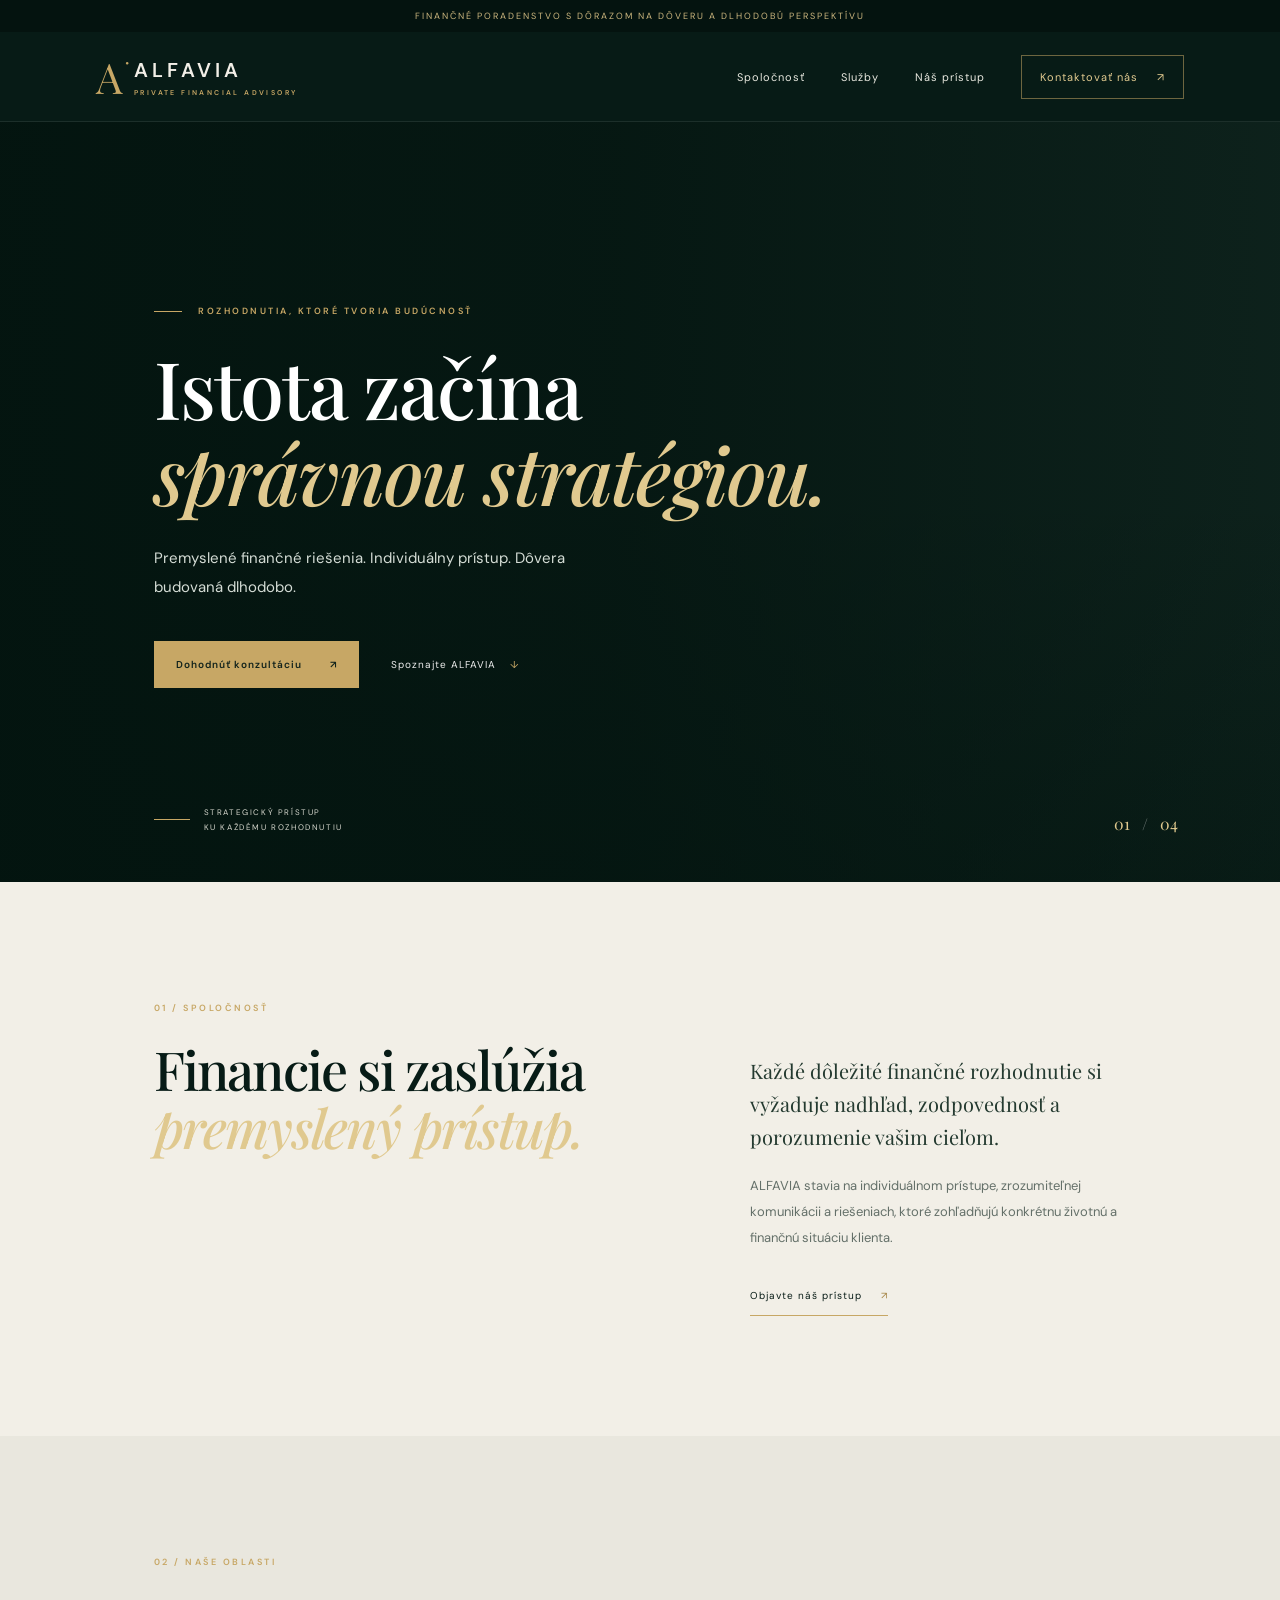
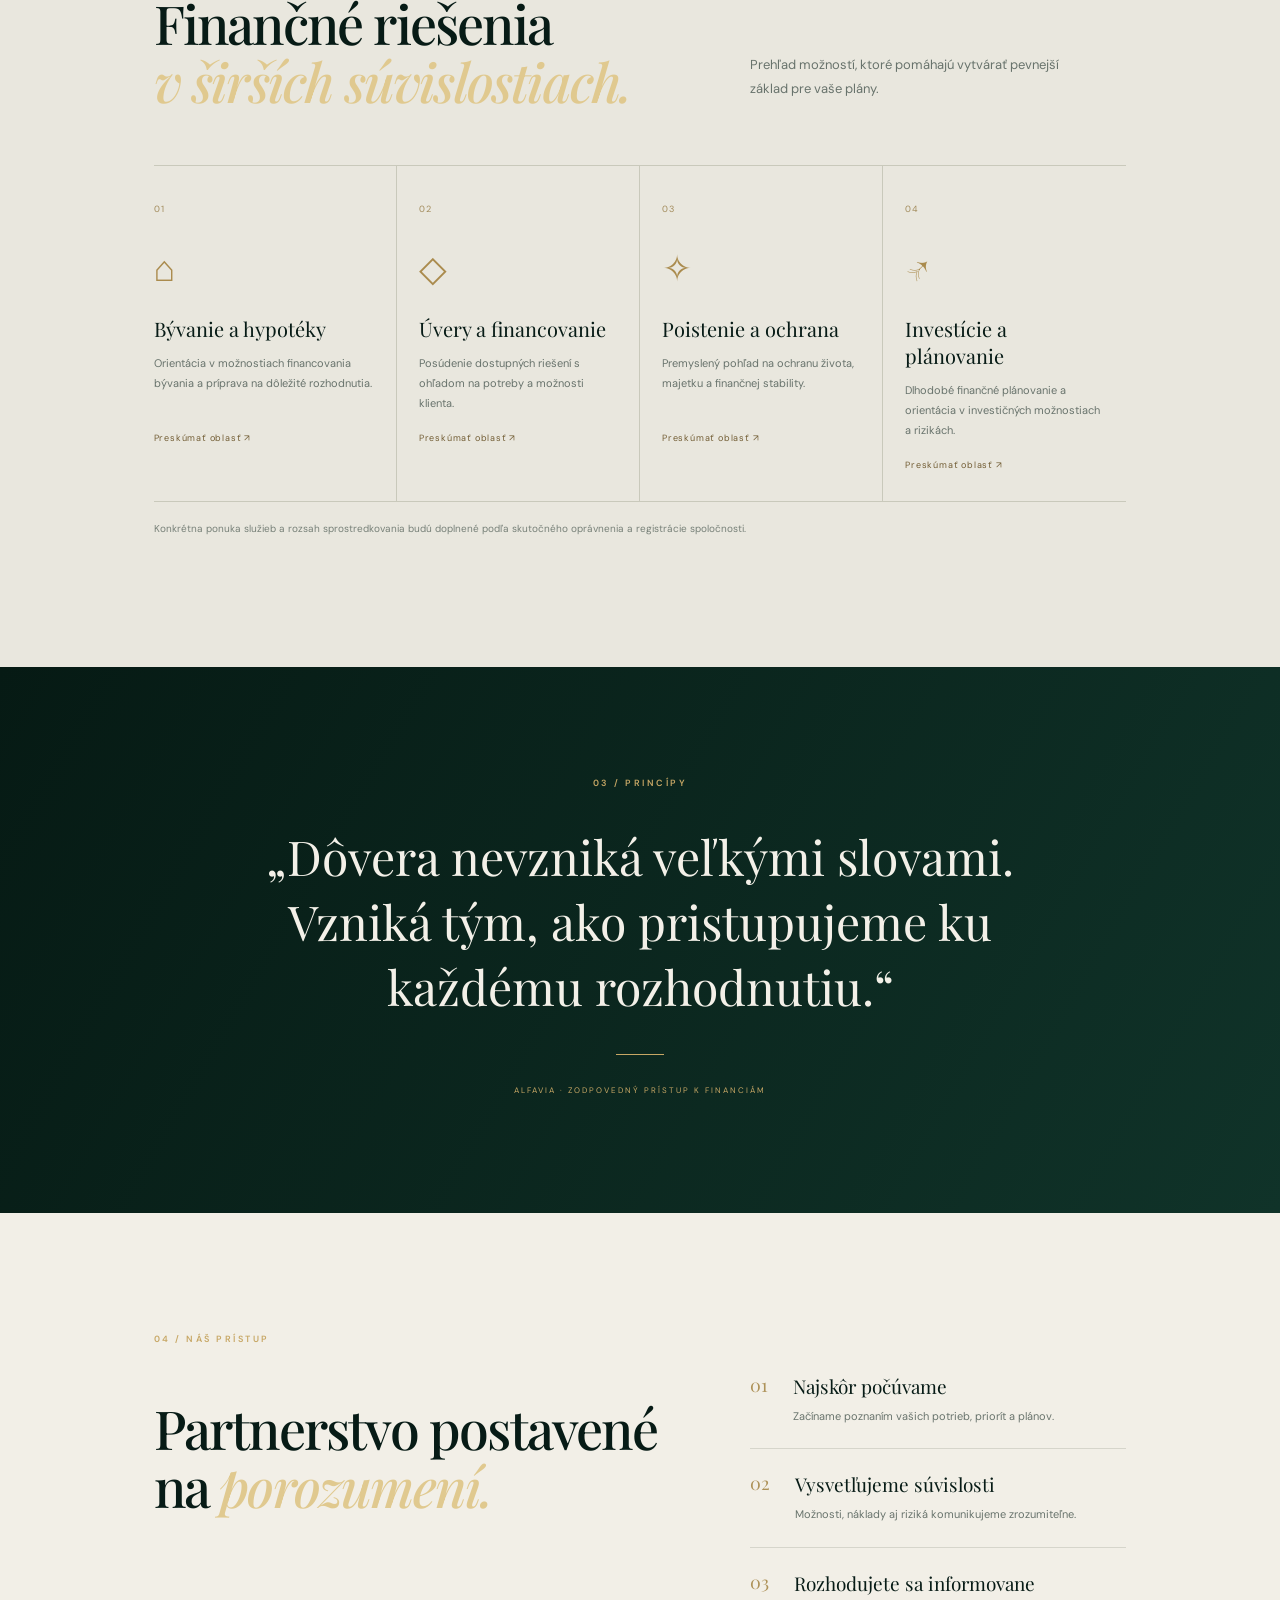
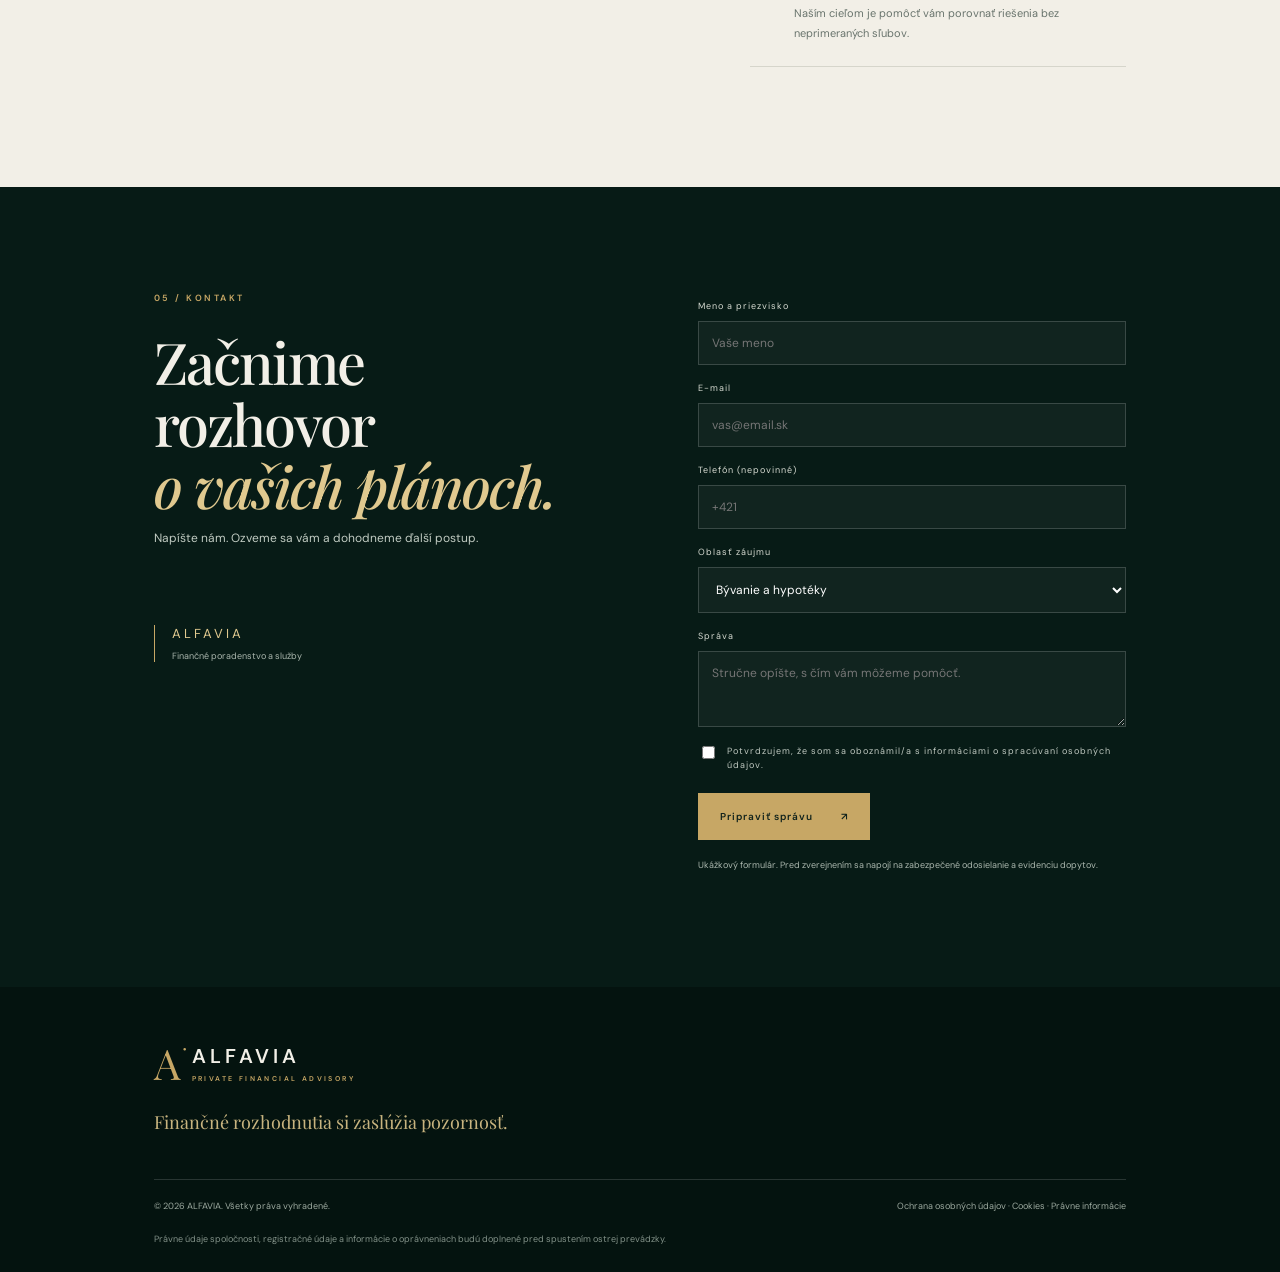
==== index.html @ d0d0050a "Add files via upload" ====
<!doctype html>
<html lang="sk">
<head>
  <meta charset="utf-8">
  <meta name="viewport" content="width=device-width, initial-scale=1">
  <meta name="description" content="ALFAVIA – finančné poradenstvo, plánovanie a riešenia s dôrazom na dôveru a dlhodobú perspektívu.">
  <meta name="theme-color" content="#071b16">
  <title>ALFAVIA | Finančné poradenstvo</title>
  <link rel="preconnect" href="https://fonts.googleapis.com">
  <link rel="preconnect" href="https://fonts.gstatic.com" crossorigin>
  <link href="https://fonts.googleapis.com/css2?family=DM+Sans:wght@400;500;600;700&family=Playfair+Display:wght@500;600;700&display=swap" rel="stylesheet">
  <link rel="stylesheet" href="styles.css">
</head>
<body>
  <div class="announcement">FINANČNÉ PORADENSTVO S DÔRAZOM NA DÔVERU A DLHODOBÚ PERSPEKTÍVU</div>
  <header class="site-header">
    <a class="brand" href="#domov" aria-label="ALFAVIA – domov">
      <span class="brand-mark">A<span>•</span></span>
      <span class="brand-word">ALFAVIA<small>PRIVATE FINANCIAL ADVISORY</small></span>
    </a>
    <button class="menu-toggle" aria-label="Otvoriť navigáciu" aria-expanded="false">☰</button>
    <nav class="nav">
      <a href="#spolocnost">Spoločnosť</a>
      <a href="#sluzby">Služby</a>
      <a href="#pristup">Náš prístup</a>
      <a href="#kontakt" class="nav-cta">Kontaktovať nás <span>↗</span></a>
    </nav>
  </header>

  <main>
    <section class="hero" id="domov">
      <div class="hero-shade"></div>
      <div class="hero-content">
        <p class="eyebrow"><span></span> ROZHODNUTIA, KTORÉ TVORIA BUDÚCNOSŤ</p>
        <h1>Istota začína<br><em>správnou stratégiou.</em></h1>
        <p class="hero-copy">Premyslené finančné riešenia. Individuálny prístup. Dôvera budovaná dlhodobo.</p>
        <div class="hero-actions">
          <a class="button button-gold" href="#kontakt">Dohodnúť konzultáciu <span>↗</span></a>
          <a class="text-link" href="#spolocnost">Spoznajte ALFAVIA <span>↓</span></a>
        </div>
      </div>
      <div class="hero-note"><span class="note-line"></span><span>STRATEGICKÝ PRÍSTUP<br>KU KAŽDÉMU ROZHODNUTIU</span></div>
      <div class="hero-index">01 <span>/</span> 04</div>
    </section>

    <section class="intro section" id="spolocnost">
      <div class="section-kicker">01 / SPOLOČNOSŤ</div>
      <div class="intro-grid">
        <h2>Financie si zaslúžia<br><em>premyslený prístup.</em></h2>
        <div class="intro-text">
          <p class="lead">Každé dôležité finančné rozhodnutie si vyžaduje nadhľad, zodpovednosť a porozumenie vašim cieľom.</p>
          <p>ALFAVIA stavia na individuálnom prístupe, zrozumiteľnej komunikácii a riešeniach, ktoré zohľadňujú konkrétnu životnú a finančnú situáciu klienta.</p>
          <a class="underlined-link" href="#pristup">Objavte náš prístup <span>↗</span></a>
        </div>
      </div>
    </section>

    <section class="services section" id="sluzby">
      <div class="section-heading">
        <div><div class="section-kicker">02 / NAŠE OBLASTI</div><h2>Finančné riešenia<br><em>v širších súvislostiach.</em></h2></div>
        <p>Prehľad možností, ktoré pomáhajú vytvárať pevnejší základ pre vaše plány.</p>
      </div>
      <div class="service-grid">
        <article class="service-card"><span class="service-no">01</span><div class="service-icon">⌂</div><h3>Bývanie a hypotéky</h3><p>Orientácia v možnostiach financovania bývania a príprava na dôležité rozhodnutia.</p><a href="#kontakt" aria-label="Informácie o bývaní a hypotékach">Preskúmať oblasť ↗</a></article>
        <article class="service-card"><span class="service-no">02</span><div class="service-icon">◇</div><h3>Úvery a financovanie</h3><p>Posúdenie dostupných riešení s ohľadom na potreby a možnosti klienta.</p><a href="#kontakt" aria-label="Informácie o úveroch a financovaní">Preskúmať oblasť ↗</a></article>
        <article class="service-card"><span class="service-no">03</span><div class="service-icon">✧</div><h3>Poistenie a ochrana</h3><p>Premyslený pohľad na ochranu života, majetku a finančnej stability.</p><a href="#kontakt" aria-label="Informácie o poistení">Preskúmať oblasť ↗</a></article>
        <article class="service-card"><span class="service-no">04</span><div class="service-icon">↗</div><h3>Investície a plánovanie</h3><p>Dlhodobé finančné plánovanie a orientácia v investičných možnostiach a rizikách.</p><a href="#kontakt" aria-label="Informácie o investovaní">Preskúmať oblasť ↗</a></article>
      </div>
      <p class="disclaimer">Konkrétna ponuka služieb a rozsah sprostredkovania budú doplnené podľa skutočného oprávnenia a registrácie spoločnosti.</p>
    </section>

    <section class="statement">
      <div class="statement-inner">
        <div class="section-kicker">03 / PRINCÍPY</div>
        <blockquote>„Dôvera nevzniká veľkými slovami. Vzniká tým, ako pristupujeme ku každému rozhodnutiu.“</blockquote>
        <div class="gold-rule"></div><p>ALFAVIA · ZODPOVEDNÝ PRÍSTUP K FINANCIÁM</p>
      </div>
    </section>

    <section class="approach section" id="pristup">
      <div class="section-kicker">04 / NÁŠ PRÍSTUP</div>
      <div class="approach-grid">
        <h2>Partnerstvo postavené<br>na <em>porozumení.</em></h2>
        <div class="approach-list">
          <div><span>01</span><section><h3>Najskôr počúvame</h3><p>Začíname poznaním vašich potrieb, priorít a plánov.</p></section></div>
          <div><span>02</span><section><h3>Vysvetľujeme súvislosti</h3><p>Možnosti, náklady aj riziká komunikujeme zrozumiteľne.</p></section></div>
          <div><span>03</span><section><h3>Rozhodujete sa informovane</h3><p>Naším cieľom je pomôcť vám porovnať riešenia bez neprimeraných sľubov.</p></section></div>
        </div>
      </div>
    </section>

    <section class="contact section" id="kontakt">
      <div class="contact-copy"><div class="section-kicker">05 / KONTAKT</div><h2>Začnime rozhovor<br><em>o vašich plánoch.</em></h2><p>Napíšte nám. Ozveme sa vám a dohodneme ďalší postup.</p><div class="contact-detail"><span>ALFAVIA</span><small>Finančné poradenstvo a služby</small></div></div>
      <form class="contact-form" id="contactForm">
        <label for="name">Meno a priezvisko</label><input id="name" name="name" autocomplete="name" required placeholder="Vaše meno">
        <label for="email">E-mail</label><input id="email" name="email" type="email" autocomplete="email" required placeholder="vas@email.sk">
        <label for="phone">Telefón (nepovinné)</label><input id="phone" name="phone" autocomplete="tel" placeholder="+421">
        <label for="interest">Oblasť záujmu</label><select id="interest" name="interest"><option>Bývanie a hypotéky</option><option>Úvery a financovanie</option><option>Poistenie a ochrana</option><option>Investície a plánovanie</option><option>Iné</option></select>
        <label for="message">Správa</label><textarea id="message" name="message" rows="3" placeholder="Stručne opíšte, s čím vám môžeme pomôcť."></textarea>
        <label class="consent"><input type="checkbox" required> <span>Potvrdzujem, že som sa oboznámil/a s informáciami o spracúvaní osobných údajov.</span></label>
        <button class="button button-gold" type="submit">Pripraviť správu <span>↗</span></button>
        <p class="form-note" id="formNote">Ukážkový formulár. Pred zverejnením sa napojí na zabezpečené odosielanie a evidenciu dopytov.</p>
      </form>
    </section>
  </main>

  <footer class="footer">
    <a class="brand footer-brand" href="#domov"><span class="brand-mark">A<span>•</span></span><span class="brand-word">ALFAVIA<small>PRIVATE FINANCIAL ADVISORY</small></span></a>
    <p>Finančné rozhodnutia si zaslúžia pozornosť.</p>
    <div class="footer-bottom"><span>© <span id="year"></span> ALFAVIA. Všetky práva vyhradené.</span><span>Ochrana osobných údajov · Cookies · Právne informácie</span></div>
    <p class="legal-placeholder">Právne údaje spoločnosti, registračné údaje a informácie o oprávneniach budú doplnené pred spustením ostrej prevádzky.</p>
  </footer>
  <script src="script.js"></script>
</body>
</html>
---- styles.css ----
:root{--green:#071b16;--green2:#0d2b22;--green3:#14382d;--gold:#c7a765;--gold2:#e0c98f;--cream:#f2efe7;--muted:#b8c1b9;--ink:#17251f}*{box-sizing:border-box}html{scroll-behavior:smooth}body{margin:0;background:var(--cream);color:var(--ink);font-family:"DM Sans",sans-serif}.announcement{background:#04130f;color:#cdb77f;text-align:center;padding:10px 16px;font-size:9px;letter-spacing:2px}.site-header{height:90px;background:var(--green);display:flex;align-items:center;justify-content:space-between;padding:0 7.5%;position:sticky;top:0;z-index:10;border-bottom:1px solid #ffffff16}.brand{display:flex;align-items:center;gap:12px;color:var(--cream);text-decoration:none}.brand-mark{font-family:"Playfair Display",serif;font-size:42px;line-height:1;color:var(--gold);position:relative}.brand-mark span{font-family:serif;font-size:11px;position:absolute;right:-7px;top:2px}.brand-word{font-size:20px;letter-spacing:4px;font-weight:600}.brand-word small{display:block;font-size:7px;letter-spacing:2.4px;color:var(--gold);margin-top:5px}.nav{display:flex;align-items:center;gap:36px}.nav a{color:#e8e8df;text-decoration:none;font-size:11px;letter-spacing:1px}.nav a:hover,.text-link:hover{color:var(--gold2)}.nav .nav-cta{border:1px solid #c7a76588;padding:14px 18px;color:var(--gold2)}.nav-cta span{margin-left:15px}.menu-toggle{display:none;background:none;border:0;color:var(--gold);font-size:25px}.hero{min-height:650px;height:min(760px,78vw);position:relative;display:flex;align-items:center;padding:0 12%;color:white;background:#10251f url("https://images.unsplash.com/photo-1600607687939-ce8a6c25118c?auto=format&fit=crop&w=2200&q=85") center/cover no-repeat}.hero-shade{position:absolute;inset:0;background:linear-gradient(90deg,rgba(3,20,15,.96) 0%,rgba(3,20,15,.78) 48%,rgba(3,20,15,.22) 100%),linear-gradient(0deg,rgba(3,20,15,.45),transparent 50%)}.hero-content{position:relative;max-width:720px;margin-top:-20px}.eyebrow,.section-kicker{font-size:9px;letter-spacing:2.5px;color:var(--gold);font-weight:600}.eyebrow span{display:inline-block;width:28px;height:1px;background:var(--gold);vertical-align:middle;margin-right:12px}.hero h1,.section h2{font-family:"Playfair Display",serif;font-weight:500;font-size:clamp(48px,6.2vw,84px);line-height:1.08;letter-spacing:-1.8px;margin:28px 0}.hero h1 em,.section h2 em{font-weight:500;color:var(--gold2)}.hero-copy{font-size:15px;line-height:1.9;color:#d5ddd6;max-width:470px}.hero-actions{display:flex;align-items:center;gap:32px;margin-top:40px}.button{display:inline-flex;align-items:center;justify-content:space-between;gap:28px;padding:17px 22px;text-decoration:none;border:0;cursor:pointer;font:600 10px "DM Sans",sans-serif;letter-spacing:1px}.button-gold{background:var(--gold);color:#12231c}.button-gold:hover{background:var(--gold2)}.text-link{color:#eee;text-decoration:none;font-size:10px;letter-spacing:1px}.text-link span{color:var(--gold);margin-left:10px}.hero-note{position:absolute;bottom:48px;left:12%;display:flex;align-items:center;gap:14px;color:#d7d8ce;font-size:8px;letter-spacing:1.6px;line-height:1.8}.note-line{width:36px;height:1px;background:var(--gold)}.hero-index{position:absolute;bottom:48px;right:8%;font:16px "Playfair Display",serif;color:var(--gold2)}.hero-index span{color:#ffffff66;margin:0 8px}.section{padding:120px 12%}.intro{background:var(--cream)}.intro-grid,.section-heading,.approach-grid{display:grid;grid-template-columns:1.15fr .85fr;gap:9%;align-items:start}.section h2{font-size:clamp(39px,4.2vw,59px);color:var(--green);margin:26px 0 0}.intro-text{padding-top:20px;color:#647069;font-size:13px;line-height:2}.intro-text .lead{font:20px/1.65 "Playfair Display",serif;color:#243a30}.underlined-link{display:inline-block;margin-top:22px;color:var(--green);text-decoration:none;border-bottom:1px solid var(--gold);padding-bottom:9px;font-size:10px;letter-spacing:1px}.underlined-link span{color:#a48342;margin-left:15px}.services{background:#e9e7de}.section-heading{align-items:end;margin-bottom:55px}.section-heading>p{font-size:13px;line-height:1.9;color:#68736c;max-width:310px;margin-bottom:8px}.service-grid{display:grid;grid-template-columns:repeat(4,1fr);border-top:1px solid #c9c9bb;border-bottom:1px solid #c9c9bb}.service-card{padding:30px 22px 28px 0;min-height:275px;border-right:1px solid #c9c9bb;position:relative}.service-card:not(:first-child){padding-left:22px}.service-card:last-child{border:0}.service-no{font-size:9px;letter-spacing:1px;color:#a28b5b}.service-icon{font:36px "Playfair Display",serif;color:#aa8b4d;margin:25px 0}.service-card h3{font:20px "Playfair Display",serif;color:var(--green);margin:0 0 12px}.service-card p{font-size:11px;line-height:1.8;color:#68736c;min-height:60px}.service-card a{font-size:9px;letter-spacing:.8px;color:#725d34;text-decoration:none}.disclaimer{font-size:10px;color:#778078;margin-top:18px;line-height:1.7}.statement{background:linear-gradient(120deg,#061a14,#103329);color:#f1eee5;padding:110px 15%;text-align:center}.statement-inner{max-width:850px;margin:auto}.statement blockquote{font:clamp(30px,4vw,48px)/1.35 "Playfair Display",serif;margin:35px auto;color:#f3f0e8}.gold-rule{width:48px;height:1px;background:var(--gold);margin:30px auto}.statement-inner>p{font-size:8px;letter-spacing:2px;color:var(--gold)}.approach{background:var(--cream)}.approach-grid{margin-top:28px}.approach-list>div{display:flex;gap:25px;padding:22px 0;border-bottom:1px solid #d6d5cb}.approach-list>div:first-child{padding-top:0}.approach-list>div>span{font:18px "Playfair Display",serif;color:#ae9259}.approach-list h3{font:19px "Playfair Display",serif;margin:0 0 8px;color:var(--green)}.approach-list p{font-size:11px;line-height:1.8;color:#69746d;margin:0}.contact{background:var(--green);color:var(--cream);display:grid;grid-template-columns:1fr 1fr;gap:12%;padding-top:105px;padding-bottom:105px}.contact h2{color:var(--cream);font-size:clamp(39px,4.5vw,60px)}.contact-copy>p{font-size:12px;color:#c1cbc2;line-height:1.8;max-width:330px}.contact-detail{margin-top:75px;border-left:1px solid var(--gold);padding-left:17px}.contact-detail span{display:block;color:var(--gold2);letter-spacing:3px;font-size:13px}.contact-detail small{display:block;color:#aab6ad;font-size:9px;margin-top:8px}.contact-form{display:flex;flex-direction:column;gap:9px}.contact-form label{font-size:9px;letter-spacing:1px;color:#d5d9d0;margin-top:8px}.contact-form input,.contact-form select,.contact-form textarea{width:100%;background:#ffffff0a;border:1px solid #ffffff2b;padding:13px;color:white;font:12px "DM Sans",sans-serif;outline:none;border-radius:0}.contact-form input:focus,.contact-form select:focus,.contact-form textarea:focus{border-color:var(--gold)}.contact-form select option{color:#17251f}.contact-form .consent{display:flex;align-items:flex-start;gap:9px;line-height:1.6;color:#bfc8c0}.consent input{width:auto;margin-top:2px;accent-color:var(--gold)}.contact-form .button{margin-top:12px;align-self:flex-start}.form-note{font-size:9px;line-height:1.6;color:#aab6ad}.footer{background:#04130f;color:#d8ded7;padding:55px 12% 25px}.footer-brand{display:inline-flex}.footer>p{font:18px "Playfair Display",serif;color:#c8b47f;margin:25px 0 45px}.footer-bottom{border-top:1px solid #ffffff25;padding-top:20px;display:flex;justify-content:space-between;gap:20px;color:#9ca99f;font-size:9px}.footer .legal-placeholder{font:9px/1.7 "DM Sans",sans-serif;color:#829188;margin:20px 0 0}.menu-toggle{cursor:pointer}
@media(max-width:900px){.site-header{padding:0 5%;height:78px}.nav{gap:18px}.nav a{font-size:9px}.hero{padding:0 8%;height:680px}.hero-note{left:8%}.section{padding:90px 8%}.service-grid{grid-template-columns:repeat(2,1fr)}.service-card:nth-child(2){border-right:0}.service-card:nth-child(3){padding-left:0;border-top:1px solid #c9c9bb}.service-card:nth-child(4){border-top:1px solid #c9c9bb}.contact{gap:7%}}
@media(max-width:650px){.announcement{font-size:7px;letter-spacing:1.2px}.site-header{height:72px}.brand-word{font-size:17px}.menu-toggle{display:block}.nav{display:none;position:absolute;top:72px;left:0;right:0;background:#071b16;padding:22px 7%;flex-direction:column;align-items:stretch;gap:22px;border-top:1px solid #ffffff20}.nav.open{display:flex}.nav .nav-cta{text-align:center}.hero{min-height:640px;height:calc(100svh - 100px);padding:0 7%;background-position:60% center}.hero h1{font-size:51px}.hero-copy{font-size:13px}.hero-actions{align-items:flex-start;flex-direction:column;gap:23px}.hero-note{left:7%;bottom:30px}.hero-index{right:7%;bottom:32px}.section{padding:75px 7%}.intro-grid,.section-heading,.approach-grid,.contact{grid-template-columns:1fr;gap:28px}.section h2{font-size:43px}.intro-text{padding-top:0}.section-heading{margin-bottom:35px}.section-heading>p{margin:0}.service-grid{grid-template-columns:1fr}.service-card,.service-card:not(:first-child){padding:25px 0;border-right:0;border-bottom:1px solid #c9c9bb;min-height:auto}.service-card:nth-child(3){border-top:0}.service-card:last-child{border-bottom:0}.service-card p{min-height:0}.statement{padding:80px 8%}.statement blockquote{font-size:31px}.contact{padding-top:75px;padding-bottom:75px}.contact-detail{margin-top:35px}.footer{padding:45px 7% 22px}.footer-bottom{flex-direction:column;line-height:1.8}}
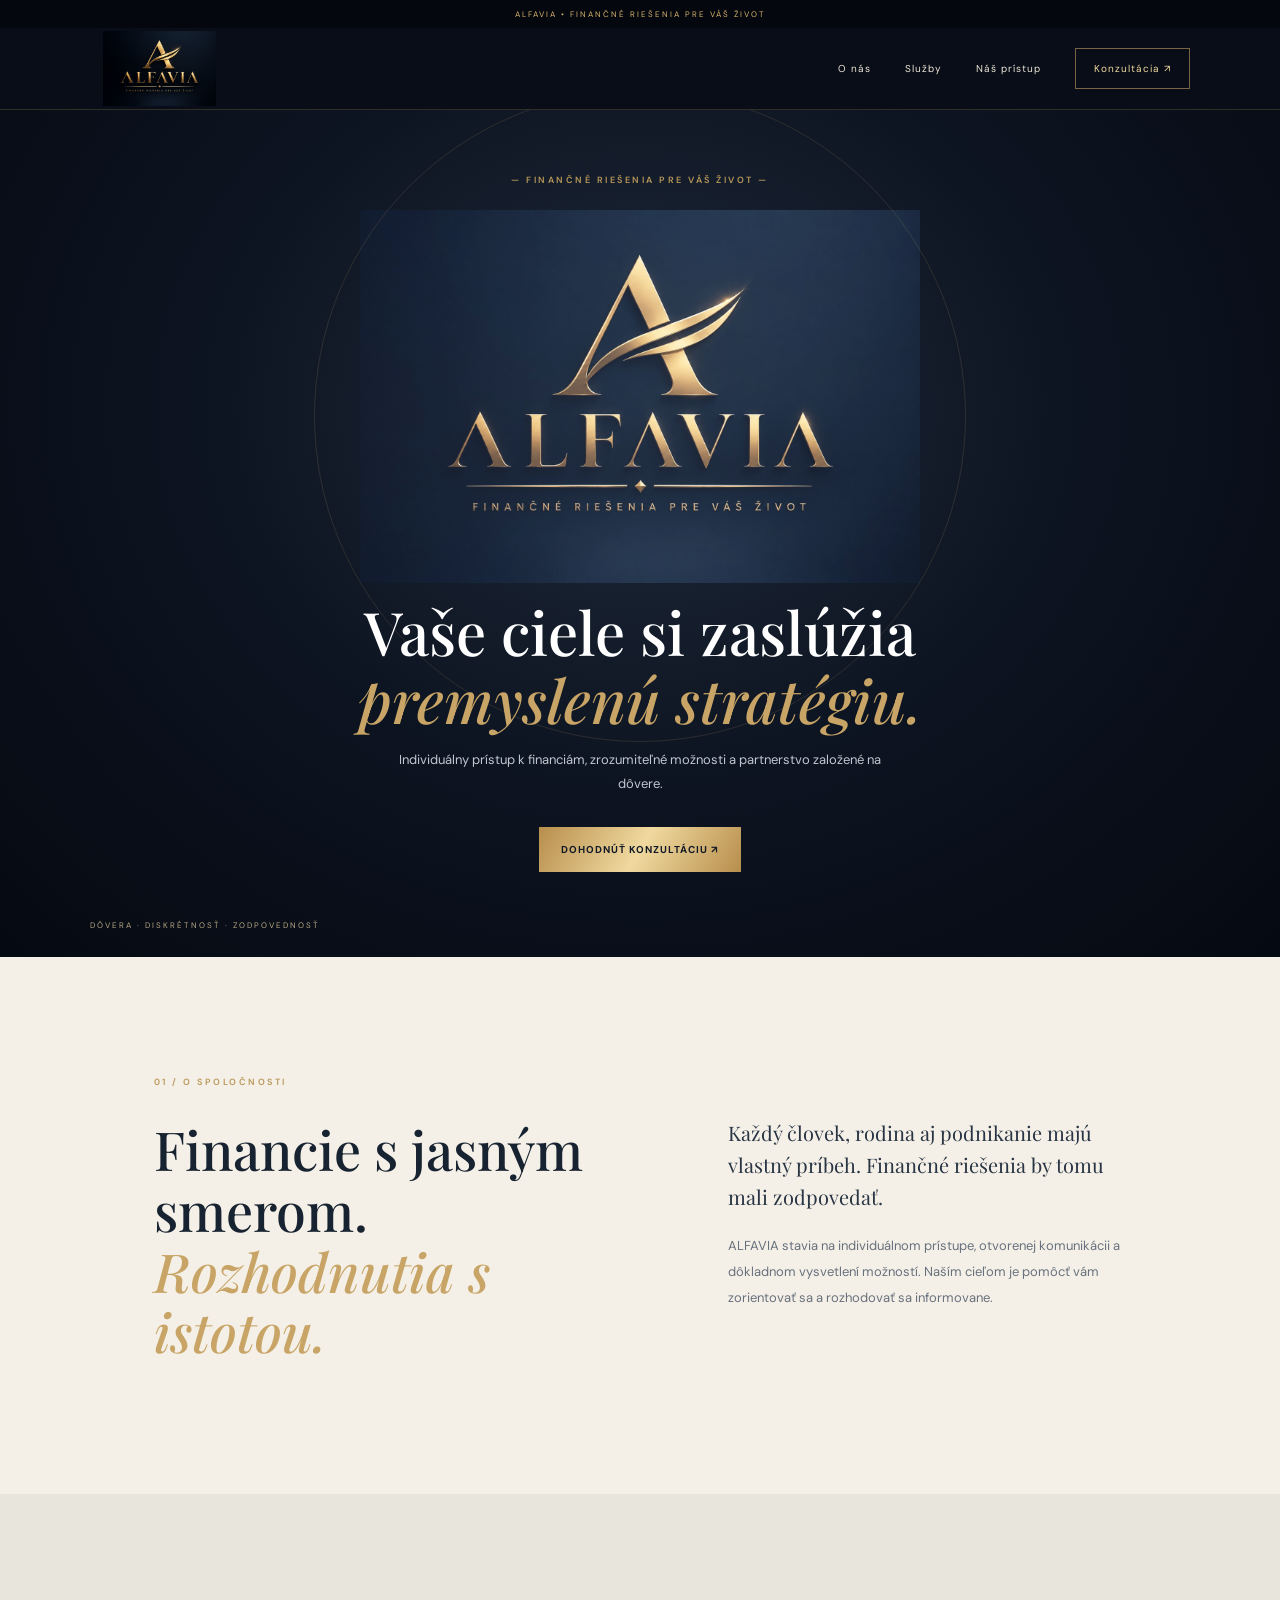
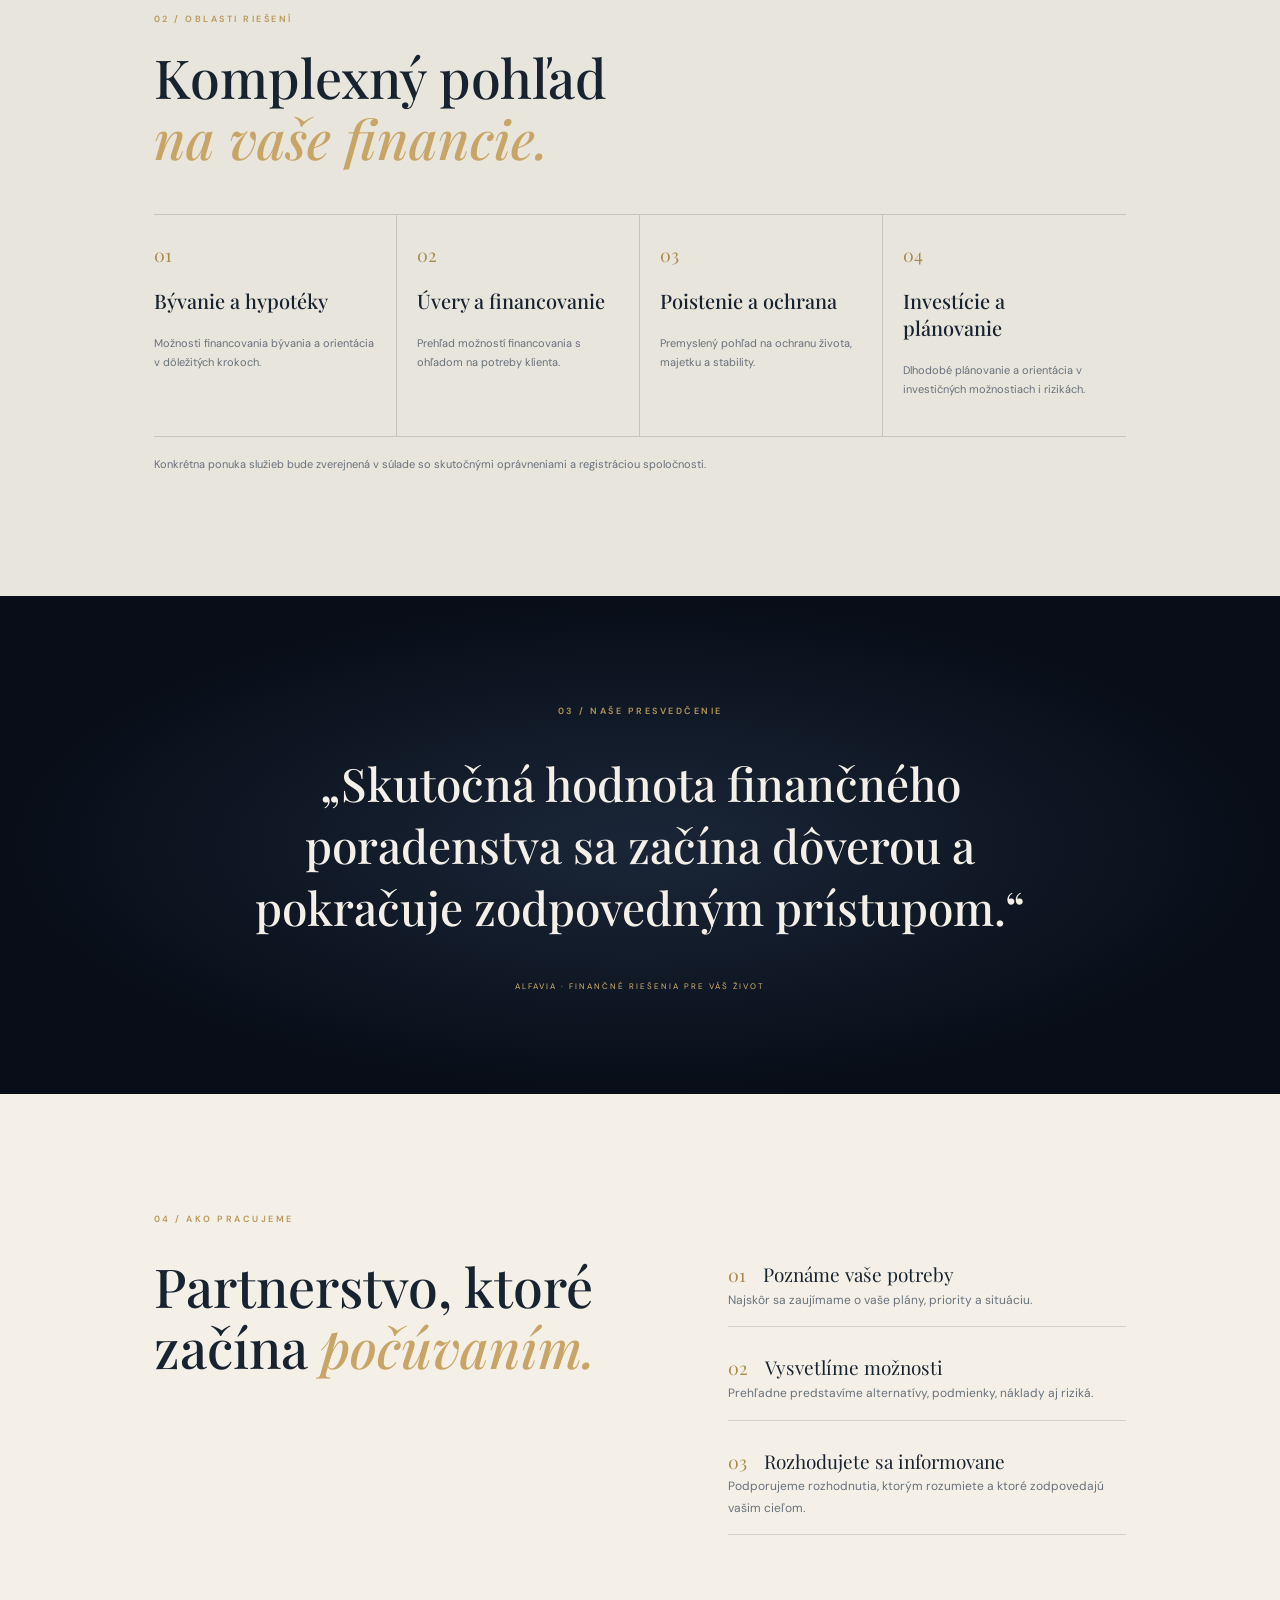
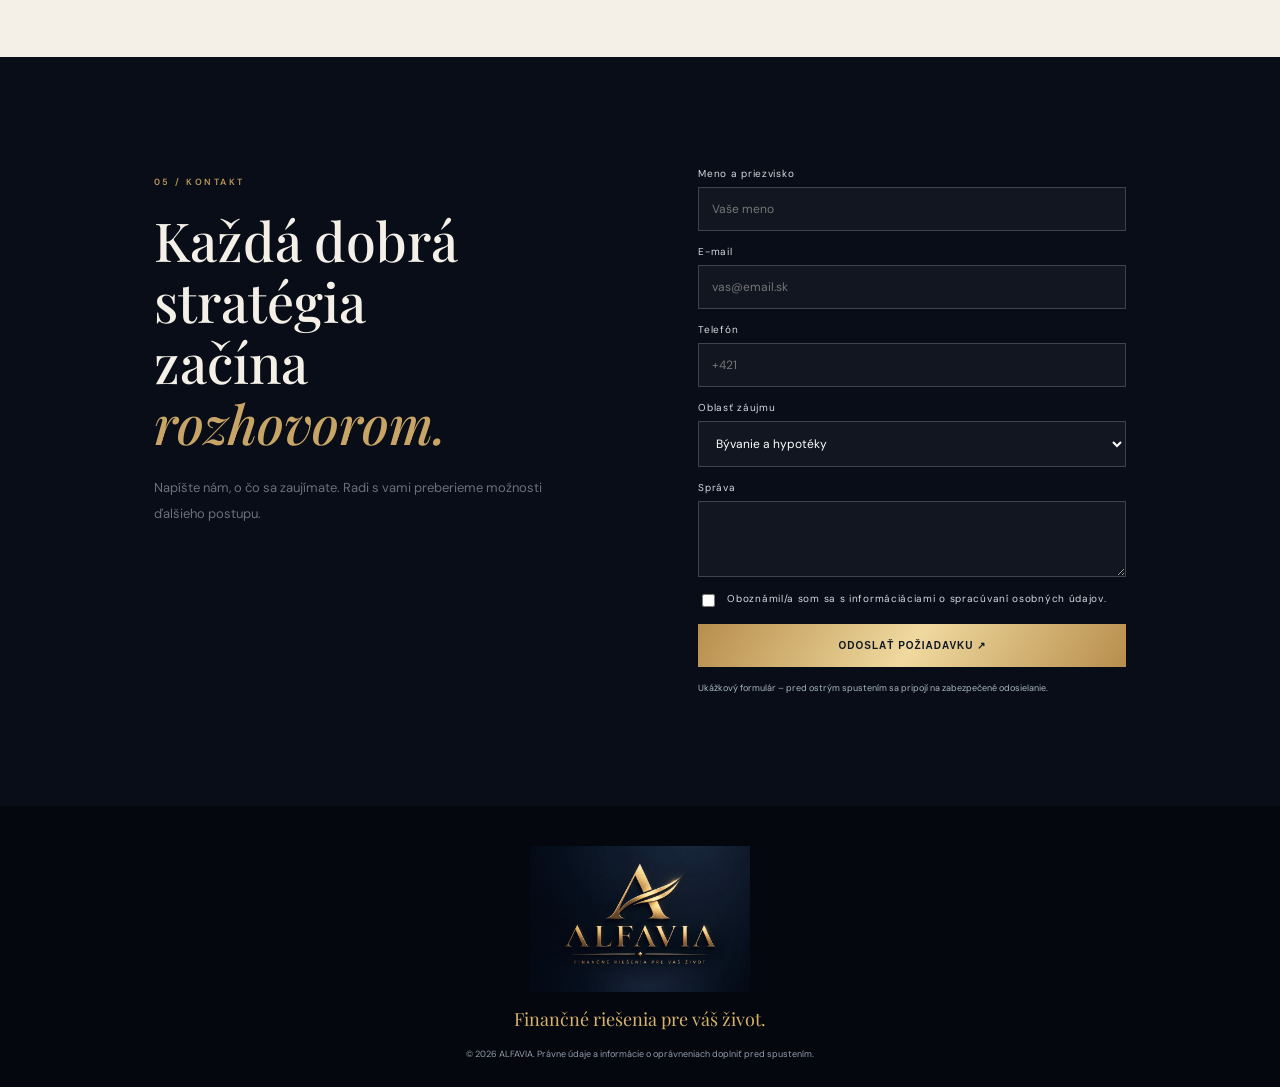
==== commit 6e1cd1ee: "Add files via upload" ====
--- a/index.html
+++ b/index.html
@@ -1,115 +1,32 @@
 <!doctype html>
-<html lang="sk">
-<head>
-  <meta charset="utf-8">
-  <meta name="viewport" content="width=device-width, initial-scale=1">
-  <meta name="description" content="ALFAVIA – finančné poradenstvo, plánovanie a riešenia s dôrazom na dôveru a dlhodobú perspektívu.">
-  <meta name="theme-color" content="#071b16">
-  <title>ALFAVIA | Finančné poradenstvo</title>
-  <link rel="preconnect" href="https://fonts.googleapis.com">
-  <link rel="preconnect" href="https://fonts.gstatic.com" crossorigin>
-  <link href="https://fonts.googleapis.com/css2?family=DM+Sans:wght@400;500;600;700&family=Playfair+Display:wght@500;600;700&display=swap" rel="stylesheet">
-  <link rel="stylesheet" href="styles.css">
-</head>
-<body>
-  <div class="announcement">FINANČNÉ PORADENSTVO S DÔRAZOM NA DÔVERU A DLHODOBÚ PERSPEKTÍVU</div>
-  <header class="site-header">
-    <a class="brand" href="#domov" aria-label="ALFAVIA – domov">
-      <span class="brand-mark">A<span>•</span></span>
-      <span class="brand-word">ALFAVIA<small>PRIVATE FINANCIAL ADVISORY</small></span>
-    </a>
-    <button class="menu-toggle" aria-label="Otvoriť navigáciu" aria-expanded="false">☰</button>
-    <nav class="nav">
-      <a href="#spolocnost">Spoločnosť</a>
-      <a href="#sluzby">Služby</a>
-      <a href="#pristup">Náš prístup</a>
-      <a href="#kontakt" class="nav-cta">Kontaktovať nás <span>↗</span></a>
-    </nav>
-  </header>
-
-  <main>
-    <section class="hero" id="domov">
-      <div class="hero-shade"></div>
-      <div class="hero-content">
-        <p class="eyebrow"><span></span> ROZHODNUTIA, KTORÉ TVORIA BUDÚCNOSŤ</p>
-        <h1>Istota začína<br><em>správnou stratégiou.</em></h1>
-        <p class="hero-copy">Premyslené finančné riešenia. Individuálny prístup. Dôvera budovaná dlhodobo.</p>
-        <div class="hero-actions">
-          <a class="button button-gold" href="#kontakt">Dohodnúť konzultáciu <span>↗</span></a>
-          <a class="text-link" href="#spolocnost">Spoznajte ALFAVIA <span>↓</span></a>
-        </div>
-      </div>
-      <div class="hero-note"><span class="note-line"></span><span>STRATEGICKÝ PRÍSTUP<br>KU KAŽDÉMU ROZHODNUTIU</span></div>
-      <div class="hero-index">01 <span>/</span> 04</div>
-    </section>
-
-    <section class="intro section" id="spolocnost">
-      <div class="section-kicker">01 / SPOLOČNOSŤ</div>
-      <div class="intro-grid">
-        <h2>Financie si zaslúžia<br><em>premyslený prístup.</em></h2>
-        <div class="intro-text">
-          <p class="lead">Každé dôležité finančné rozhodnutie si vyžaduje nadhľad, zodpovednosť a porozumenie vašim cieľom.</p>
-          <p>ALFAVIA stavia na individuálnom prístupe, zrozumiteľnej komunikácii a riešeniach, ktoré zohľadňujú konkrétnu životnú a finančnú situáciu klienta.</p>
-          <a class="underlined-link" href="#pristup">Objavte náš prístup <span>↗</span></a>
-        </div>
-      </div>
-    </section>
-
-    <section class="services section" id="sluzby">
-      <div class="section-heading">
-        <div><div class="section-kicker">02 / NAŠE OBLASTI</div><h2>Finančné riešenia<br><em>v širších súvislostiach.</em></h2></div>
-        <p>Prehľad možností, ktoré pomáhajú vytvárať pevnejší základ pre vaše plány.</p>
-      </div>
-      <div class="service-grid">
-        <article class="service-card"><span class="service-no">01</span><div class="service-icon">⌂</div><h3>Bývanie a hypotéky</h3><p>Orientácia v možnostiach financovania bývania a príprava na dôležité rozhodnutia.</p><a href="#kontakt" aria-label="Informácie o bývaní a hypotékach">Preskúmať oblasť ↗</a></article>
-        <article class="service-card"><span class="service-no">02</span><div class="service-icon">◇</div><h3>Úvery a financovanie</h3><p>Posúdenie dostupných riešení s ohľadom na potreby a možnosti klienta.</p><a href="#kontakt" aria-label="Informácie o úveroch a financovaní">Preskúmať oblasť ↗</a></article>
-        <article class="service-card"><span class="service-no">03</span><div class="service-icon">✧</div><h3>Poistenie a ochrana</h3><p>Premyslený pohľad na ochranu života, majetku a finančnej stability.</p><a href="#kontakt" aria-label="Informácie o poistení">Preskúmať oblasť ↗</a></article>
-        <article class="service-card"><span class="service-no">04</span><div class="service-icon">↗</div><h3>Investície a plánovanie</h3><p>Dlhodobé finančné plánovanie a orientácia v investičných možnostiach a rizikách.</p><a href="#kontakt" aria-label="Informácie o investovaní">Preskúmať oblasť ↗</a></article>
-      </div>
-      <p class="disclaimer">Konkrétna ponuka služieb a rozsah sprostredkovania budú doplnené podľa skutočného oprávnenia a registrácie spoločnosti.</p>
-    </section>
-
-    <section class="statement">
-      <div class="statement-inner">
-        <div class="section-kicker">03 / PRINCÍPY</div>
-        <blockquote>„Dôvera nevzniká veľkými slovami. Vzniká tým, ako pristupujeme ku každému rozhodnutiu.“</blockquote>
-        <div class="gold-rule"></div><p>ALFAVIA · ZODPOVEDNÝ PRÍSTUP K FINANCIÁM</p>
-      </div>
-    </section>
-
-    <section class="approach section" id="pristup">
-      <div class="section-kicker">04 / NÁŠ PRÍSTUP</div>
-      <div class="approach-grid">
-        <h2>Partnerstvo postavené<br>na <em>porozumení.</em></h2>
-        <div class="approach-list">
-          <div><span>01</span><section><h3>Najskôr počúvame</h3><p>Začíname poznaním vašich potrieb, priorít a plánov.</p></section></div>
-          <div><span>02</span><section><h3>Vysvetľujeme súvislosti</h3><p>Možnosti, náklady aj riziká komunikujeme zrozumiteľne.</p></section></div>
-          <div><span>03</span><section><h3>Rozhodujete sa informovane</h3><p>Naším cieľom je pomôcť vám porovnať riešenia bez neprimeraných sľubov.</p></section></div>
-        </div>
-      </div>
-    </section>
-
-    <section class="contact section" id="kontakt">
-      <div class="contact-copy"><div class="section-kicker">05 / KONTAKT</div><h2>Začnime rozhovor<br><em>o vašich plánoch.</em></h2><p>Napíšte nám. Ozveme sa vám a dohodneme ďalší postup.</p><div class="contact-detail"><span>ALFAVIA</span><small>Finančné poradenstvo a služby</small></div></div>
-      <form class="contact-form" id="contactForm">
-        <label for="name">Meno a priezvisko</label><input id="name" name="name" autocomplete="name" required placeholder="Vaše meno">
-        <label for="email">E-mail</label><input id="email" name="email" type="email" autocomplete="email" required placeholder="vas@email.sk">
-        <label for="phone">Telefón (nepovinné)</label><input id="phone" name="phone" autocomplete="tel" placeholder="+421">
-        <label for="interest">Oblasť záujmu</label><select id="interest" name="interest"><option>Bývanie a hypotéky</option><option>Úvery a financovanie</option><option>Poistenie a ochrana</option><option>Investície a plánovanie</option><option>Iné</option></select>
-        <label for="message">Správa</label><textarea id="message" name="message" rows="3" placeholder="Stručne opíšte, s čím vám môžeme pomôcť."></textarea>
-        <label class="consent"><input type="checkbox" required> <span>Potvrdzujem, že som sa oboznámil/a s informáciami o spracúvaní osobných údajov.</span></label>
-        <button class="button button-gold" type="submit">Pripraviť správu <span>↗</span></button>
-        <p class="form-note" id="formNote">Ukážkový formulár. Pred zverejnením sa napojí na zabezpečené odosielanie a evidenciu dopytov.</p>
-      </form>
-    </section>
-  </main>
-
-  <footer class="footer">
-    <a class="brand footer-brand" href="#domov"><span class="brand-mark">A<span>•</span></span><span class="brand-word">ALFAVIA<small>PRIVATE FINANCIAL ADVISORY</small></span></a>
-    <p>Finančné rozhodnutia si zaslúžia pozornosť.</p>
-    <div class="footer-bottom"><span>© <span id="year"></span> ALFAVIA. Všetky práva vyhradené.</span><span>Ochrana osobných údajov · Cookies · Právne informácie</span></div>
-    <p class="legal-placeholder">Právne údaje spoločnosti, registračné údaje a informácie o oprávneniach budú doplnené pred spustením ostrej prevádzky.</p>
-  </footer>
-  <script src="script.js"></script>
-</body>
-</html>+<html lang="sk"><head>
+<meta charset="utf-8"><meta name="viewport" content="width=device-width,initial-scale=1">
+<meta name="theme-color" content="#080d17"><meta name="description" content="ALFAVIA – Finančné riešenia pre váš život.">
+<title>ALFAVIA | Finančné riešenia pre váš život</title>
+<link rel="preconnect" href="https://fonts.googleapis.com"><link rel="preconnect" href="https://fonts.gstatic.com" crossorigin>
+<link href="https://fonts.googleapis.com/css2?family=DM+Sans:wght@400;500;600;700&family=Playfair+Display:wght@500;600;700&display=swap" rel="stylesheet">
+<link rel="stylesheet" href="styles.css"></head><body>
+<div class="topline">ALFAVIA <span>•</span> FINANČNÉ RIEŠENIA PRE VÁŠ ŽIVOT</div>
+<header><a class="brand" href="#domov"><img src="alfavia-logo.png" alt="ALFAVIA – Finančné riešenia pre váš život"></a>
+<button class="menu-toggle" aria-label="Otvoriť navigáciu">☰</button>
+<nav><a href="#spolocnost">O nás</a><a href="#sluzby">Služby</a><a href="#pristup">Náš prístup</a><a class="nav-cta" href="#kontakt">Konzultácia ↗</a></nav></header>
+<main>
+<section class="hero" id="domov"><div class="hero-inner"><p class="eyebrow">— FINANČNÉ RIEŠENIA PRE VÁŠ ŽIVOT —</p>
+<img class="hero-logo" src="alfavia-logo.png" alt="Zlaté logo ALFAVIA na tmavom pozadí">
+<h1>Vaše ciele si zaslúžia<br><em>premyslenú stratégiu.</em></h1>
+<p class="hero-copy">Individuálny prístup k financiám, zrozumiteľné možnosti a partnerstvo založené na dôvere.</p>
+<a class="button" href="#kontakt">DOHODNÚŤ KONZULTÁCIU <span>↗</span></a></div>
+<div class="hero-caption">DÔVERA · DISKRÉTNOSŤ · ZODPOVEDNOSŤ</div></section>
+<section class="section intro" id="spolocnost"><p class="kicker">01 / O SPOLOČNOSTI</p><div class="two"><h2>Financie s jasným smerom.<br><em>Rozhodnutia s istotou.</em></h2><div><p class="lead">Každý človek, rodina aj podnikanie majú vlastný príbeh. Finančné riešenia by tomu mali zodpovedať.</p><p>ALFAVIA stavia na individuálnom prístupe, otvorenej komunikácii a dôkladnom vysvetlení možností. Naším cieľom je pomôcť vám zorientovať sa a rozhodovať sa informovane.</p></div></div></section>
+<section class="section services" id="sluzby"><p class="kicker">02 / OBLASTI RIEŠENÍ</p><h2>Komplexný pohľad<br><em>na vaše financie.</em></h2><div class="cards">
+<article><b>01</b><h3>Bývanie a hypotéky</h3><p>Možnosti financovania bývania a orientácia v dôležitých krokoch.</p></article>
+<article><b>02</b><h3>Úvery a financovanie</h3><p>Prehľad možností financovania s ohľadom na potreby klienta.</p></article>
+<article><b>03</b><h3>Poistenie a ochrana</h3><p>Premyslený pohľad na ochranu života, majetku a stability.</p></article>
+<article><b>04</b><h3>Investície a plánovanie</h3><p>Dlhodobé plánovanie a orientácia v investičných možnostiach i rizikách.</p></article></div>
+<p class="note">Konkrétna ponuka služieb bude zverejnená v súlade so skutočnými oprávneniami a registráciou spoločnosti.</p></section>
+<section class="quote"><p class="kicker">03 / NAŠE PRESVEDČENIE</p><blockquote>„Skutočná hodnota finančného poradenstva sa začína dôverou a pokračuje zodpovedným prístupom.“</blockquote><span>ALFAVIA · FINANČNÉ RIEŠENIA PRE VÁŠ ŽIVOT</span></section>
+<section class="section" id="pristup"><p class="kicker">04 / AKO PRACUJEME</p><div class="two"><h2>Partnerstvo, ktoré<br>začína <em>počúvaním.</em></h2><div class="steps"><p><b>01</b><strong>Poznáme vaše potreby</strong><br>Najskôr sa zaujímame o vaše plány, priority a situáciu.</p><p><b>02</b><strong>Vysvetlíme možnosti</strong><br>Prehľadne predstavíme alternatívy, podmienky, náklady aj riziká.</p><p><b>03</b><strong>Rozhodujete sa informovane</strong><br>Podporujeme rozhodnutia, ktorým rozumiete a ktoré zodpovedajú vašim cieľom.</p></div></div></section>
+<section class="section contact" id="kontakt"><div><p class="kicker">05 / KONTAKT</p><h2>Každá dobrá stratégia<br>začína <em>rozhovorom.</em></h2><p>Napíšte nám, o čo sa zaujímate. Radi s vami preberieme možnosti ďalšieho postupu.</p></div>
+<form id="contactForm"><label>Meno a priezvisko<input required name="name" placeholder="Vaše meno"></label><label>E-mail<input required type="email" name="email" placeholder="vas@email.sk"></label><label>Telefón<input name="phone" placeholder="+421"></label><label>Oblasť záujmu<select name="interest"><option>Bývanie a hypotéky</option><option>Úvery a financovanie</option><option>Poistenie a ochrana</option><option>Investície a plánovanie</option><option>Iné</option></select></label><label>Správa<textarea name="message" rows="3"></textarea></label><label class="consent"><input type="checkbox" required> Oboznámil/a som sa s informáciáciami o spracúvaní osobných údajov.</label><button class="button" type="submit">ODOSLAŤ POŽIADAVKU ↗</button><small id="formNote">Ukážkový formulár – pred ostrým spustením sa pripojí na zabezpečené odosielanie.</small></form></section>
+</main><footer><img src="alfavia-logo.png" alt="ALFAVIA"><p>Finančné riešenia pre váš život.</p><small>© <span id="year"></span> ALFAVIA. Právne údaje a informácie o oprávneniach doplniť pred spustením.</small></footer>
+<script src="script.js"></script></body></html>
--- a/styles.css
+++ b/styles.css
@@ -1,3 +1,3 @@
-:root{--green:#071b16;--green2:#0d2b22;--green3:#14382d;--gold:#c7a765;--gold2:#e0c98f;--cream:#f2efe7;--muted:#b8c1b9;--ink:#17251f}*{box-sizing:border-box}html{scroll-behavior:smooth}body{margin:0;background:var(--cream);color:var(--ink);font-family:"DM Sans",sans-serif}.announcement{background:#04130f;color:#cdb77f;text-align:center;padding:10px 16px;font-size:9px;letter-spacing:2px}.site-header{height:90px;background:var(--green);display:flex;align-items:center;justify-content:space-between;padding:0 7.5%;position:sticky;top:0;z-index:10;border-bottom:1px solid #ffffff16}.brand{display:flex;align-items:center;gap:12px;color:var(--cream);text-decoration:none}.brand-mark{font-family:"Playfair Display",serif;font-size:42px;line-height:1;color:var(--gold);position:relative}.brand-mark span{font-family:serif;font-size:11px;position:absolute;right:-7px;top:2px}.brand-word{font-size:20px;letter-spacing:4px;font-weight:600}.brand-word small{display:block;font-size:7px;letter-spacing:2.4px;color:var(--gold);margin-top:5px}.nav{display:flex;align-items:center;gap:36px}.nav a{color:#e8e8df;text-decoration:none;font-size:11px;letter-spacing:1px}.nav a:hover,.text-link:hover{color:var(--gold2)}.nav .nav-cta{border:1px solid #c7a76588;padding:14px 18px;color:var(--gold2)}.nav-cta span{margin-left:15px}.menu-toggle{display:none;background:none;border:0;color:var(--gold);font-size:25px}.hero{min-height:650px;height:min(760px,78vw);position:relative;display:flex;align-items:center;padding:0 12%;color:white;background:#10251f url("https://images.unsplash.com/photo-1600607687939-ce8a6c25118c?auto=format&fit=crop&w=2200&q=85") center/cover no-repeat}.hero-shade{position:absolute;inset:0;background:linear-gradient(90deg,rgba(3,20,15,.96) 0%,rgba(3,20,15,.78) 48%,rgba(3,20,15,.22) 100%),linear-gradient(0deg,rgba(3,20,15,.45),transparent 50%)}.hero-content{position:relative;max-width:720px;margin-top:-20px}.eyebrow,.section-kicker{font-size:9px;letter-spacing:2.5px;color:var(--gold);font-weight:600}.eyebrow span{display:inline-block;width:28px;height:1px;background:var(--gold);vertical-align:middle;margin-right:12px}.hero h1,.section h2{font-family:"Playfair Display",serif;font-weight:500;font-size:clamp(48px,6.2vw,84px);line-height:1.08;letter-spacing:-1.8px;margin:28px 0}.hero h1 em,.section h2 em{font-weight:500;color:var(--gold2)}.hero-copy{font-size:15px;line-height:1.9;color:#d5ddd6;max-width:470px}.hero-actions{display:flex;align-items:center;gap:32px;margin-top:40px}.button{display:inline-flex;align-items:center;justify-content:space-between;gap:28px;padding:17px 22px;text-decoration:none;border:0;cursor:pointer;font:600 10px "DM Sans",sans-serif;letter-spacing:1px}.button-gold{background:var(--gold);color:#12231c}.button-gold:hover{background:var(--gold2)}.text-link{color:#eee;text-decoration:none;font-size:10px;letter-spacing:1px}.text-link span{color:var(--gold);margin-left:10px}.hero-note{position:absolute;bottom:48px;left:12%;display:flex;align-items:center;gap:14px;color:#d7d8ce;font-size:8px;letter-spacing:1.6px;line-height:1.8}.note-line{width:36px;height:1px;background:var(--gold)}.hero-index{position:absolute;bottom:48px;right:8%;font:16px "Playfair Display",serif;color:var(--gold2)}.hero-index span{color:#ffffff66;margin:0 8px}.section{padding:120px 12%}.intro{background:var(--cream)}.intro-grid,.section-heading,.approach-grid{display:grid;grid-template-columns:1.15fr .85fr;gap:9%;align-items:start}.section h2{font-size:clamp(39px,4.2vw,59px);color:var(--green);margin:26px 0 0}.intro-text{padding-top:20px;color:#647069;font-size:13px;line-height:2}.intro-text .lead{font:20px/1.65 "Playfair Display",serif;color:#243a30}.underlined-link{display:inline-block;margin-top:22px;color:var(--green);text-decoration:none;border-bottom:1px solid var(--gold);padding-bottom:9px;font-size:10px;letter-spacing:1px}.underlined-link span{color:#a48342;margin-left:15px}.services{background:#e9e7de}.section-heading{align-items:end;margin-bottom:55px}.section-heading>p{font-size:13px;line-height:1.9;color:#68736c;max-width:310px;margin-bottom:8px}.service-grid{display:grid;grid-template-columns:repeat(4,1fr);border-top:1px solid #c9c9bb;border-bottom:1px solid #c9c9bb}.service-card{padding:30px 22px 28px 0;min-height:275px;border-right:1px solid #c9c9bb;position:relative}.service-card:not(:first-child){padding-left:22px}.service-card:last-child{border:0}.service-no{font-size:9px;letter-spacing:1px;color:#a28b5b}.service-icon{font:36px "Playfair Display",serif;color:#aa8b4d;margin:25px 0}.service-card h3{font:20px "Playfair Display",serif;color:var(--green);margin:0 0 12px}.service-card p{font-size:11px;line-height:1.8;color:#68736c;min-height:60px}.service-card a{font-size:9px;letter-spacing:.8px;color:#725d34;text-decoration:none}.disclaimer{font-size:10px;color:#778078;margin-top:18px;line-height:1.7}.statement{background:linear-gradient(120deg,#061a14,#103329);color:#f1eee5;padding:110px 15%;text-align:center}.statement-inner{max-width:850px;margin:auto}.statement blockquote{font:clamp(30px,4vw,48px)/1.35 "Playfair Display",serif;margin:35px auto;color:#f3f0e8}.gold-rule{width:48px;height:1px;background:var(--gold);margin:30px auto}.statement-inner>p{font-size:8px;letter-spacing:2px;color:var(--gold)}.approach{background:var(--cream)}.approach-grid{margin-top:28px}.approach-list>div{display:flex;gap:25px;padding:22px 0;border-bottom:1px solid #d6d5cb}.approach-list>div:first-child{padding-top:0}.approach-list>div>span{font:18px "Playfair Display",serif;color:#ae9259}.approach-list h3{font:19px "Playfair Display",serif;margin:0 0 8px;color:var(--green)}.approach-list p{font-size:11px;line-height:1.8;color:#69746d;margin:0}.contact{background:var(--green);color:var(--cream);display:grid;grid-template-columns:1fr 1fr;gap:12%;padding-top:105px;padding-bottom:105px}.contact h2{color:var(--cream);font-size:clamp(39px,4.5vw,60px)}.contact-copy>p{font-size:12px;color:#c1cbc2;line-height:1.8;max-width:330px}.contact-detail{margin-top:75px;border-left:1px solid var(--gold);padding-left:17px}.contact-detail span{display:block;color:var(--gold2);letter-spacing:3px;font-size:13px}.contact-detail small{display:block;color:#aab6ad;font-size:9px;margin-top:8px}.contact-form{display:flex;flex-direction:column;gap:9px}.contact-form label{font-size:9px;letter-spacing:1px;color:#d5d9d0;margin-top:8px}.contact-form input,.contact-form select,.contact-form textarea{width:100%;background:#ffffff0a;border:1px solid #ffffff2b;padding:13px;color:white;font:12px "DM Sans",sans-serif;outline:none;border-radius:0}.contact-form input:focus,.contact-form select:focus,.contact-form textarea:focus{border-color:var(--gold)}.contact-form select option{color:#17251f}.contact-form .consent{display:flex;align-items:flex-start;gap:9px;line-height:1.6;color:#bfc8c0}.consent input{width:auto;margin-top:2px;accent-color:var(--gold)}.contact-form .button{margin-top:12px;align-self:flex-start}.form-note{font-size:9px;line-height:1.6;color:#aab6ad}.footer{background:#04130f;color:#d8ded7;padding:55px 12% 25px}.footer-brand{display:inline-flex}.footer>p{font:18px "Playfair Display",serif;color:#c8b47f;margin:25px 0 45px}.footer-bottom{border-top:1px solid #ffffff25;padding-top:20px;display:flex;justify-content:space-between;gap:20px;color:#9ca99f;font-size:9px}.footer .legal-placeholder{font:9px/1.7 "DM Sans",sans-serif;color:#829188;margin:20px 0 0}.menu-toggle{cursor:pointer}
-@media(max-width:900px){.site-header{padding:0 5%;height:78px}.nav{gap:18px}.nav a{font-size:9px}.hero{padding:0 8%;height:680px}.hero-note{left:8%}.section{padding:90px 8%}.service-grid{grid-template-columns:repeat(2,1fr)}.service-card:nth-child(2){border-right:0}.service-card:nth-child(3){padding-left:0;border-top:1px solid #c9c9bb}.service-card:nth-child(4){border-top:1px solid #c9c9bb}.contact{gap:7%}}
-@media(max-width:650px){.announcement{font-size:7px;letter-spacing:1.2px}.site-header{height:72px}.brand-word{font-size:17px}.menu-toggle{display:block}.nav{display:none;position:absolute;top:72px;left:0;right:0;background:#071b16;padding:22px 7%;flex-direction:column;align-items:stretch;gap:22px;border-top:1px solid #ffffff20}.nav.open{display:flex}.nav .nav-cta{text-align:center}.hero{min-height:640px;height:calc(100svh - 100px);padding:0 7%;background-position:60% center}.hero h1{font-size:51px}.hero-copy{font-size:13px}.hero-actions{align-items:flex-start;flex-direction:column;gap:23px}.hero-note{left:7%;bottom:30px}.hero-index{right:7%;bottom:32px}.section{padding:75px 7%}.intro-grid,.section-heading,.approach-grid,.contact{grid-template-columns:1fr;gap:28px}.section h2{font-size:43px}.intro-text{padding-top:0}.section-heading{margin-bottom:35px}.section-heading>p{margin:0}.service-grid{grid-template-columns:1fr}.service-card,.service-card:not(:first-child){padding:25px 0;border-right:0;border-bottom:1px solid #c9c9bb;min-height:auto}.service-card:nth-child(3){border-top:0}.service-card:last-child{border-bottom:0}.service-card p{min-height:0}.statement{padding:80px 8%}.statement blockquote{font-size:31px}.contact{padding-top:75px;padding-bottom:75px}.contact-detail{margin-top:35px}.footer{padding:45px 7% 22px}.footer-bottom{flex-direction:column;line-height:1.8}}
+:root{--navy:#080d17;--navy2:#111b2a;--gold:#d7b36d;--gold2:#f0d99f;--cream:#f4f0e7;--ink:#182331;--muted:#68717d}*{box-sizing:border-box}html{scroll-behavior:smooth}body{margin:0;font-family:'DM Sans',sans-serif;background:var(--cream);color:var(--ink)}.topline{background:#04070d;color:var(--gold);text-align:center;padding:9px;font-size:8px;letter-spacing:2px}header{height:82px;background:var(--navy);display:flex;align-items:center;justify-content:space-between;padding:0 7%;position:sticky;top:0;z-index:5;border-bottom:1px solid #d7b36d33}.brand{width:140px;height:75px;overflow:hidden}.brand img{width:100%;height:100%;object-fit:contain}nav{display:flex;gap:34px;align-items:center}nav a{color:#eee7d9;text-decoration:none;font-size:10px;letter-spacing:1px}nav a:hover{color:var(--gold2)}nav .nav-cta{border:1px solid #d7b36d88;padding:13px 18px;color:var(--gold2)}.menu-toggle{display:none}.hero{min-height:720px;position:relative;display:grid;place-items:center;text-align:center;padding:55px 7% 85px;color:white;background:radial-gradient(ellipse at 50% 35%,#202b3b,#0d1421 48%,#050911 100%);overflow:hidden}.hero:before{content:'';position:absolute;width:650px;height:650px;border:1px solid #d7b36d24;border-radius:50%;top:-20px;left:50%;transform:translateX(-50%)}.hero-inner{position:relative;max-width:850px}.eyebrow,.kicker{font-size:9px;letter-spacing:2.5px;color:#b99759;font-weight:600}.hero-logo{display:block;width:min(560px,88vw);height:auto;margin:24px auto 15px;mix-blend-mode:screen;filter:drop-shadow(0 15px 35px #0009)}h1,h2,blockquote,h3{font-family:'Playfair Display',serif;font-weight:500}h1{font-size:clamp(36px,4.8vw,60px);line-height:1.12;margin:0 0 15px}h1 em,h2 em{color:#c8a566} .hero-copy{font-size:13px;color:#c0c7d0;line-height:1.9;max-width:510px;margin:0 auto 30px}.button{display:inline-block;background:linear-gradient(120deg,#b78e4c,#f0d99f,#b78e4c);color:#111927;text-decoration:none;border:0;padding:16px 22px;font-size:10px;letter-spacing:1px;font-weight:700;cursor:pointer}.hero-caption{position:absolute;bottom:27px;left:7%;font-size:8px;letter-spacing:2px;color:#b8a783}.section{padding:110px 12%}.two{display:grid;grid-template-columns:1.1fr .9fr;gap:9%;align-items:start}h2{font-size:clamp(38px,4.2vw,58px);line-height:1.13;margin:22px 0;color:var(--ink)}.intro{background:var(--cream)}.intro p:not(.kicker),.contact>div>p:not(.kicker){font-size:13px;line-height:2;color:var(--muted)}.intro .lead{font:20px/1.6 'Playfair Display',serif!important;color:#293444!important}.services{background:#e8e5dc}.services>h2{margin-bottom:45px}.cards{display:grid;grid-template-columns:repeat(4,1fr);border-top:1px solid #c8c4b8;border-bottom:1px solid #c8c4b8}.cards article{padding:28px 20px 25px 0;border-right:1px solid #c8c4b8}.cards article+article{padding-left:20px}.cards article:last-child{border:0}.cards b,.steps b{color:#a98a4e;font:18px 'Playfair Display',serif}.cards h3{font-size:20px;color:var(--ink)}.cards p,.note{font-size:11px;line-height:1.8;color:var(--muted)}.note{margin-top:18px}.quote{background:radial-gradient(ellipse,#1a2638,#080d17 72%);padding:100px 15%;text-align:center;color:#f4f0e7}.quote blockquote{font-size:clamp(28px,4vw,46px);line-height:1.35;max-width:850px;margin:35px auto}.quote span{font-size:8px;letter-spacing:2px;color:var(--gold)}.steps p{padding:15px 0;border-bottom:1px solid #d4d0c6;font-size:12px;line-height:1.8;color:var(--muted)}.steps b{margin-right:17px}.steps strong{font:19px 'Playfair Display',serif;color:var(--ink)}.contact{background:var(--navy);color:#f4f0e7;display:grid;grid-template-columns:1fr 1fr;gap:12%}.contact h2{color:#f4f0e7}.contact form{display:flex;flex-direction:column;gap:14px}.contact form label{font-size:10px;letter-spacing:.7px;color:#d5d9e0}.contact input:not([type=checkbox]),.contact select,.contact textarea{display:block;width:100%;margin-top:7px;padding:13px;background:#ffffff0a;border:1px solid #ffffff30;color:white;font:12px 'DM Sans',sans-serif}.contact select option{color:#172331}.contact .consent{display:flex;gap:9px;line-height:1.6}.contact small{font-size:9px;line-height:1.6;color:#aab6c2}footer{background:#04070d;color:#d8ded7;text-align:center;padding:40px 10% 25px}footer img{width:min(220px,65vw);mix-blend-mode:screen}footer p{font:18px 'Playfair Display',serif;color:var(--gold);margin:10px}footer small{font-size:9px;color:#929eac}.menu-toggle{cursor:pointer}
+@media(max-width:850px){.section{padding:85px 8%}.cards{grid-template-columns:repeat(2,1fr)}.cards article:nth-child(2){border-right:0}.cards article:nth-child(3){padding-left:0;border-top:1px solid #c8c4b8}.cards article:nth-child(4){border-top:1px solid #c8c4b8}}
+@media(max-width:620px){header{height:70px;padding:0 6%}.brand{width:115px;height:64px}.menu-toggle{display:block;background:none;border:0;color:var(--gold);font-size:24px}nav{display:none;position:absolute;top:70px;left:0;right:0;background:var(--navy);padding:22px 7%;flex-direction:column;align-items:stretch;gap:22px}nav.open{display:flex}nav .nav-cta{text-align:center}.hero{min-height:690px;padding:50px 7% 75px}.hero-logo{width:100%;margin:30px auto 15px}h1{font-size:38px}.hero-copy{font-size:12px}.hero-caption{font-size:7px}.section{padding:72px 7%}.two,.contact{grid-template-columns:1fr;gap:24px}h2{font-size:41px}.cards{grid-template-columns:1fr}.cards article,.cards article+article{padding:22px 0;border-right:0;border-bottom:1px solid #c8c4b8}.cards article:nth-child(3){border-top:0}.cards article:last-child{border-bottom:0}.quote{padding:75px 8%}.quote blockquote{font-size:29px}}
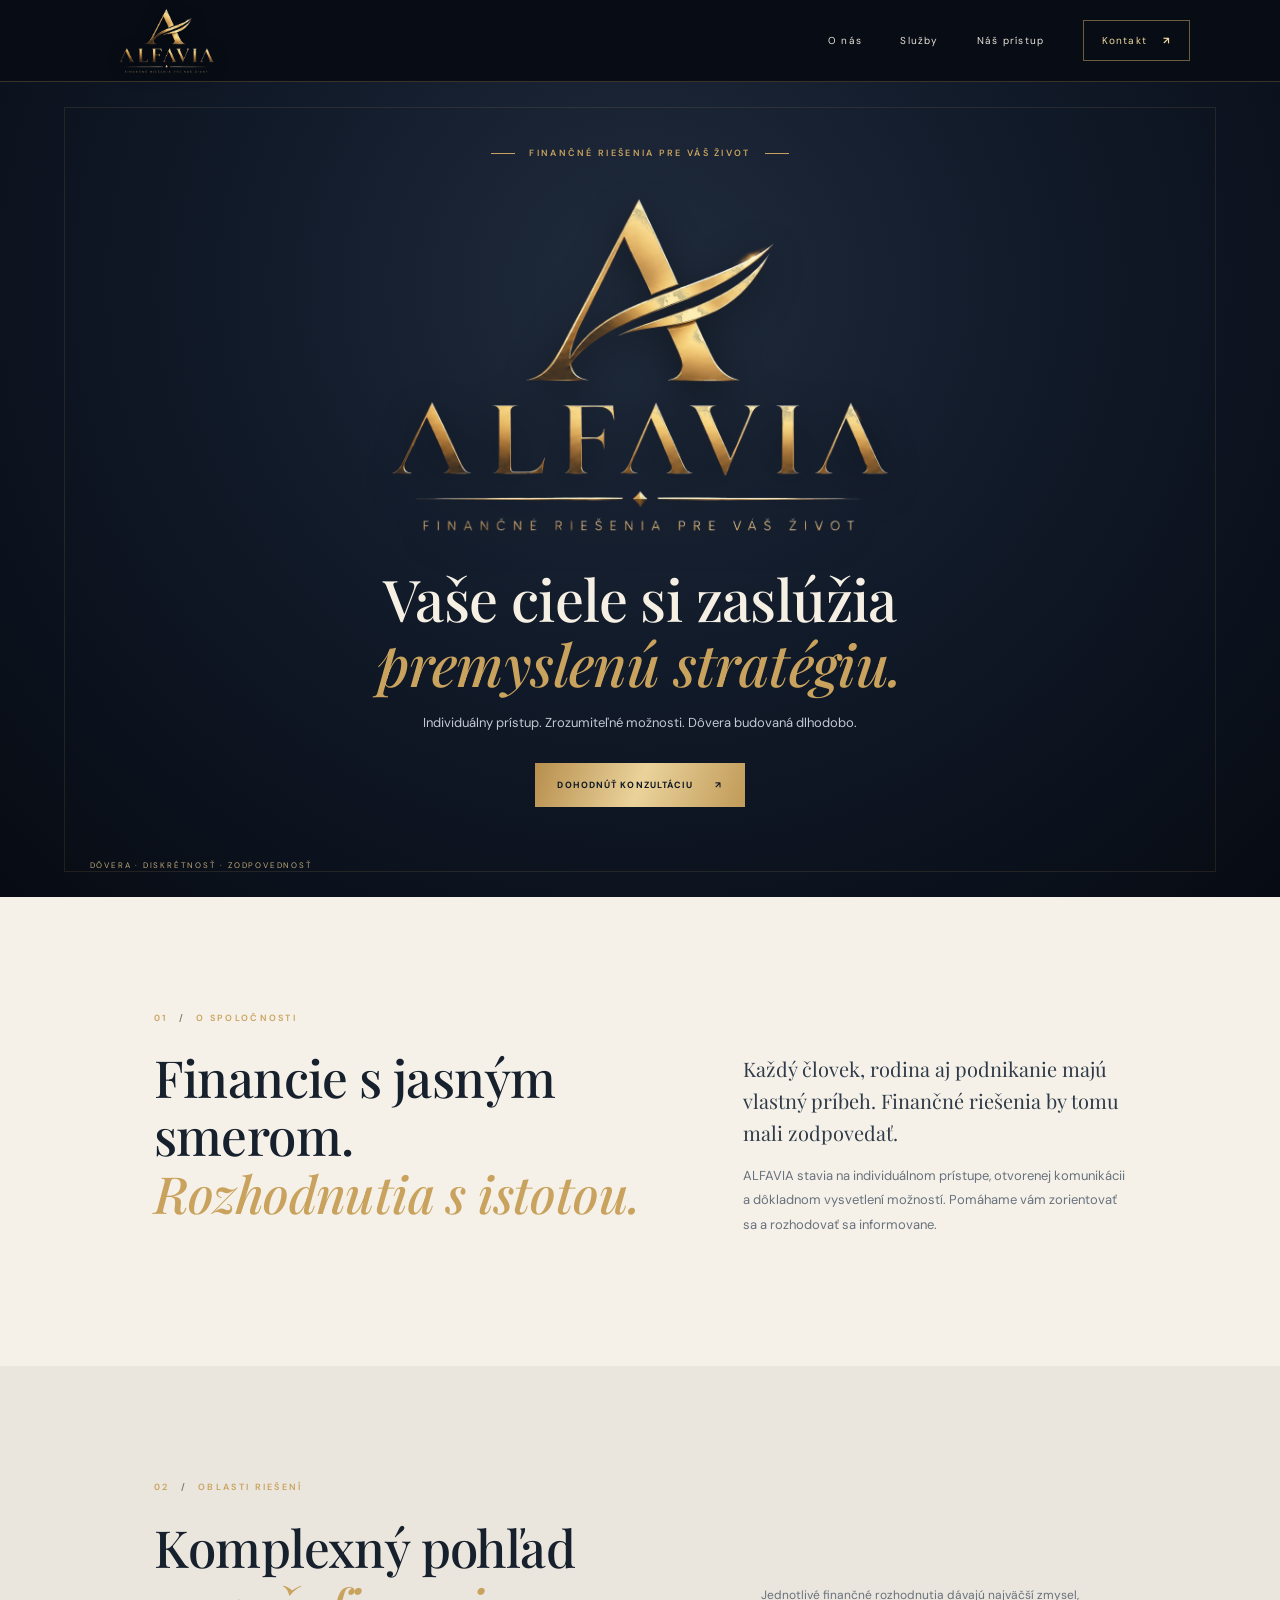
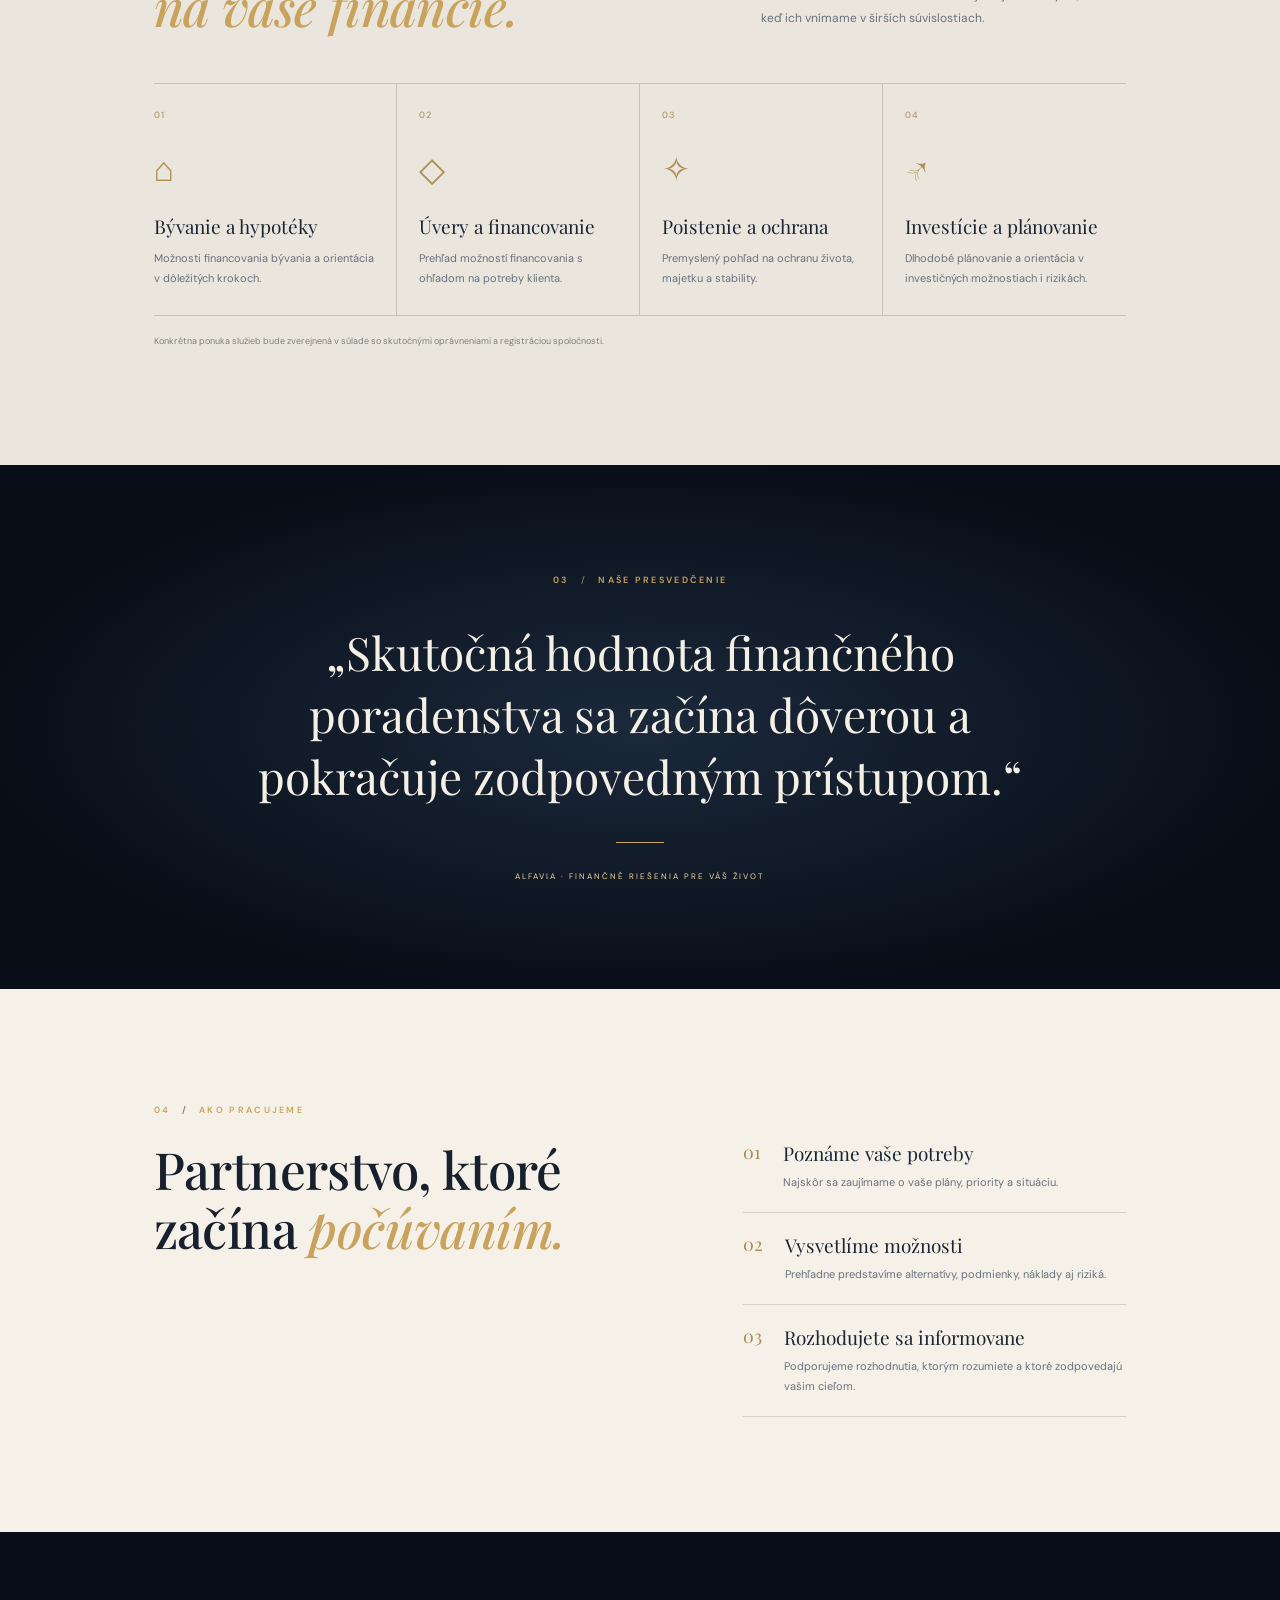
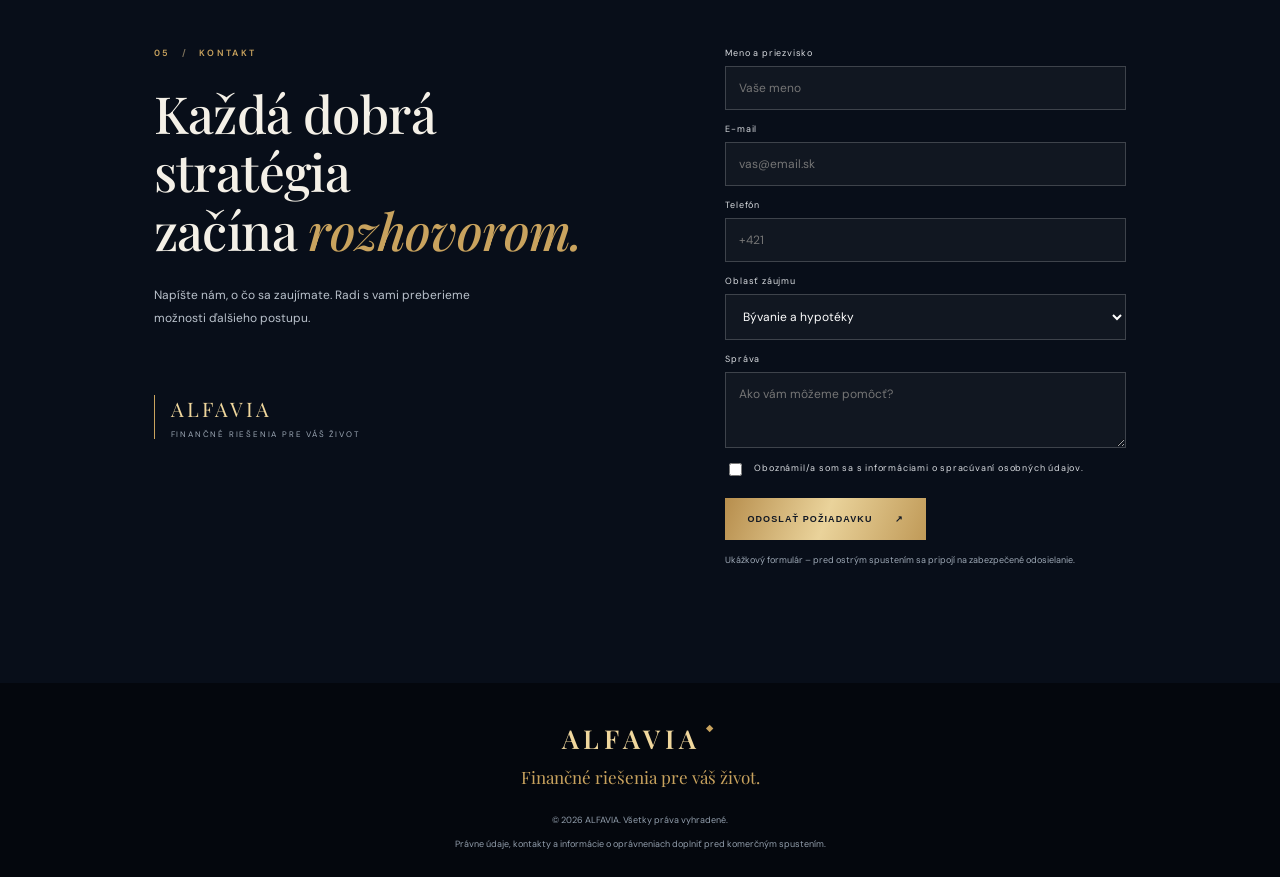
==== commit a98a20b5: "Add files via upload" ====
--- a/index.html
+++ b/index.html
@@ -1,32 +1,92 @@
 <!doctype html>
-<html lang="sk"><head>
-<meta charset="utf-8"><meta name="viewport" content="width=device-width,initial-scale=1">
-<meta name="theme-color" content="#080d17"><meta name="description" content="ALFAVIA – Finančné riešenia pre váš život.">
+<html lang="sk">
+<head>
+<meta charset="utf-8">
+<meta name="viewport" content="width=device-width, initial-scale=1">
+<meta name="theme-color" content="#080d17">
+<meta name="description" content="ALFAVIA – finančné riešenia pre váš život.">
 <title>ALFAVIA | Finančné riešenia pre váš život</title>
-<link rel="preconnect" href="https://fonts.googleapis.com"><link rel="preconnect" href="https://fonts.gstatic.com" crossorigin>
-<link href="https://fonts.googleapis.com/css2?family=DM+Sans:wght@400;500;600;700&family=Playfair+Display:wght@500;600;700&display=swap" rel="stylesheet">
-<link rel="stylesheet" href="styles.css"></head><body>
-<div class="topline">ALFAVIA <span>•</span> FINANČNÉ RIEŠENIA PRE VÁŠ ŽIVOT</div>
-<header><a class="brand" href="#domov"><img src="alfavia-logo.png" alt="ALFAVIA – Finančné riešenia pre váš život"></a>
-<button class="menu-toggle" aria-label="Otvoriť navigáciu">☰</button>
-<nav><a href="#spolocnost">O nás</a><a href="#sluzby">Služby</a><a href="#pristup">Náš prístup</a><a class="nav-cta" href="#kontakt">Konzultácia ↗</a></nav></header>
+<link rel="preconnect" href="https://fonts.googleapis.com">
+<link rel="preconnect" href="https://fonts.gstatic.com" crossorigin>
+<link href="https://fonts.googleapis.com/css2?family=DM+Sans:wght@400;500;600;700&family=Playfair+Display:wght@400;500;600;700&display=swap" rel="stylesheet">
+<link rel="stylesheet" href="./styles.css?v=3">
+</head>
+<body>
+<header class="header">
+  <a class="brand-logo" href="#home" aria-label="ALFAVIA domov"><img src="./alfavia-logo-transparent.png?v=3" alt="ALFAVIA – finančné riešenia pre váš život"></a>
+  <button class="menu-button" aria-label="Otvoriť menu" aria-expanded="false">☰</button>
+  <nav class="nav">
+    <a href="#about">O nás</a><a href="#services">Služby</a><a href="#approach">Náš prístup</a><a class="nav-contact" href="#contact">Kontakt <b>↗</b></a>
+  </nav>
+</header>
 <main>
-<section class="hero" id="domov"><div class="hero-inner"><p class="eyebrow">— FINANČNÉ RIEŠENIA PRE VÁŠ ŽIVOT —</p>
-<img class="hero-logo" src="alfavia-logo.png" alt="Zlaté logo ALFAVIA na tmavom pozadí">
-<h1>Vaše ciele si zaslúžia<br><em>premyslenú stratégiu.</em></h1>
-<p class="hero-copy">Individuálny prístup k financiám, zrozumiteľné možnosti a partnerstvo založené na dôvere.</p>
-<a class="button" href="#kontakt">DOHODNÚŤ KONZULTÁCIU <span>↗</span></a></div>
-<div class="hero-caption">DÔVERA · DISKRÉTNOSŤ · ZODPOVEDNOSŤ</div></section>
-<section class="section intro" id="spolocnost"><p class="kicker">01 / O SPOLOČNOSTI</p><div class="two"><h2>Financie s jasným smerom.<br><em>Rozhodnutia s istotou.</em></h2><div><p class="lead">Každý človek, rodina aj podnikanie majú vlastný príbeh. Finančné riešenia by tomu mali zodpovedať.</p><p>ALFAVIA stavia na individuálnom prístupe, otvorenej komunikácii a dôkladnom vysvetlení možností. Naším cieľom je pomôcť vám zorientovať sa a rozhodovať sa informovane.</p></div></div></section>
-<section class="section services" id="sluzby"><p class="kicker">02 / OBLASTI RIEŠENÍ</p><h2>Komplexný pohľad<br><em>na vaše financie.</em></h2><div class="cards">
-<article><b>01</b><h3>Bývanie a hypotéky</h3><p>Možnosti financovania bývania a orientácia v dôležitých krokoch.</p></article>
-<article><b>02</b><h3>Úvery a financovanie</h3><p>Prehľad možností financovania s ohľadom na potreby klienta.</p></article>
-<article><b>03</b><h3>Poistenie a ochrana</h3><p>Premyslený pohľad na ochranu života, majetku a stability.</p></article>
-<article><b>04</b><h3>Investície a plánovanie</h3><p>Dlhodobé plánovanie a orientácia v investičných možnostiach i rizikách.</p></article></div>
-<p class="note">Konkrétna ponuka služieb bude zverejnená v súlade so skutočnými oprávneniami a registráciou spoločnosti.</p></section>
-<section class="quote"><p class="kicker">03 / NAŠE PRESVEDČENIE</p><blockquote>„Skutočná hodnota finančného poradenstva sa začína dôverou a pokračuje zodpovedným prístupom.“</blockquote><span>ALFAVIA · FINANČNÉ RIEŠENIA PRE VÁŠ ŽIVOT</span></section>
-<section class="section" id="pristup"><p class="kicker">04 / AKO PRACUJEME</p><div class="two"><h2>Partnerstvo, ktoré<br>začína <em>počúvaním.</em></h2><div class="steps"><p><b>01</b><strong>Poznáme vaše potreby</strong><br>Najskôr sa zaujímame o vaše plány, priority a situáciu.</p><p><b>02</b><strong>Vysvetlíme možnosti</strong><br>Prehľadne predstavíme alternatívy, podmienky, náklady aj riziká.</p><p><b>03</b><strong>Rozhodujete sa informovane</strong><br>Podporujeme rozhodnutia, ktorým rozumiete a ktoré zodpovedajú vašim cieľom.</p></div></div></section>
-<section class="section contact" id="kontakt"><div><p class="kicker">05 / KONTAKT</p><h2>Každá dobrá stratégia<br>začína <em>rozhovorom.</em></h2><p>Napíšte nám, o čo sa zaujímate. Radi s vami preberieme možnosti ďalšieho postupu.</p></div>
-<form id="contactForm"><label>Meno a priezvisko<input required name="name" placeholder="Vaše meno"></label><label>E-mail<input required type="email" name="email" placeholder="vas@email.sk"></label><label>Telefón<input name="phone" placeholder="+421"></label><label>Oblasť záujmu<select name="interest"><option>Bývanie a hypotéky</option><option>Úvery a financovanie</option><option>Poistenie a ochrana</option><option>Investície a plánovanie</option><option>Iné</option></select></label><label>Správa<textarea name="message" rows="3"></textarea></label><label class="consent"><input type="checkbox" required> Oboznámil/a som sa s informáciáciami o spracúvaní osobných údajov.</label><button class="button" type="submit">ODOSLAŤ POŽIADAVKU ↗</button><small id="formNote">Ukážkový formulár – pred ostrým spustením sa pripojí na zabezpečené odosielanie.</small></form></section>
-</main><footer><img src="alfavia-logo.png" alt="ALFAVIA"><p>Finančné riešenia pre váš život.</p><small>© <span id="year"></span> ALFAVIA. Právne údaje a informácie o oprávneniach doplniť pred spustením.</small></footer>
-<script src="script.js"></script></body></html>+<section class="hero" id="home">
+  <div class="hero-bg"></div>
+  <div class="hero-content">
+    <p class="eyebrow"><i></i> FINANČNÉ RIEŠENIA PRE VÁŠ ŽIVOT <i></i></p>
+    <div class="logo-frame"><img src="./alfavia-logo-transparent.png?v=3" alt="ALFAVIA – zlaté logo"></div>
+    <h1>Vaše ciele si zaslúžia<br><em>premyslenú stratégiu.</em></h1>
+    <p class="hero-lead">Individuálny prístup. Zrozumiteľné možnosti. Dôvera budovaná dlhodobo.</p>
+    <a class="gold-button" href="#contact">DOHODNÚŤ KONZULTÁCIU <span>↗</span></a>
+  </div>
+  <div class="hero-foot"><span></span> DÔVERA · DISKRÉTNOSŤ · ZODPOVEDNOSŤ</div>
+</section>
+
+<section class="section about" id="about">
+  <div class="section-label">01 <span>/</span> O SPOLOČNOSTI</div>
+  <div class="split">
+    <h2>Financie s jasným smerom.<br><em>Rozhodnutia s istotou.</em></h2>
+    <div class="copy">
+      <p class="large-copy">Každý človek, rodina aj podnikanie majú vlastný príbeh. Finančné riešenia by tomu mali zodpovedať.</p>
+      <p>ALFAVIA stavia na individuálnom prístupe, otvorenej komunikácii a dôkladnom vysvetlení možností. Pomáhame vám zorientovať sa a rozhodovať sa informovane.</p>
+    </div>
+  </div>
+</section>
+
+<section class="section services" id="services">
+  <div class="section-label">02 <span>/</span> OBLASTI RIEŠENÍ</div>
+  <div class="service-heading"><h2>Komplexný pohľad<br><em>na vaše financie.</em></h2><p>Jednotlivé finančné rozhodnutia dávajú najväčší zmysel, keď ich vnímame v širších súvislostiach.</p></div>
+  <div class="service-grid">
+    <article><span class="number">01</span><span class="symbol">⌂</span><h3>Bývanie a hypotéky</h3><p>Možnosti financovania bývania a orientácia v dôležitých krokoch.</p></article>
+    <article><span class="number">02</span><span class="symbol">◇</span><h3>Úvery a financovanie</h3><p>Prehľad možností financovania s ohľadom na potreby klienta.</p></article>
+    <article><span class="number">03</span><span class="symbol">✧</span><h3>Poistenie a ochrana</h3><p>Premyslený pohľad na ochranu života, majetku a stability.</p></article>
+    <article><span class="number">04</span><span class="symbol">↗</span><h3>Investície a plánovanie</h3><p>Dlhodobé plánovanie a orientácia v investičných možnostiach i rizikách.</p></article>
+  </div>
+  <p class="disclaimer">Konkrétna ponuka služieb bude zverejnená v súlade so skutočnými oprávneniami a registráciou spoločnosti.</p>
+</section>
+
+<section class="manifesto">
+  <p class="section-label">03 <span>/</span> NAŠE PRESVEDČENIE</p>
+  <blockquote>„Skutočná hodnota finančného poradenstva sa začína dôverou a pokračuje zodpovedným prístupom.“</blockquote>
+  <div class="gold-rule"></div><p class="manifesto-caption">ALFAVIA · FINANČNÉ RIEŠENIA PRE VÁŠ ŽIVOT</p>
+</section>
+
+<section class="section approach" id="approach">
+  <div class="section-label">04 <span>/</span> AKO PRACUJEME</div>
+  <div class="split">
+    <h2>Partnerstvo, ktoré<br>začína <em>počúvaním.</em></h2>
+    <div class="steps">
+      <article><span>01</span><div><h3>Poznáme vaše potreby</h3><p>Najskôr sa zaujímame o vaše plány, priority a situáciu.</p></div></article>
+      <article><span>02</span><div><h3>Vysvetlíme možnosti</h3><p>Prehľadne predstavíme alternatívy, podmienky, náklady aj riziká.</p></div></article>
+      <article><span>03</span><div><h3>Rozhodujete sa informovane</h3><p>Podporujeme rozhodnutia, ktorým rozumiete a ktoré zodpovedajú vašim cieľom.</p></div></article>
+    </div>
+  </div>
+</section>
+
+<section class="section contact" id="contact">
+  <div class="contact-intro"><div class="section-label">05 <span>/</span> KONTAKT</div><h2>Každá dobrá stratégia<br>začína <em>rozhovorom.</em></h2><p>Napíšte nám, o čo sa zaujímate. Radi s vami preberieme možnosti ďalšieho postupu.</p><div class="contact-brand">ALFAVIA<small>FINANČNÉ RIEŠENIA PRE VÁŠ ŽIVOT</small></div></div>
+  <form id="contactForm">
+    <label>Meno a priezvisko<input name="name" required placeholder="Vaše meno"></label>
+    <label>E-mail<input name="email" type="email" required placeholder="vas@email.sk"></label>
+    <label>Telefón<input name="phone" placeholder="+421"></label>
+    <label>Oblasť záujmu<select name="interest"><option>Bývanie a hypotéky</option><option>Úvery a financovanie</option><option>Poistenie a ochrana</option><option>Investície a plánovanie</option><option>Iné</option></select></label>
+    <label>Správa<textarea name="message" rows="3" placeholder="Ako vám môžeme pomôcť?"></textarea></label>
+    <label class="consent"><input type="checkbox" required><span>Oboznámil/a som sa s informáciami o spracúvaní osobných údajov.</span></label>
+    <button class="gold-button" type="submit">ODOSLAŤ POŽIADAVKU <span>↗</span></button>
+    <small id="formNote">Ukážkový formulár – pred ostrým spustením sa pripojí na zabezpečené odosielanie.</small>
+  </form>
+</section>
+</main>
+<footer><div class="footer-wordmark">ALFAVIA<span>◆</span></div><p>Finančné riešenia pre váš život.</p><small>© <span id="year"></span> ALFAVIA. Všetky práva vyhradené.</small><small class="legal">Právne údaje, kontakty a informácie o oprávneniach doplniť pred komerčným spustením.</small></footer>
+<script src="./script.js?v=3"></script>
+</body></html>
--- a/styles.css
+++ b/styles.css
@@ -1,3 +1,10 @@
-:root{--navy:#080d17;--navy2:#111b2a;--gold:#d7b36d;--gold2:#f0d99f;--cream:#f4f0e7;--ink:#182331;--muted:#68717d}*{box-sizing:border-box}html{scroll-behavior:smooth}body{margin:0;font-family:'DM Sans',sans-serif;background:var(--cream);color:var(--ink)}.topline{background:#04070d;color:var(--gold);text-align:center;padding:9px;font-size:8px;letter-spacing:2px}header{height:82px;background:var(--navy);display:flex;align-items:center;justify-content:space-between;padding:0 7%;position:sticky;top:0;z-index:5;border-bottom:1px solid #d7b36d33}.brand{width:140px;height:75px;overflow:hidden}.brand img{width:100%;height:100%;object-fit:contain}nav{display:flex;gap:34px;align-items:center}nav a{color:#eee7d9;text-decoration:none;font-size:10px;letter-spacing:1px}nav a:hover{color:var(--gold2)}nav .nav-cta{border:1px solid #d7b36d88;padding:13px 18px;color:var(--gold2)}.menu-toggle{display:none}.hero{min-height:720px;position:relative;display:grid;place-items:center;text-align:center;padding:55px 7% 85px;color:white;background:radial-gradient(ellipse at 50% 35%,#202b3b,#0d1421 48%,#050911 100%);overflow:hidden}.hero:before{content:'';position:absolute;width:650px;height:650px;border:1px solid #d7b36d24;border-radius:50%;top:-20px;left:50%;transform:translateX(-50%)}.hero-inner{position:relative;max-width:850px}.eyebrow,.kicker{font-size:9px;letter-spacing:2.5px;color:#b99759;font-weight:600}.hero-logo{display:block;width:min(560px,88vw);height:auto;margin:24px auto 15px;mix-blend-mode:screen;filter:drop-shadow(0 15px 35px #0009)}h1,h2,blockquote,h3{font-family:'Playfair Display',serif;font-weight:500}h1{font-size:clamp(36px,4.8vw,60px);line-height:1.12;margin:0 0 15px}h1 em,h2 em{color:#c8a566} .hero-copy{font-size:13px;color:#c0c7d0;line-height:1.9;max-width:510px;margin:0 auto 30px}.button{display:inline-block;background:linear-gradient(120deg,#b78e4c,#f0d99f,#b78e4c);color:#111927;text-decoration:none;border:0;padding:16px 22px;font-size:10px;letter-spacing:1px;font-weight:700;cursor:pointer}.hero-caption{position:absolute;bottom:27px;left:7%;font-size:8px;letter-spacing:2px;color:#b8a783}.section{padding:110px 12%}.two{display:grid;grid-template-columns:1.1fr .9fr;gap:9%;align-items:start}h2{font-size:clamp(38px,4.2vw,58px);line-height:1.13;margin:22px 0;color:var(--ink)}.intro{background:var(--cream)}.intro p:not(.kicker),.contact>div>p:not(.kicker){font-size:13px;line-height:2;color:var(--muted)}.intro .lead{font:20px/1.6 'Playfair Display',serif!important;color:#293444!important}.services{background:#e8e5dc}.services>h2{margin-bottom:45px}.cards{display:grid;grid-template-columns:repeat(4,1fr);border-top:1px solid #c8c4b8;border-bottom:1px solid #c8c4b8}.cards article{padding:28px 20px 25px 0;border-right:1px solid #c8c4b8}.cards article+article{padding-left:20px}.cards article:last-child{border:0}.cards b,.steps b{color:#a98a4e;font:18px 'Playfair Display',serif}.cards h3{font-size:20px;color:var(--ink)}.cards p,.note{font-size:11px;line-height:1.8;color:var(--muted)}.note{margin-top:18px}.quote{background:radial-gradient(ellipse,#1a2638,#080d17 72%);padding:100px 15%;text-align:center;color:#f4f0e7}.quote blockquote{font-size:clamp(28px,4vw,46px);line-height:1.35;max-width:850px;margin:35px auto}.quote span{font-size:8px;letter-spacing:2px;color:var(--gold)}.steps p{padding:15px 0;border-bottom:1px solid #d4d0c6;font-size:12px;line-height:1.8;color:var(--muted)}.steps b{margin-right:17px}.steps strong{font:19px 'Playfair Display',serif;color:var(--ink)}.contact{background:var(--navy);color:#f4f0e7;display:grid;grid-template-columns:1fr 1fr;gap:12%}.contact h2{color:#f4f0e7}.contact form{display:flex;flex-direction:column;gap:14px}.contact form label{font-size:10px;letter-spacing:.7px;color:#d5d9e0}.contact input:not([type=checkbox]),.contact select,.contact textarea{display:block;width:100%;margin-top:7px;padding:13px;background:#ffffff0a;border:1px solid #ffffff30;color:white;font:12px 'DM Sans',sans-serif}.contact select option{color:#172331}.contact .consent{display:flex;gap:9px;line-height:1.6}.contact small{font-size:9px;line-height:1.6;color:#aab6c2}footer{background:#04070d;color:#d8ded7;text-align:center;padding:40px 10% 25px}footer img{width:min(220px,65vw);mix-blend-mode:screen}footer p{font:18px 'Playfair Display',serif;color:var(--gold);margin:10px}footer small{font-size:9px;color:#929eac}.menu-toggle{cursor:pointer}
-@media(max-width:850px){.section{padding:85px 8%}.cards{grid-template-columns:repeat(2,1fr)}.cards article:nth-child(2){border-right:0}.cards article:nth-child(3){padding-left:0;border-top:1px solid #c8c4b8}.cards article:nth-child(4){border-top:1px solid #c8c4b8}}
-@media(max-width:620px){header{height:70px;padding:0 6%}.brand{width:115px;height:64px}.menu-toggle{display:block;background:none;border:0;color:var(--gold);font-size:24px}nav{display:none;position:absolute;top:70px;left:0;right:0;background:var(--navy);padding:22px 7%;flex-direction:column;align-items:stretch;gap:22px}nav.open{display:flex}nav .nav-cta{text-align:center}.hero{min-height:690px;padding:50px 7% 75px}.hero-logo{width:100%;margin:30px auto 15px}h1{font-size:38px}.hero-copy{font-size:12px}.hero-caption{font-size:7px}.section{padding:72px 7%}.two,.contact{grid-template-columns:1fr;gap:24px}h2{font-size:41px}.cards{grid-template-columns:1fr}.cards article,.cards article+article{padding:22px 0;border-right:0;border-bottom:1px solid #c8c4b8}.cards article:nth-child(3){border-top:0}.cards article:last-child{border-bottom:0}.quote{padding:75px 8%}.quote blockquote{font-size:29px}}
+:root{--navy:#080d17;--navy2:#111a29;--gold:#c9a35e;--gold-light:#f0d79d;--cream:#f5f1e8;--paper:#eae6dd;--ink:#17202d;--muted:#68717d}*{box-sizing:border-box}html{scroll-behavior:smooth;scroll-padding-top:85px}body{margin:0;max-width:100%;overflow-x:hidden;background:var(--cream);color:var(--ink);font-family:"DM Sans",Arial,sans-serif}.header{height:82px;background:#070c15;display:flex;align-items:center;justify-content:space-between;padding:0 clamp(22px,7vw,110px);position:sticky;top:0;z-index:50;border-bottom:1px solid #c9a35e40}.wordmark,.footer-wordmark{font:600 25px "Playfair Display",serif;letter-spacing:5px;color:var(--gold-light);text-decoration:none}.wordmark span,.footer-wordmark span{font-size:9px;vertical-align:top;margin-left:5px;color:var(--gold)}nav{display:flex;align-items:center;gap:clamp(18px,3vw,42px)}nav a{font-size:10px;letter-spacing:1.2px;text-decoration:none;color:#e8e3d9}nav a:hover{color:var(--gold-light)}nav .nav-contact{border:1px solid #c9a35e88;padding:13px 18px;color:var(--gold-light)}nav b{margin-left:12px}.menu-button{display:none}.hero{min-height:700px;position:relative;display:grid;place-items:center;text-align:center;padding:65px 22px 90px;color:#f6f0e4;background:radial-gradient(ellipse at 50% 25%,#202b3c 0%,#111a29 45%,#070b13 100%);isolation:isolate}.hero:before{content:"";position:absolute;inset:25px 5%;border:1px solid #c9a35e20;pointer-events:none;z-index:-1}.hero-content{width:min(760px,100%)}.eyebrow,.section-label{font-size:9px;letter-spacing:2.3px;color:var(--gold);font-weight:600}.eyebrow{margin:0 0 23px}.eyebrow i{display:inline-block;width:24px;height:1px;background:var(--gold);vertical-align:middle;margin:0 10px}.logo-frame{width:min(540px,90vw);margin:0 auto 18px;overflow:visible;background:transparent}.logo-frame img{display:block;width:100%;height:auto;max-width:100%;object-fit:contain;background:transparent;mix-blend-mode:normal;filter:drop-shadow(0 12px 22px #0005)}.hero h1{font:500 clamp(34px,4.5vw,58px)/1.13 "Playfair Display",serif;margin:10px 0 15px;letter-spacing:-.6px}.hero h1 em,h2 em{color:var(--gold);font-weight:500}.hero-lead{font-size:13px;line-height:1.8;color:#c2c9d2;margin:0 auto 28px;max-width:500px}.gold-button{display:inline-flex;align-items:center;justify-content:center;gap:22px;padding:16px 22px;background:linear-gradient(110deg,#b78e4d,#ead39b,#c09a58);color:#111824;border:0;text-decoration:none;font-size:9px;font-weight:700;letter-spacing:1.1px;cursor:pointer}.gold-button:hover{filter:brightness(1.08)}.hero-foot{position:absolute;bottom:27px;left:7%;font-size:8px;letter-spacing:1.8px;color:#bca878}.section{padding:clamp(72px,9vw,118px) clamp(24px,12vw,180px)}.section-label span{color:#82765f;margin:0 7px}.split{display:grid;grid-template-columns:minmax(0,1.12fr) minmax(0,.88fr);gap:clamp(30px,8vw,110px);align-items:start;margin-top:24px}h2{font:500 clamp(35px,4vw,56px)/1.14 "Playfair Display",serif;letter-spacing:-.6px;margin:0;color:var(--ink)}.copy{padding-top:5px;color:var(--muted);font-size:13px;line-height:1.9}.large-copy{font:20px/1.6 "Playfair Display",serif;color:#303b49;margin:0 0 15px}.services{background:var(--paper)}.service-heading{display:grid;grid-template-columns:1fr .65fr;gap:45px;align-items:end;margin:25px 0 48px}.service-heading p{max-width:330px;margin:0 0 5px;font-size:12px;line-height:1.9;color:var(--muted)}.service-grid{display:grid;grid-template-columns:repeat(4,minmax(0,1fr));border-top:1px solid #c8c0b1;border-bottom:1px solid #c8c0b1}.service-grid article{padding:25px 22px 27px 0;min-width:0;border-right:1px solid #c8c0b1}.service-grid article+article{padding-left:22px}.service-grid article:last-child{border:0}.number{display:block;font-size:9px;letter-spacing:1px;color:#a88b55}.symbol{display:block;font:34px "Playfair Display",serif;color:#ae8e51;margin:23px 0}.service-grid h3,.steps h3{font:19px "Playfair Display",serif;color:#1a2635;margin:0 0 10px}.service-grid p,.steps p{font-size:11px;line-height:1.8;color:var(--muted);margin:0}.disclaimer{font-size:9px;color:#7b817f;line-height:1.7;margin:18px 0 0}.manifesto{background:radial-gradient(ellipse at center,#1b293b,#080d17 75%);padding:100px 10%;text-align:center;color:#f5f0e6}.manifesto blockquote{max-width:850px;margin:35px auto;font:clamp(28px,4vw,46px)/1.35 "Playfair Display",serif}.gold-rule{width:48px;height:1px;background:var(--gold);margin:28px auto}.manifesto-caption{font-size:8px;letter-spacing:2px;color:var(--gold-light)}.steps article{display:flex;gap:22px;padding:19px 0;border-bottom:1px solid #d6d0c5}.steps article:first-child{padding-top:0}.steps article>span{font:18px "Playfair Display",serif;color:#a98a50}.steps h3{margin-bottom:7px}.contact{background:#080e19;color:#f4f0e7;display:grid;grid-template-columns:minmax(0,1fr) minmax(0,.85fr);gap:clamp(35px,8vw,100px)}.contact h2{color:#f4f0e7;margin:25px 0}.contact-intro>p{max-width:360px;color:#bac2cc;font-size:12px;line-height:1.9}.contact-brand{margin-top:65px;padding-left:16px;border-left:1px solid var(--gold);font:20px "Playfair Display",serif;letter-spacing:3px;color:var(--gold-light)}.contact-brand small{display:block;font:8px "DM Sans",sans-serif;letter-spacing:1.8px;color:#9da8b5;margin-top:7px}.contact form{display:flex;flex-direction:column;gap:13px}.contact form>label{font-size:9px;letter-spacing:.8px;color:#d9dce0}.contact input:not([type=checkbox]),.contact select,.contact textarea{display:block;width:100%;max-width:100%;margin-top:7px;padding:13px;background:#ffffff09;border:1px solid #ffffff30;color:#fff;border-radius:0;font:12px "DM Sans",sans-serif}.contact select option{color:#17202d}.contact .consent{display:flex;align-items:flex-start;gap:9px;line-height:1.6}.contact .consent input{margin-top:2px;accent-color:var(--gold)}.contact form .gold-button{align-self:flex-start;margin-top:6px}.contact form small{font-size:9px;line-height:1.6;color:#9da8b5}footer{background:#04070d;text-align:center;padding:38px 20px 25px;color:#d9dce0}.footer-wordmark{font-size:26px}footer>p{font:17px "Playfair Display",serif;color:var(--gold);margin:10px 0 24px}footer>small{display:block;color:#929eac;font-size:9px;line-height:1.8}.legal{margin-top:8px}
+@media(max-width:850px){.section{padding-left:7%;padding-right:7%}.service-grid{grid-template-columns:repeat(2,minmax(0,1fr))}.service-grid article:nth-child(2){border-right:0}.service-grid article:nth-child(3){padding-left:0;border-top:1px solid #c8c0b1}.service-grid article:nth-child(4){border-top:1px solid #c8c0b1}.service-heading{grid-template-columns:1fr .8fr}}
+@media(max-width:620px){.header{height:68px;padding:0 6%}.wordmark{font-size:22px}.menu-button{display:block;background:none;border:0;color:var(--gold-light);font-size:24px;padding:8px}nav{display:none;position:absolute;top:68px;left:0;right:0;background:#080d17;padding:22px 7%;flex-direction:column;align-items:stretch;gap:20px;border-bottom:1px solid #c9a35e55}nav.open{display:flex}nav .nav-contact{text-align:center}.hero{min-height:650px;padding:48px 6% 78px}.hero:before{inset:14px 3%}.eyebrow{font-size:7px;letter-spacing:1.2px}.eyebrow i{width:13px;margin:0 5px}.logo-frame{width:100%;margin:8px auto 20px}.hero h1{font-size:36px}.hero-lead{font-size:12px}.hero-foot{left:6%;font-size:7px}.split,.service-heading,.contact{grid-template-columns:1fr;gap:25px}.section{padding:70px 7%}h2{font-size:39px}.copy{padding:0}.service-heading{margin-bottom:30px}.service-heading p{max-width:100%}.service-grid{grid-template-columns:1fr}.service-grid article,.service-grid article+article{padding:22px 0;border-right:0;border-bottom:1px solid #c8c0b1}.service-grid article:nth-child(3){border-top:0}.service-grid article:last-child{border-bottom:0}.symbol{margin:14px 0}.manifesto{padding:75px 8%}.manifesto blockquote{font-size:29px}.contact{padding-top:70px;padding-bottom:70px}.contact-brand{margin-top:30px}.contact form .gold-button{width:100%}}
+
+/* Transparent brand artwork: no rectangular image background */
+.brand-logo{display:flex;align-items:center;width:154px;height:70px;overflow:visible}
+.brand-logo img{display:block;width:100%;height:100%;object-fit:contain;background:transparent;mix-blend-mode:normal;filter:drop-shadow(0 3px 8px #0008)}
+.logo-frame{background:transparent!important;overflow:visible!important}
+.logo-frame img{background:transparent!important;mix-blend-mode:normal!important;filter:drop-shadow(0 10px 20px #0007)}
+@media(max-width:620px){.brand-logo{width:125px;height:62px}}
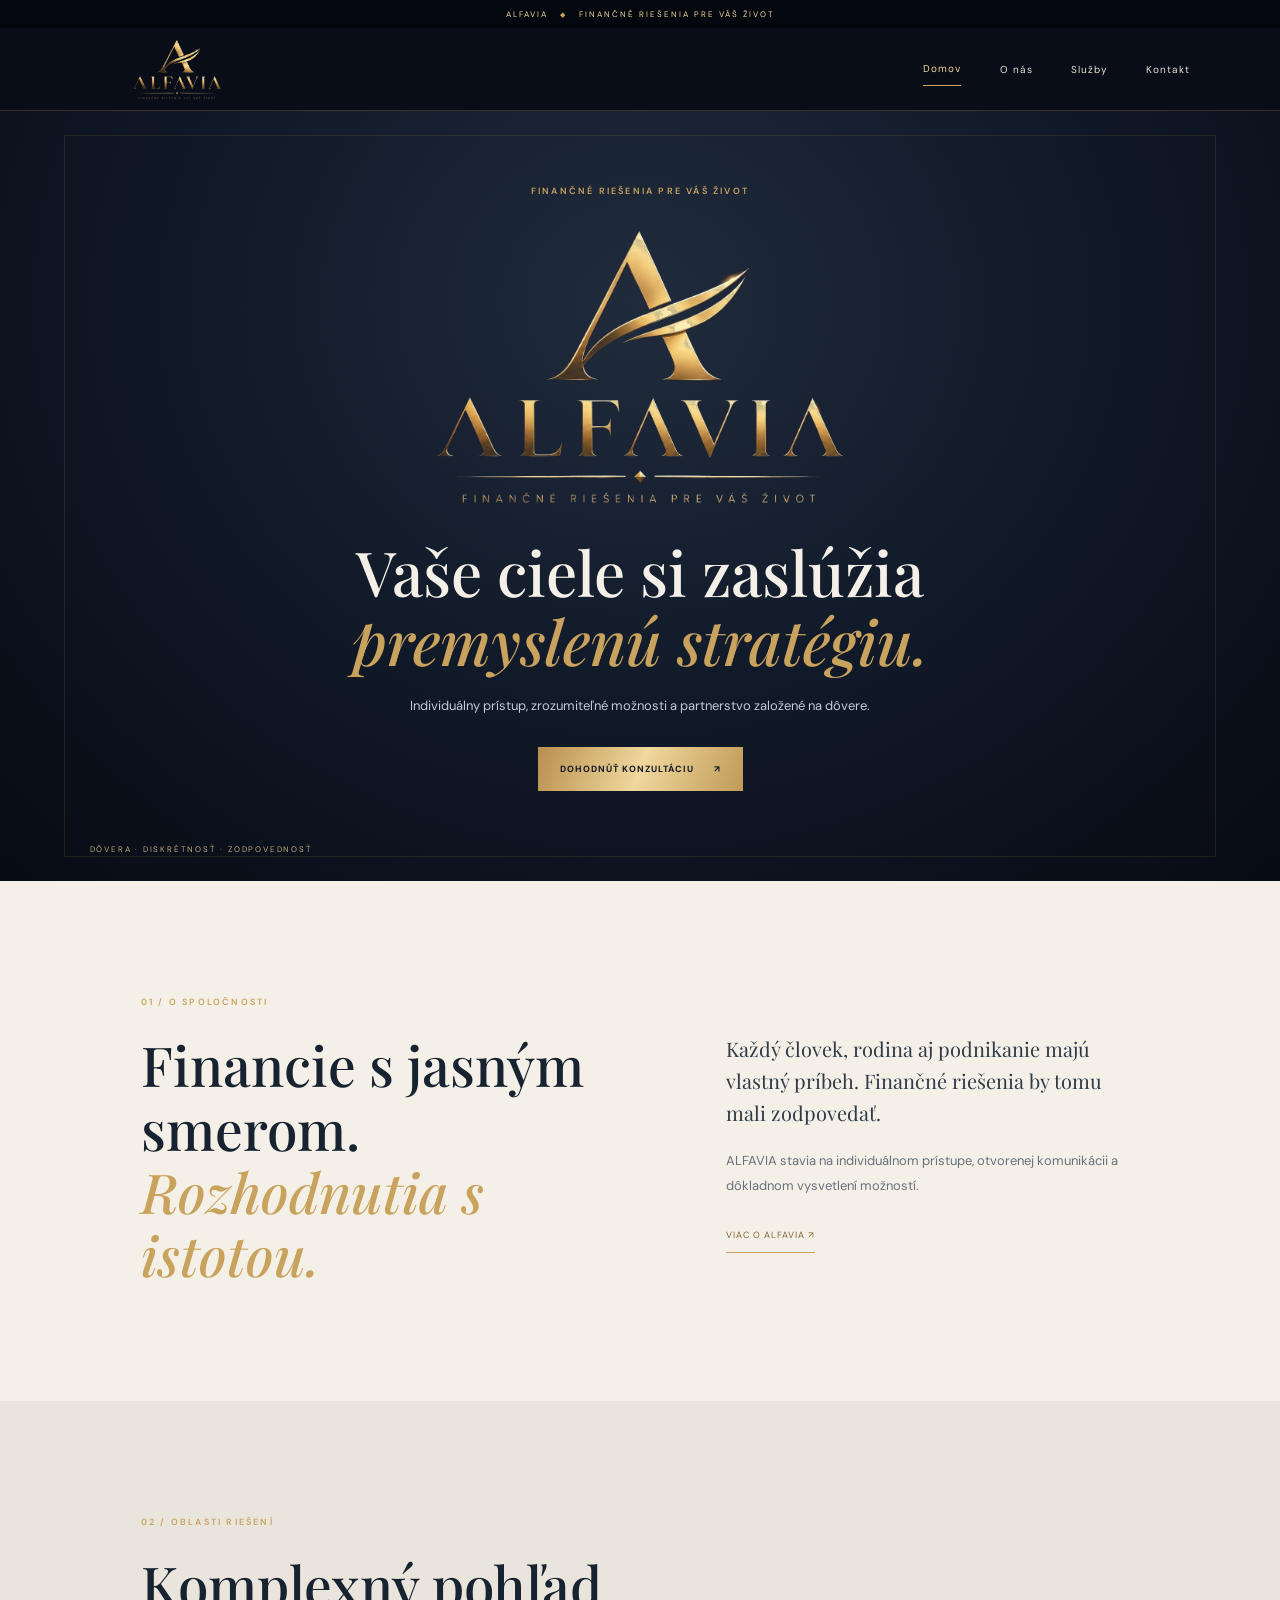
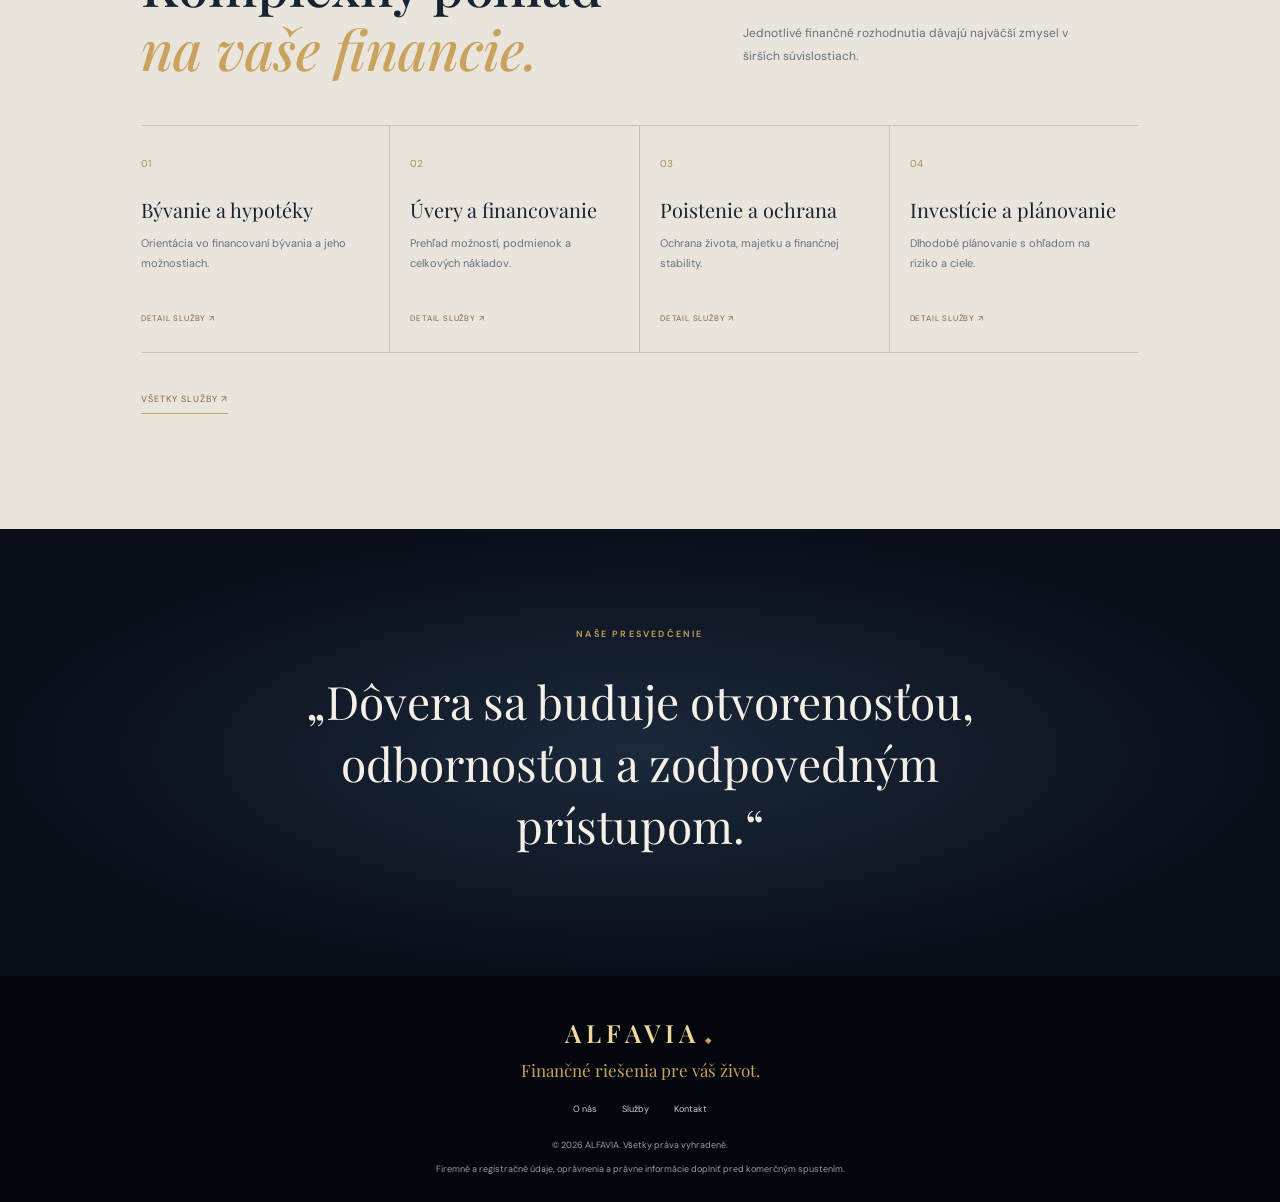
==== commit 093deb3f: "Add files via upload" ====
--- a/index.html
+++ b/index.html
@@ -1,92 +1,36 @@
 <!doctype html>
-<html lang="sk">
-<head>
-<meta charset="utf-8">
-<meta name="viewport" content="width=device-width, initial-scale=1">
-<meta name="theme-color" content="#080d17">
-<meta name="description" content="ALFAVIA – finančné riešenia pre váš život.">
-<title>ALFAVIA | Finančné riešenia pre váš život</title>
-<link rel="preconnect" href="https://fonts.googleapis.com">
-<link rel="preconnect" href="https://fonts.gstatic.com" crossorigin>
+<html lang="sk"><head>
+<meta charset="utf-8"><meta name="viewport" content="width=device-width, initial-scale=1">
+<meta name="theme-color" content="#080d17"><meta name="description" content="ALFAVIA – finančné riešenia pre váš život.">
+<title>Domov | ALFAVIA</title>
+<link rel="preconnect" href="https://fonts.googleapis.com"><link rel="preconnect" href="https://fonts.gstatic.com" crossorigin>
 <link href="https://fonts.googleapis.com/css2?family=DM+Sans:wght@400;500;600;700&family=Playfair+Display:wght@400;500;600;700&display=swap" rel="stylesheet">
-<link rel="stylesheet" href="./styles.css?v=3">
-</head>
-<body>
-<header class="header">
-  <a class="brand-logo" href="#home" aria-label="ALFAVIA domov"><img src="./alfavia-logo-transparent.png?v=3" alt="ALFAVIA – finančné riešenia pre váš život"></a>
-  <button class="menu-button" aria-label="Otvoriť menu" aria-expanded="false">☰</button>
-  <nav class="nav">
-    <a href="#about">O nás</a><a href="#services">Služby</a><a href="#approach">Náš prístup</a><a class="nav-contact" href="#contact">Kontakt <b>↗</b></a>
-  </nav>
+<link rel="stylesheet" href="styles.css"></head><body>
+<div class="topline">ALFAVIA <span>◆</span> FINANČNÉ RIEŠENIA PRE VÁŠ ŽIVOT</div>
+<header class="site-header">
+  <a class="brand" href="index.html" aria-label="ALFAVIA – domov"><img src="alfavia-logo-transparent.png" alt="ALFAVIA – Finančné riešenia pre váš život"></a>
+  <button class="menu-toggle" aria-label="Otvoriť navigáciu" aria-expanded="false">☰</button>
+  <nav class="nav"><a href="index.html" class="active">Domov</a><a href="o-nas.html">O nás</a><a href="sluzby.html">Služby</a><a href="kontakt.html">Kontakt</a></nav>
 </header>
-<main>
-<section class="hero" id="home">
-  <div class="hero-bg"></div>
-  <div class="hero-content">
-    <p class="eyebrow"><i></i> FINANČNÉ RIEŠENIA PRE VÁŠ ŽIVOT <i></i></p>
-    <div class="logo-frame"><img src="./alfavia-logo-transparent.png?v=3" alt="ALFAVIA – zlaté logo"></div>
-    <h1>Vaše ciele si zaslúžia<br><em>premyslenú stratégiu.</em></h1>
-    <p class="hero-lead">Individuálny prístup. Zrozumiteľné možnosti. Dôvera budovaná dlhodobo.</p>
-    <a class="gold-button" href="#contact">DOHODNÚŤ KONZULTÁCIU <span>↗</span></a>
-  </div>
-  <div class="hero-foot"><span></span> DÔVERA · DISKRÉTNOSŤ · ZODPOVEDNOSŤ</div>
-</section>
-
-<section class="section about" id="about">
-  <div class="section-label">01 <span>/</span> O SPOLOČNOSTI</div>
-  <div class="split">
-    <h2>Financie s jasným smerom.<br><em>Rozhodnutia s istotou.</em></h2>
-    <div class="copy">
-      <p class="large-copy">Každý človek, rodina aj podnikanie majú vlastný príbeh. Finančné riešenia by tomu mali zodpovedať.</p>
-      <p>ALFAVIA stavia na individuálnom prístupe, otvorenej komunikácii a dôkladnom vysvetlení možností. Pomáhame vám zorientovať sa a rozhodovať sa informovane.</p>
-    </div>
-  </div>
-</section>
-
-<section class="section services" id="services">
-  <div class="section-label">02 <span>/</span> OBLASTI RIEŠENÍ</div>
-  <div class="service-heading"><h2>Komplexný pohľad<br><em>na vaše financie.</em></h2><p>Jednotlivé finančné rozhodnutia dávajú najväčší zmysel, keď ich vnímame v širších súvislostiach.</p></div>
-  <div class="service-grid">
-    <article><span class="number">01</span><span class="symbol">⌂</span><h3>Bývanie a hypotéky</h3><p>Možnosti financovania bývania a orientácia v dôležitých krokoch.</p></article>
-    <article><span class="number">02</span><span class="symbol">◇</span><h3>Úvery a financovanie</h3><p>Prehľad možností financovania s ohľadom na potreby klienta.</p></article>
-    <article><span class="number">03</span><span class="symbol">✧</span><h3>Poistenie a ochrana</h3><p>Premyslený pohľad na ochranu života, majetku a stability.</p></article>
-    <article><span class="number">04</span><span class="symbol">↗</span><h3>Investície a plánovanie</h3><p>Dlhodobé plánovanie a orientácia v investičných možnostiach i rizikách.</p></article>
-  </div>
-  <p class="disclaimer">Konkrétna ponuka služieb bude zverejnená v súlade so skutočnými oprávneniami a registráciou spoločnosti.</p>
-</section>
-
-<section class="manifesto">
-  <p class="section-label">03 <span>/</span> NAŠE PRESVEDČENIE</p>
-  <blockquote>„Skutočná hodnota finančného poradenstva sa začína dôverou a pokračuje zodpovedným prístupom.“</blockquote>
-  <div class="gold-rule"></div><p class="manifesto-caption">ALFAVIA · FINANČNÉ RIEŠENIA PRE VÁŠ ŽIVOT</p>
-</section>
-
-<section class="section approach" id="approach">
-  <div class="section-label">04 <span>/</span> AKO PRACUJEME</div>
-  <div class="split">
-    <h2>Partnerstvo, ktoré<br>začína <em>počúvaním.</em></h2>
-    <div class="steps">
-      <article><span>01</span><div><h3>Poznáme vaše potreby</h3><p>Najskôr sa zaujímame o vaše plány, priority a situáciu.</p></div></article>
-      <article><span>02</span><div><h3>Vysvetlíme možnosti</h3><p>Prehľadne predstavíme alternatívy, podmienky, náklady aj riziká.</p></div></article>
-      <article><span>03</span><div><h3>Rozhodujete sa informovane</h3><p>Podporujeme rozhodnutia, ktorým rozumiete a ktoré zodpovedajú vašim cieľom.</p></div></article>
-    </div>
-  </div>
-</section>
-
-<section class="section contact" id="contact">
-  <div class="contact-intro"><div class="section-label">05 <span>/</span> KONTAKT</div><h2>Každá dobrá stratégia<br>začína <em>rozhovorom.</em></h2><p>Napíšte nám, o čo sa zaujímate. Radi s vami preberieme možnosti ďalšieho postupu.</p><div class="contact-brand">ALFAVIA<small>FINANČNÉ RIEŠENIA PRE VÁŠ ŽIVOT</small></div></div>
-  <form id="contactForm">
-    <label>Meno a priezvisko<input name="name" required placeholder="Vaše meno"></label>
-    <label>E-mail<input name="email" type="email" required placeholder="vas@email.sk"></label>
-    <label>Telefón<input name="phone" placeholder="+421"></label>
-    <label>Oblasť záujmu<select name="interest"><option>Bývanie a hypotéky</option><option>Úvery a financovanie</option><option>Poistenie a ochrana</option><option>Investície a plánovanie</option><option>Iné</option></select></label>
-    <label>Správa<textarea name="message" rows="3" placeholder="Ako vám môžeme pomôcť?"></textarea></label>
-    <label class="consent"><input type="checkbox" required><span>Oboznámil/a som sa s informáciami o spracúvaní osobných údajov.</span></label>
-    <button class="gold-button" type="submit">ODOSLAŤ POŽIADAVKU <span>↗</span></button>
-    <small id="formNote">Ukážkový formulár – pred ostrým spustením sa pripojí na zabezpečené odosielanie.</small>
-  </form>
-</section>
-</main>
-<footer><div class="footer-wordmark">ALFAVIA<span>◆</span></div><p>Finančné riešenia pre váš život.</p><small>© <span id="year"></span> ALFAVIA. Všetky práva vyhradené.</small><small class="legal">Právne údaje, kontakty a informácie o oprávneniach doplniť pred komerčným spustením.</small></footer>
-<script src="./script.js?v=3"></script>
-</body></html>+<main><section class="hero home-hero">
+<div class="hero-content"><p class="eyebrow">FINANČNÉ RIEŠENIA PRE VÁŠ ŽIVOT</p>
+<img class="hero-logo" src="alfavia-logo-transparent.png" alt="Zlaté logo ALFAVIA">
+<h1>Vaše ciele si zaslúžia<br><em>premyslenú stratégiu.</em></h1>
+<p class="hero-copy">Individuálny prístup, zrozumiteľné možnosti a partnerstvo založené na dôvere.</p>
+<a class="gold-button" href="kontakt.html">DOHODNÚŤ KONZULTÁCIU <span>↗</span></a></div>
+<div class="hero-bottom">DÔVERA · DISKRÉTNOSŤ · ZODPOVEDNOSŤ</div></section>
+<section class="section intro-section"><div class="section-label">01 / O SPOLOČNOSTI</div><div class="split"><h2>Financie s jasným smerom.<br><em>Rozhodnutia s istotou.</em></h2><div class="copy"><p class="lead">Každý človek, rodina aj podnikanie majú vlastný príbeh. Finančné riešenia by tomu mali zodpovedať.</p><p>ALFAVIA stavia na individuálnom prístupe, otvorenej komunikácii a dôkladnom vysvetlení možností.</p><a class="text-link" href="o-nas.html">VIAC O ALFAVIA ↗</a></div></div></section>
+<section class="section services-section"><div class="section-label">02 / OBLASTI RIEŠENÍ</div><div class="section-heading"><h2>Komplexný pohľad<br><em>na vaše financie.</em></h2><p>Jednotlivé finančné rozhodnutia dávajú najväčší zmysel v širších súvislostiach.</p></div><div class="service-grid">
+<article><span>01</span><h3>Bývanie a hypotéky</h3><p>Orientácia vo financovaní bývania a jeho možnostiach.</p><a href="byvanie-hypoteky.html">DETAIL SLUŽBY ↗</a></article>
+<article><span>02</span><h3>Úvery a financovanie</h3><p>Prehľad možností, podmienok a celkových nákladov.</p><a href="uvery-financovanie.html">DETAIL SLUŽBY ↗</a></article>
+<article><span>03</span><h3>Poistenie a ochrana</h3><p>Ochrana života, majetku a finančnej stability.</p><a href="poistenie.html">DETAIL SLUŽBY ↗</a></article>
+<article><span>04</span><h3>Investície a plánovanie</h3><p>Dlhodobé plánovanie s ohľadom na riziko a ciele.</p><a href="investicie.html">DETAIL SLUŽBY ↗</a></article></div><a class="text-link" href="sluzby.html">VŠETKY SLUŽBY ↗</a></section>
+<section class="quote-band"><p class="section-label">NAŠE PRESVEDČENIE</p><blockquote>„Dôvera sa buduje otvorenosťou, odbornosťou a zodpovedným prístupom.“</blockquote></section></main>
+<footer class="footer">
+  <a class="footer-brand" href="index.html">ALFAVIA<span>◆</span></a>
+  <p>Finančné riešenia pre váš život.</p>
+  <div class="footer-links"><a href="o-nas.html">O nás</a><a href="sluzby.html">Služby</a><a href="kontakt.html">Kontakt</a></div>
+  <small>© <span id="year"></span> ALFAVIA. Všetky práva vyhradené.</small>
+  <small class="legal">Firemné a registračné údaje, oprávnenia a právne informácie doplniť pred komerčným spustením.</small>
+</footer>
+<script src="script.js"></script></body></html>
--- a/styles.css
+++ b/styles.css
@@ -1,10 +1,3 @@
-:root{--navy:#080d17;--navy2:#111a29;--gold:#c9a35e;--gold-light:#f0d79d;--cream:#f5f1e8;--paper:#eae6dd;--ink:#17202d;--muted:#68717d}*{box-sizing:border-box}html{scroll-behavior:smooth;scroll-padding-top:85px}body{margin:0;max-width:100%;overflow-x:hidden;background:var(--cream);color:var(--ink);font-family:"DM Sans",Arial,sans-serif}.header{height:82px;background:#070c15;display:flex;align-items:center;justify-content:space-between;padding:0 clamp(22px,7vw,110px);position:sticky;top:0;z-index:50;border-bottom:1px solid #c9a35e40}.wordmark,.footer-wordmark{font:600 25px "Playfair Display",serif;letter-spacing:5px;color:var(--gold-light);text-decoration:none}.wordmark span,.footer-wordmark span{font-size:9px;vertical-align:top;margin-left:5px;color:var(--gold)}nav{display:flex;align-items:center;gap:clamp(18px,3vw,42px)}nav a{font-size:10px;letter-spacing:1.2px;text-decoration:none;color:#e8e3d9}nav a:hover{color:var(--gold-light)}nav .nav-contact{border:1px solid #c9a35e88;padding:13px 18px;color:var(--gold-light)}nav b{margin-left:12px}.menu-button{display:none}.hero{min-height:700px;position:relative;display:grid;place-items:center;text-align:center;padding:65px 22px 90px;color:#f6f0e4;background:radial-gradient(ellipse at 50% 25%,#202b3c 0%,#111a29 45%,#070b13 100%);isolation:isolate}.hero:before{content:"";position:absolute;inset:25px 5%;border:1px solid #c9a35e20;pointer-events:none;z-index:-1}.hero-content{width:min(760px,100%)}.eyebrow,.section-label{font-size:9px;letter-spacing:2.3px;color:var(--gold);font-weight:600}.eyebrow{margin:0 0 23px}.eyebrow i{display:inline-block;width:24px;height:1px;background:var(--gold);vertical-align:middle;margin:0 10px}.logo-frame{width:min(540px,90vw);margin:0 auto 18px;overflow:visible;background:transparent}.logo-frame img{display:block;width:100%;height:auto;max-width:100%;object-fit:contain;background:transparent;mix-blend-mode:normal;filter:drop-shadow(0 12px 22px #0005)}.hero h1{font:500 clamp(34px,4.5vw,58px)/1.13 "Playfair Display",serif;margin:10px 0 15px;letter-spacing:-.6px}.hero h1 em,h2 em{color:var(--gold);font-weight:500}.hero-lead{font-size:13px;line-height:1.8;color:#c2c9d2;margin:0 auto 28px;max-width:500px}.gold-button{display:inline-flex;align-items:center;justify-content:center;gap:22px;padding:16px 22px;background:linear-gradient(110deg,#b78e4d,#ead39b,#c09a58);color:#111824;border:0;text-decoration:none;font-size:9px;font-weight:700;letter-spacing:1.1px;cursor:pointer}.gold-button:hover{filter:brightness(1.08)}.hero-foot{position:absolute;bottom:27px;left:7%;font-size:8px;letter-spacing:1.8px;color:#bca878}.section{padding:clamp(72px,9vw,118px) clamp(24px,12vw,180px)}.section-label span{color:#82765f;margin:0 7px}.split{display:grid;grid-template-columns:minmax(0,1.12fr) minmax(0,.88fr);gap:clamp(30px,8vw,110px);align-items:start;margin-top:24px}h2{font:500 clamp(35px,4vw,56px)/1.14 "Playfair Display",serif;letter-spacing:-.6px;margin:0;color:var(--ink)}.copy{padding-top:5px;color:var(--muted);font-size:13px;line-height:1.9}.large-copy{font:20px/1.6 "Playfair Display",serif;color:#303b49;margin:0 0 15px}.services{background:var(--paper)}.service-heading{display:grid;grid-template-columns:1fr .65fr;gap:45px;align-items:end;margin:25px 0 48px}.service-heading p{max-width:330px;margin:0 0 5px;font-size:12px;line-height:1.9;color:var(--muted)}.service-grid{display:grid;grid-template-columns:repeat(4,minmax(0,1fr));border-top:1px solid #c8c0b1;border-bottom:1px solid #c8c0b1}.service-grid article{padding:25px 22px 27px 0;min-width:0;border-right:1px solid #c8c0b1}.service-grid article+article{padding-left:22px}.service-grid article:last-child{border:0}.number{display:block;font-size:9px;letter-spacing:1px;color:#a88b55}.symbol{display:block;font:34px "Playfair Display",serif;color:#ae8e51;margin:23px 0}.service-grid h3,.steps h3{font:19px "Playfair Display",serif;color:#1a2635;margin:0 0 10px}.service-grid p,.steps p{font-size:11px;line-height:1.8;color:var(--muted);margin:0}.disclaimer{font-size:9px;color:#7b817f;line-height:1.7;margin:18px 0 0}.manifesto{background:radial-gradient(ellipse at center,#1b293b,#080d17 75%);padding:100px 10%;text-align:center;color:#f5f0e6}.manifesto blockquote{max-width:850px;margin:35px auto;font:clamp(28px,4vw,46px)/1.35 "Playfair Display",serif}.gold-rule{width:48px;height:1px;background:var(--gold);margin:28px auto}.manifesto-caption{font-size:8px;letter-spacing:2px;color:var(--gold-light)}.steps article{display:flex;gap:22px;padding:19px 0;border-bottom:1px solid #d6d0c5}.steps article:first-child{padding-top:0}.steps article>span{font:18px "Playfair Display",serif;color:#a98a50}.steps h3{margin-bottom:7px}.contact{background:#080e19;color:#f4f0e7;display:grid;grid-template-columns:minmax(0,1fr) minmax(0,.85fr);gap:clamp(35px,8vw,100px)}.contact h2{color:#f4f0e7;margin:25px 0}.contact-intro>p{max-width:360px;color:#bac2cc;font-size:12px;line-height:1.9}.contact-brand{margin-top:65px;padding-left:16px;border-left:1px solid var(--gold);font:20px "Playfair Display",serif;letter-spacing:3px;color:var(--gold-light)}.contact-brand small{display:block;font:8px "DM Sans",sans-serif;letter-spacing:1.8px;color:#9da8b5;margin-top:7px}.contact form{display:flex;flex-direction:column;gap:13px}.contact form>label{font-size:9px;letter-spacing:.8px;color:#d9dce0}.contact input:not([type=checkbox]),.contact select,.contact textarea{display:block;width:100%;max-width:100%;margin-top:7px;padding:13px;background:#ffffff09;border:1px solid #ffffff30;color:#fff;border-radius:0;font:12px "DM Sans",sans-serif}.contact select option{color:#17202d}.contact .consent{display:flex;align-items:flex-start;gap:9px;line-height:1.6}.contact .consent input{margin-top:2px;accent-color:var(--gold)}.contact form .gold-button{align-self:flex-start;margin-top:6px}.contact form small{font-size:9px;line-height:1.6;color:#9da8b5}footer{background:#04070d;text-align:center;padding:38px 20px 25px;color:#d9dce0}.footer-wordmark{font-size:26px}footer>p{font:17px "Playfair Display",serif;color:var(--gold);margin:10px 0 24px}footer>small{display:block;color:#929eac;font-size:9px;line-height:1.8}.legal{margin-top:8px}
-@media(max-width:850px){.section{padding-left:7%;padding-right:7%}.service-grid{grid-template-columns:repeat(2,minmax(0,1fr))}.service-grid article:nth-child(2){border-right:0}.service-grid article:nth-child(3){padding-left:0;border-top:1px solid #c8c0b1}.service-grid article:nth-child(4){border-top:1px solid #c8c0b1}.service-heading{grid-template-columns:1fr .8fr}}
-@media(max-width:620px){.header{height:68px;padding:0 6%}.wordmark{font-size:22px}.menu-button{display:block;background:none;border:0;color:var(--gold-light);font-size:24px;padding:8px}nav{display:none;position:absolute;top:68px;left:0;right:0;background:#080d17;padding:22px 7%;flex-direction:column;align-items:stretch;gap:20px;border-bottom:1px solid #c9a35e55}nav.open{display:flex}nav .nav-contact{text-align:center}.hero{min-height:650px;padding:48px 6% 78px}.hero:before{inset:14px 3%}.eyebrow{font-size:7px;letter-spacing:1.2px}.eyebrow i{width:13px;margin:0 5px}.logo-frame{width:100%;margin:8px auto 20px}.hero h1{font-size:36px}.hero-lead{font-size:12px}.hero-foot{left:6%;font-size:7px}.split,.service-heading,.contact{grid-template-columns:1fr;gap:25px}.section{padding:70px 7%}h2{font-size:39px}.copy{padding:0}.service-heading{margin-bottom:30px}.service-heading p{max-width:100%}.service-grid{grid-template-columns:1fr}.service-grid article,.service-grid article+article{padding:22px 0;border-right:0;border-bottom:1px solid #c8c0b1}.service-grid article:nth-child(3){border-top:0}.service-grid article:last-child{border-bottom:0}.symbol{margin:14px 0}.manifesto{padding:75px 8%}.manifesto blockquote{font-size:29px}.contact{padding-top:70px;padding-bottom:70px}.contact-brand{margin-top:30px}.contact form .gold-button{width:100%}}
-
-/* Transparent brand artwork: no rectangular image background */
-.brand-logo{display:flex;align-items:center;width:154px;height:70px;overflow:visible}
-.brand-logo img{display:block;width:100%;height:100%;object-fit:contain;background:transparent;mix-blend-mode:normal;filter:drop-shadow(0 3px 8px #0008)}
-.logo-frame{background:transparent!important;overflow:visible!important}
-.logo-frame img{background:transparent!important;mix-blend-mode:normal!important;filter:drop-shadow(0 10px 20px #0007)}
-@media(max-width:620px){.brand-logo{width:125px;height:62px}}
+:root{--navy:#080d17;--navy2:#111c2b;--gold:#c9a35e;--gold2:#f0d79d;--cream:#f4f0e7;--paper:#e9e5dc;--ink:#182331;--muted:#68717d}*{box-sizing:border-box}html{scroll-behavior:smooth}body{margin:0;max-width:100%;overflow-x:hidden;background:var(--cream);color:var(--ink);font-family:"DM Sans",Arial,sans-serif}.topline{background:#04070d;color:var(--gold2);text-align:center;padding:9px 12px;font-size:8px;letter-spacing:2px}.topline span{font-size:7px;margin:0 8px;color:var(--gold)}.site-header{height:83px;background:var(--navy);display:flex;align-items:center;justify-content:space-between;padding:0 7%;position:sticky;top:0;z-index:30;border-bottom:1px solid #c9a35e40}.brand{display:flex;align-items:center;width:175px;height:72px}.brand img{display:block;width:100%;max-height:65px;object-fit:contain}.nav{display:flex;align-items:center;gap:clamp(17px,3vw,40px)}.nav a{color:#e8e2d7;text-decoration:none;font-size:10px;letter-spacing:1px;padding:10px 0}.nav a:hover,.nav a.active{color:var(--gold2)}.nav a.active{border-bottom:1px solid var(--gold)}.menu-toggle{display:none;background:none;border:0;color:var(--gold2);font-size:25px}.hero{min-height:690px;position:relative;display:grid;place-items:center;text-align:center;padding:65px 6% 90px;background:radial-gradient(ellipse at 50% 25%,#202b3c,#111a29 48%,#070b13 100%);color:#f4f0e7;overflow:hidden}.hero:before{content:"";position:absolute;inset:24px 5%;border:1px solid #c9a35e20;pointer-events:none}.hero-content{position:relative;max-width:820px}.eyebrow,.section-label{font-size:9px;letter-spacing:2.2px;color:var(--gold);font-weight:600}.hero-logo{display:block;width:min(480px,85vw);height:auto;max-height:300px;object-fit:contain;margin:20px auto 20px}.hero h1,.page-hero h1{font:500 clamp(36px,5vw,62px)/1.12 "Playfair Display",serif;margin:10px 0 18px}.hero h1 em,.page-hero h1 em,h2 em{color:var(--gold);font-weight:500}.hero-copy{font-size:13px;line-height:1.8;color:#c3cbd3;max-width:520px;margin:0 auto 30px}.gold-button{display:inline-flex;justify-content:center;align-items:center;gap:20px;background:linear-gradient(110deg,#b88f4e,#f0d79d,#c09a58);color:#111824;text-decoration:none;border:0;padding:16px 22px;font-size:9px;font-weight:700;letter-spacing:1px;cursor:pointer}.hero-bottom{position:absolute;bottom:27px;left:7%;font-size:8px;letter-spacing:1.8px;color:#bca878}.section{padding:clamp(72px,9vw,115px) clamp(24px,11vw,170px)}.split{display:grid;grid-template-columns:1.1fr .9fr;gap:8%;align-items:start;margin-top:25px}h2{font:500 clamp(36px,4.3vw,56px)/1.15 "Playfair Display",serif;margin:0;color:var(--ink)}.copy{font-size:13px;line-height:1.9;color:var(--muted)}.copy .lead{font:20px/1.6 "Playfair Display",serif;color:#303b49;margin-top:0}.text-link{display:inline-block;margin-top:15px;color:#816638;text-decoration:none;font-size:9px;letter-spacing:1px;border-bottom:1px solid var(--gold);padding-bottom:8px}.services-section{background:var(--paper)}.section-heading{display:grid;grid-template-columns:1fr .7fr;gap:35px;align-items:end;margin:25px 0 45px}.section-heading p{font-size:12px;line-height:1.9;color:var(--muted);max-width:330px}.service-grid{display:grid;grid-template-columns:repeat(4,minmax(0,1fr));border-top:1px solid #c9c1b3;border-bottom:1px solid #c9c1b3;margin-bottom:25px}.service-grid article{padding:25px 20px 26px 0;border-right:1px solid #c9c1b3}.service-grid article+article{padding-left:20px}.service-grid article:last-child{border:0}.service-grid article>span{color:#a88a50;font-size:10px}.service-grid h3{font:20px "Playfair Display",serif;margin:24px 0 10px}.service-grid p{font-size:11px;line-height:1.8;color:var(--muted);min-height:60px}.service-grid a{font-size:8px;letter-spacing:.8px;color:#80643a;text-decoration:none}.quote-band,.dark-panel{background:radial-gradient(ellipse,#1b293b,#080d17 75%);color:#f4f0e7;padding:90px 10%;text-align:center}.quote-band blockquote{font:clamp(28px,4vw,46px)/1.35 "Playfair Display",serif;max-width:850px;margin:30px auto}.page-hero{background:radial-gradient(ellipse at 50% 20%,#202b3c,#111a29 48%,#070b13 100%);color:#f4f0e7;text-align:center;padding:105px 7% 110px}.page-hero h1{margin:25px 0 18px}.page-hero>p:last-child{font-size:13px;line-height:1.8;color:#c2cad2;max-width:590px;margin:0 auto}.values{display:grid;grid-template-columns:repeat(3,1fr);gap:35px;text-align:left;margin-top:40px}.values article{border-top:1px solid #c9a35e66;padding-top:20px}.values b{color:var(--gold);font:18px "Playfair Display",serif}.values h3{font:22px "Playfair Display",serif;color:#f4f0e7}.values p{font-size:11px;line-height:1.8;color:#aeb8c3}.cta-section{text-align:center}.cta-section h2{margin-bottom:28px}.service-list{border-top:1px solid #c9c1b3}.service-row{display:grid;grid-template-columns:70px 1fr 35px;align-items:center;gap:20px;padding:27px 5px;border-bottom:1px solid #c9c1b3;text-decoration:none;color:var(--ink)}.service-row>span{color:#a88a50;font:18px "Playfair Display",serif}.service-row h2{font-size:25px}.service-row p{margin:7px 0 0;font-size:11px;color:var(--muted)}.service-row>b{color:#a88a50;font-size:20px}.service-row:hover h2{color:#96743e}.disclaimer{font-size:10px;line-height:1.8;color:#777f86;margin-top:22px}.dark-panel{text-align:left}.dark-panel .values{max-width:1100px;margin:40px auto 0}.cta-section .gold-button{margin-top:10px}.contact-layout{display:grid;grid-template-columns:1fr 1fr;gap:10%}.contact-layout h2{margin:25px 0}.contact-layout .copy{max-width:390px}.contact-note{margin-top:55px;padding-left:16px;border-left:1px solid var(--gold);font:20px "Playfair Display",serif;letter-spacing:3px;color:#b18e4e}.contact-note small{display:block;font:8px "DM Sans",sans-serif;letter-spacing:1.5px;color:#727b85;margin-top:7px}.contact-layout form{display:flex;flex-direction:column;gap:13px}.contact-layout form>label{font-size:9px;letter-spacing:.8px;color:#303b49}.contact-layout input:not([type=checkbox]),.contact-layout select,.contact-layout textarea{display:block;width:100%;margin-top:7px;padding:13px;border:1px solid #c9c1b3;background:#fffdf8;color:#17202d;font:12px "DM Sans",sans-serif}.contact-layout .consent{display:flex;gap:9px;align-items:flex-start;line-height:1.6}.contact-layout .consent input{margin-top:2px;accent-color:var(--gold)}.contact-layout form small{font-size:9px;line-height:1.6;color:#777f86}.footer{background:#04070d;color:#d9dce0;text-align:center;padding:40px 20px 25px}.footer-brand{font:600 25px "Playfair Display",serif;letter-spacing:5px;color:var(--gold2);text-decoration:none}.footer-brand span{font-size:8px;color:var(--gold);margin-left:5px}.footer>p{font:17px "Playfair Display",serif;color:var(--gold);margin:10px 0 22px}.footer-links{display:flex;justify-content:center;gap:25px;margin-bottom:22px}.footer-links a{color:#c4cbd2;text-decoration:none;font-size:9px}.footer>small{display:block;font-size:9px;line-height:1.8;color:#929eac}.footer .legal{margin-top:7px}
+@media(max-width:850px){.site-header{padding:0 5%}.section{padding-left:7%;padding-right:7%}.service-grid{grid-template-columns:repeat(2,minmax(0,1fr))}.service-grid article:nth-child(2){border-right:0}.service-grid article:nth-child(3){padding-left:0;border-top:1px solid #c9c1b3}.service-grid article:nth-child(4){border-top:1px solid #c9c1b3}.values{gap:20px}}
+@media(max-width:620px){.topline{font-size:7px;letter-spacing:1.3px}.site-header{height:70px;padding:0 6%}.brand{width:132px;height:62px}.brand img{max-height:58px}.menu-toggle{display:block}.nav{display:none;position:absolute;top:70px;left:0;right:0;background:#080d17;padding:20px 7% 25px;flex-direction:column;align-items:stretch;gap:12px;border-bottom:1px solid #c9a35e55}.nav.open{display:flex}.nav a{padding:10px 0}.nav a.active{border-bottom:0}.hero{min-height:650px;padding:55px 7% 80px}.hero:before{inset:12px 3%}.hero-logo{width:min(390px,90vw);max-height:230px;margin:16px auto 22px}.hero h1,.page-hero h1{font-size:38px}.hero-copy{font-size:12px}.hero-bottom{left:6%;font-size:7px}.section{padding:72px 7%}.split,.section-heading,.contact-layout{grid-template-columns:1fr;gap:24px}h2{font-size:40px}.copy{padding:0}.section-heading{margin-bottom:30px}.service-grid{grid-template-columns:1fr}.service-grid article,.service-grid article+article{padding:22px 0;border-right:0;border-bottom:1px solid #c9c1b3}.service-grid article:nth-child(3){border-top:0}.service-grid article:last-child{border-bottom:0}.service-grid h3{margin:14px 0 8px}.service-grid p{min-height:0}.quote-band,.dark-panel{padding:72px 8%}.quote-band blockquote{font-size:29px}.page-hero{padding:78px 7% 82px}.values{grid-template-columns:1fr;gap:25px}.service-row{grid-template-columns:38px 1fr 20px;gap:12px;padding:22px 0}.service-row h2{font-size:20px}.contact-layout{gap:35px}.contact-note{margin-top:30px}.footer-links{gap:18px}}
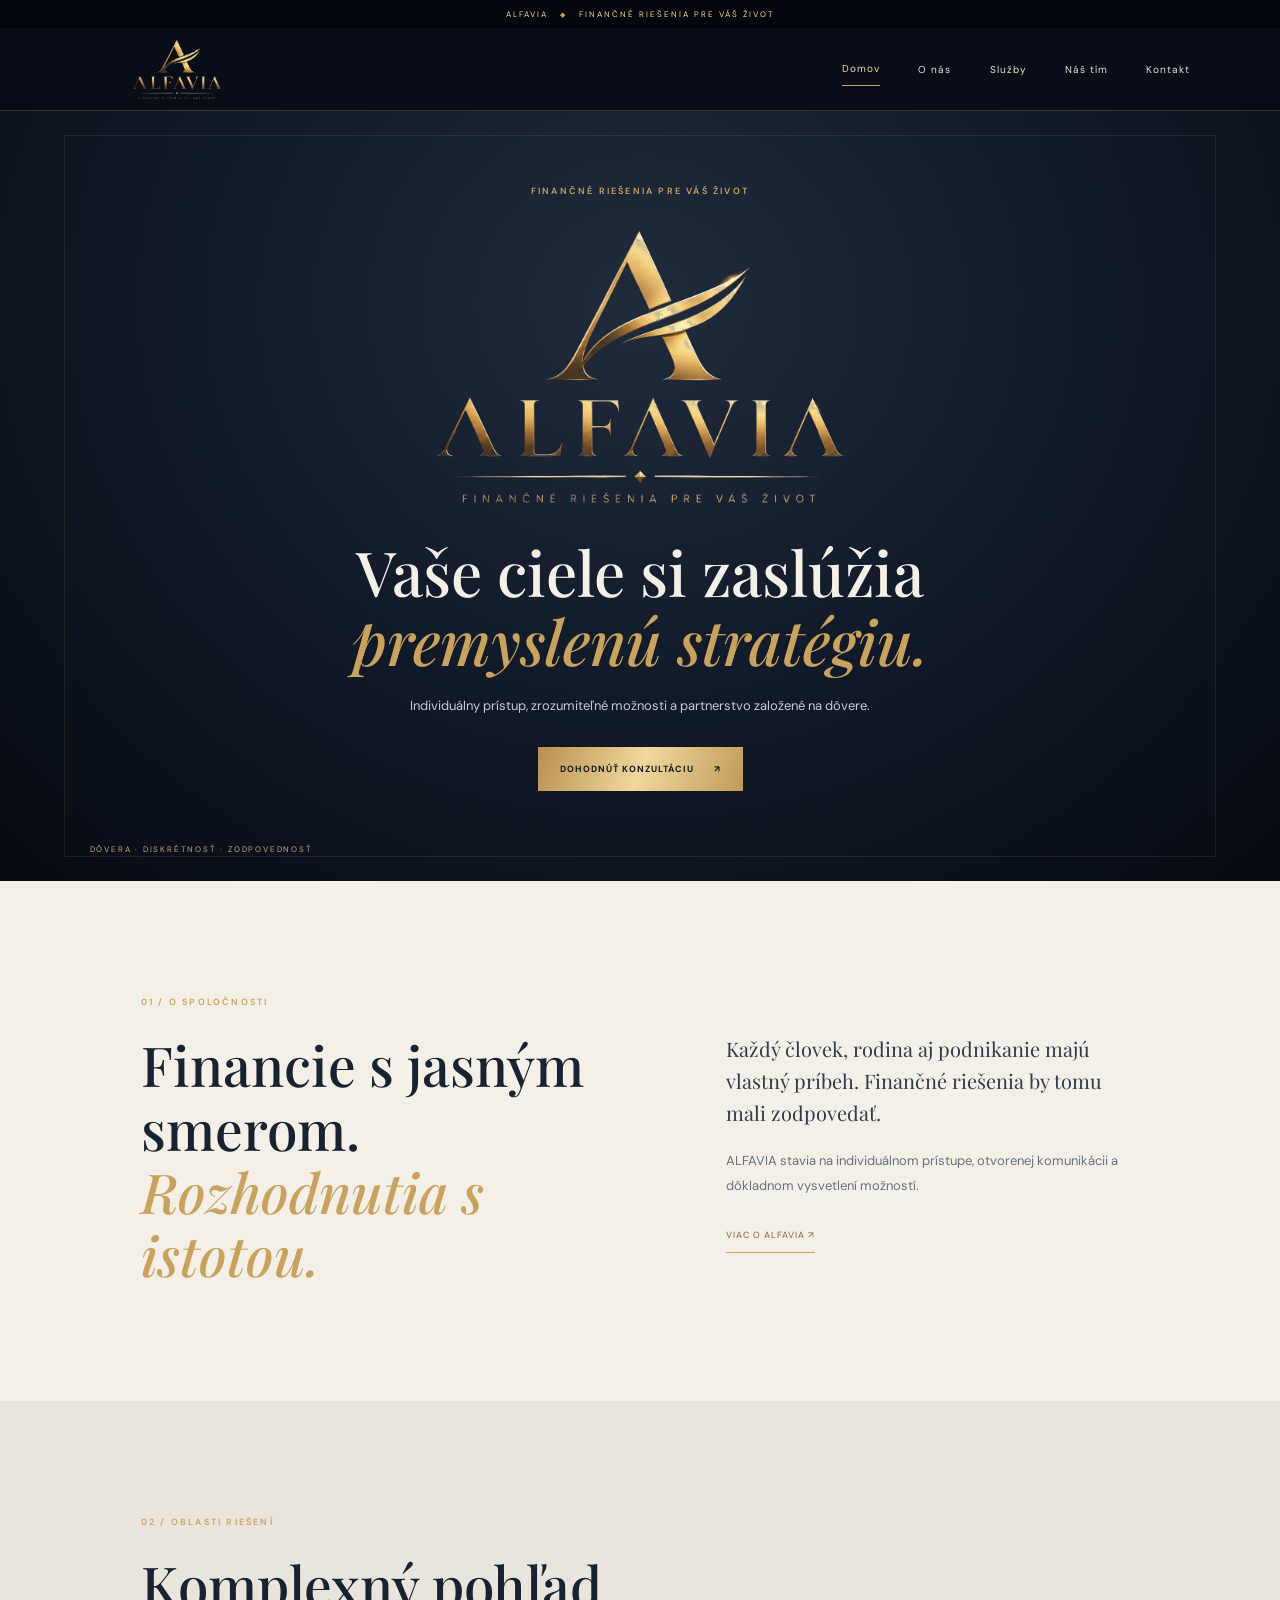
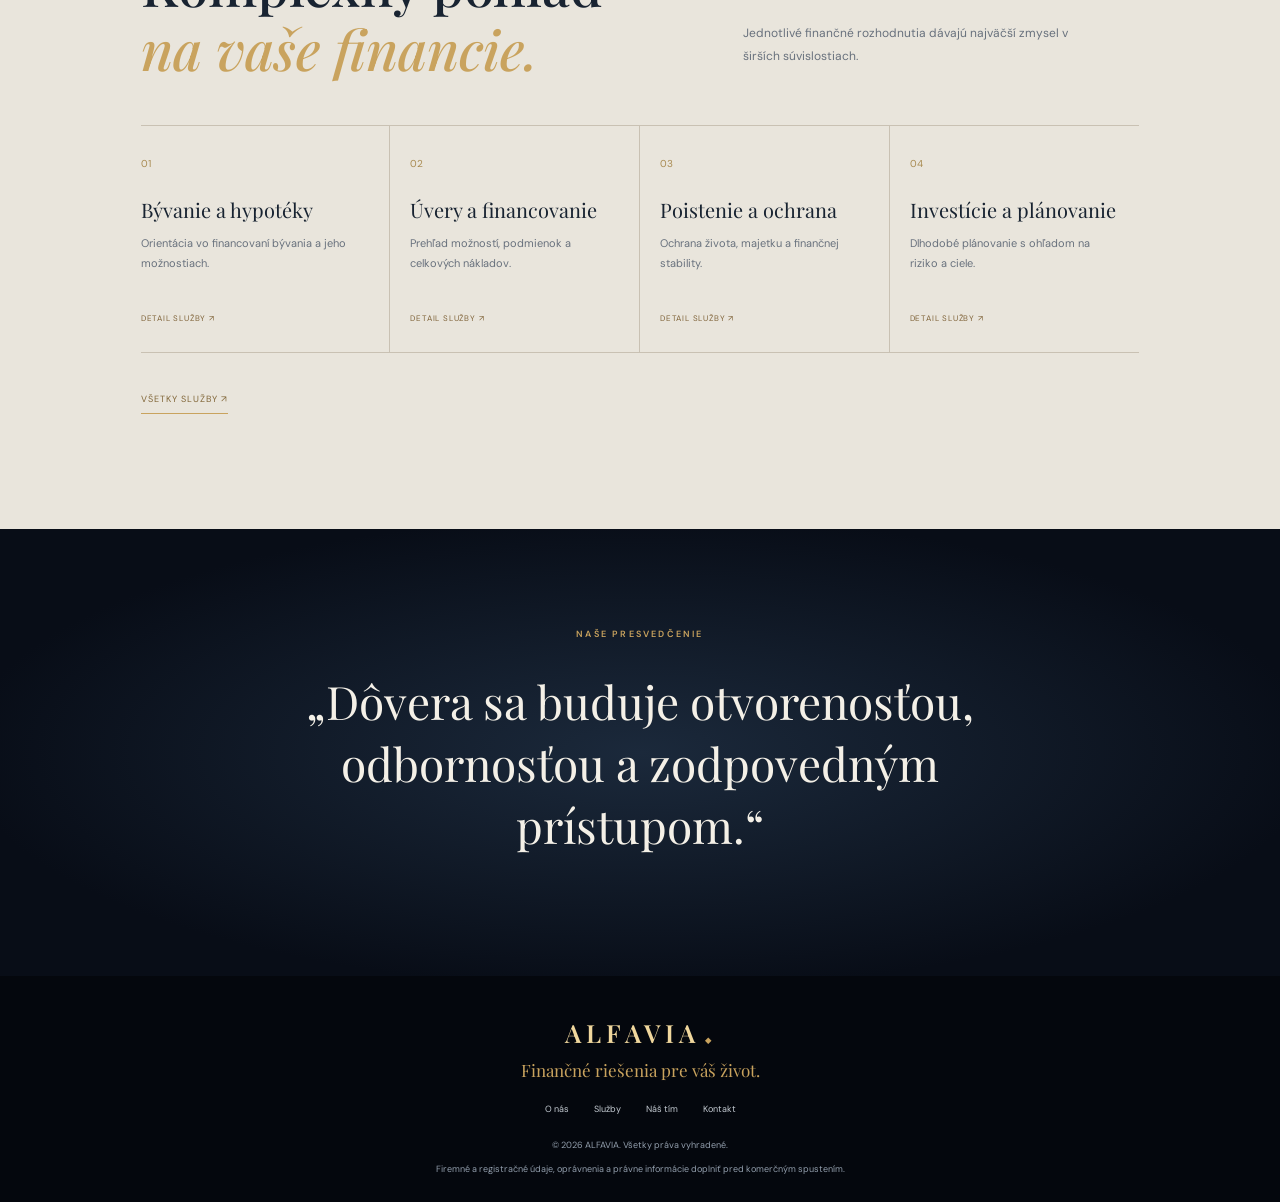
==== commit f1755118: "Add files via upload" ====
--- a/index.html
+++ b/index.html
@@ -10,7 +10,7 @@
 <header class="site-header">
   <a class="brand" href="index.html" aria-label="ALFAVIA – domov"><img src="alfavia-logo-transparent.png" alt="ALFAVIA – Finančné riešenia pre váš život"></a>
   <button class="menu-toggle" aria-label="Otvoriť navigáciu" aria-expanded="false">☰</button>
-  <nav class="nav"><a href="index.html" class="active">Domov</a><a href="o-nas.html">O nás</a><a href="sluzby.html">Služby</a><a href="kontakt.html">Kontakt</a></nav>
+  <nav class="nav"><a href="index.html" class="active">Domov</a><a href="o-nas.html">O nás</a><a href="sluzby.html">Služby</a><a href="nas-tim.html">Náš tím</a><a href="kontakt.html">Kontakt</a></nav>
 </header>
 <main><section class="hero home-hero">
 <div class="hero-content"><p class="eyebrow">FINANČNÉ RIEŠENIA PRE VÁŠ ŽIVOT</p>
@@ -29,7 +29,7 @@
 <footer class="footer">
   <a class="footer-brand" href="index.html">ALFAVIA<span>◆</span></a>
   <p>Finančné riešenia pre váš život.</p>
-  <div class="footer-links"><a href="o-nas.html">O nás</a><a href="sluzby.html">Služby</a><a href="kontakt.html">Kontakt</a></div>
+  <div class="footer-links"><a href="o-nas.html">O nás</a><a href="sluzby.html">Služby</a><a href="nas-tim.html">Náš tím</a><a href="kontakt.html">Kontakt</a></div>
   <small>© <span id="year"></span> ALFAVIA. Všetky práva vyhradené.</small>
   <small class="legal">Firemné a registračné údaje, oprávnenia a právne informácie doplniť pred komerčným spustením.</small>
 </footer>
--- a/styles.css
+++ b/styles.css
@@ -1,3 +1,8 @@
 :root{--navy:#080d17;--navy2:#111c2b;--gold:#c9a35e;--gold2:#f0d79d;--cream:#f4f0e7;--paper:#e9e5dc;--ink:#182331;--muted:#68717d}*{box-sizing:border-box}html{scroll-behavior:smooth}body{margin:0;max-width:100%;overflow-x:hidden;background:var(--cream);color:var(--ink);font-family:"DM Sans",Arial,sans-serif}.topline{background:#04070d;color:var(--gold2);text-align:center;padding:9px 12px;font-size:8px;letter-spacing:2px}.topline span{font-size:7px;margin:0 8px;color:var(--gold)}.site-header{height:83px;background:var(--navy);display:flex;align-items:center;justify-content:space-between;padding:0 7%;position:sticky;top:0;z-index:30;border-bottom:1px solid #c9a35e40}.brand{display:flex;align-items:center;width:175px;height:72px}.brand img{display:block;width:100%;max-height:65px;object-fit:contain}.nav{display:flex;align-items:center;gap:clamp(17px,3vw,40px)}.nav a{color:#e8e2d7;text-decoration:none;font-size:10px;letter-spacing:1px;padding:10px 0}.nav a:hover,.nav a.active{color:var(--gold2)}.nav a.active{border-bottom:1px solid var(--gold)}.menu-toggle{display:none;background:none;border:0;color:var(--gold2);font-size:25px}.hero{min-height:690px;position:relative;display:grid;place-items:center;text-align:center;padding:65px 6% 90px;background:radial-gradient(ellipse at 50% 25%,#202b3c,#111a29 48%,#070b13 100%);color:#f4f0e7;overflow:hidden}.hero:before{content:"";position:absolute;inset:24px 5%;border:1px solid #c9a35e20;pointer-events:none}.hero-content{position:relative;max-width:820px}.eyebrow,.section-label{font-size:9px;letter-spacing:2.2px;color:var(--gold);font-weight:600}.hero-logo{display:block;width:min(480px,85vw);height:auto;max-height:300px;object-fit:contain;margin:20px auto 20px}.hero h1,.page-hero h1{font:500 clamp(36px,5vw,62px)/1.12 "Playfair Display",serif;margin:10px 0 18px}.hero h1 em,.page-hero h1 em,h2 em{color:var(--gold);font-weight:500}.hero-copy{font-size:13px;line-height:1.8;color:#c3cbd3;max-width:520px;margin:0 auto 30px}.gold-button{display:inline-flex;justify-content:center;align-items:center;gap:20px;background:linear-gradient(110deg,#b88f4e,#f0d79d,#c09a58);color:#111824;text-decoration:none;border:0;padding:16px 22px;font-size:9px;font-weight:700;letter-spacing:1px;cursor:pointer}.hero-bottom{position:absolute;bottom:27px;left:7%;font-size:8px;letter-spacing:1.8px;color:#bca878}.section{padding:clamp(72px,9vw,115px) clamp(24px,11vw,170px)}.split{display:grid;grid-template-columns:1.1fr .9fr;gap:8%;align-items:start;margin-top:25px}h2{font:500 clamp(36px,4.3vw,56px)/1.15 "Playfair Display",serif;margin:0;color:var(--ink)}.copy{font-size:13px;line-height:1.9;color:var(--muted)}.copy .lead{font:20px/1.6 "Playfair Display",serif;color:#303b49;margin-top:0}.text-link{display:inline-block;margin-top:15px;color:#816638;text-decoration:none;font-size:9px;letter-spacing:1px;border-bottom:1px solid var(--gold);padding-bottom:8px}.services-section{background:var(--paper)}.section-heading{display:grid;grid-template-columns:1fr .7fr;gap:35px;align-items:end;margin:25px 0 45px}.section-heading p{font-size:12px;line-height:1.9;color:var(--muted);max-width:330px}.service-grid{display:grid;grid-template-columns:repeat(4,minmax(0,1fr));border-top:1px solid #c9c1b3;border-bottom:1px solid #c9c1b3;margin-bottom:25px}.service-grid article{padding:25px 20px 26px 0;border-right:1px solid #c9c1b3}.service-grid article+article{padding-left:20px}.service-grid article:last-child{border:0}.service-grid article>span{color:#a88a50;font-size:10px}.service-grid h3{font:20px "Playfair Display",serif;margin:24px 0 10px}.service-grid p{font-size:11px;line-height:1.8;color:var(--muted);min-height:60px}.service-grid a{font-size:8px;letter-spacing:.8px;color:#80643a;text-decoration:none}.quote-band,.dark-panel{background:radial-gradient(ellipse,#1b293b,#080d17 75%);color:#f4f0e7;padding:90px 10%;text-align:center}.quote-band blockquote{font:clamp(28px,4vw,46px)/1.35 "Playfair Display",serif;max-width:850px;margin:30px auto}.page-hero{background:radial-gradient(ellipse at 50% 20%,#202b3c,#111a29 48%,#070b13 100%);color:#f4f0e7;text-align:center;padding:105px 7% 110px}.page-hero h1{margin:25px 0 18px}.page-hero>p:last-child{font-size:13px;line-height:1.8;color:#c2cad2;max-width:590px;margin:0 auto}.values{display:grid;grid-template-columns:repeat(3,1fr);gap:35px;text-align:left;margin-top:40px}.values article{border-top:1px solid #c9a35e66;padding-top:20px}.values b{color:var(--gold);font:18px "Playfair Display",serif}.values h3{font:22px "Playfair Display",serif;color:#f4f0e7}.values p{font-size:11px;line-height:1.8;color:#aeb8c3}.cta-section{text-align:center}.cta-section h2{margin-bottom:28px}.service-list{border-top:1px solid #c9c1b3}.service-row{display:grid;grid-template-columns:70px 1fr 35px;align-items:center;gap:20px;padding:27px 5px;border-bottom:1px solid #c9c1b3;text-decoration:none;color:var(--ink)}.service-row>span{color:#a88a50;font:18px "Playfair Display",serif}.service-row h2{font-size:25px}.service-row p{margin:7px 0 0;font-size:11px;color:var(--muted)}.service-row>b{color:#a88a50;font-size:20px}.service-row:hover h2{color:#96743e}.disclaimer{font-size:10px;line-height:1.8;color:#777f86;margin-top:22px}.dark-panel{text-align:left}.dark-panel .values{max-width:1100px;margin:40px auto 0}.cta-section .gold-button{margin-top:10px}.contact-layout{display:grid;grid-template-columns:1fr 1fr;gap:10%}.contact-layout h2{margin:25px 0}.contact-layout .copy{max-width:390px}.contact-note{margin-top:55px;padding-left:16px;border-left:1px solid var(--gold);font:20px "Playfair Display",serif;letter-spacing:3px;color:#b18e4e}.contact-note small{display:block;font:8px "DM Sans",sans-serif;letter-spacing:1.5px;color:#727b85;margin-top:7px}.contact-layout form{display:flex;flex-direction:column;gap:13px}.contact-layout form>label{font-size:9px;letter-spacing:.8px;color:#303b49}.contact-layout input:not([type=checkbox]),.contact-layout select,.contact-layout textarea{display:block;width:100%;margin-top:7px;padding:13px;border:1px solid #c9c1b3;background:#fffdf8;color:#17202d;font:12px "DM Sans",sans-serif}.contact-layout .consent{display:flex;gap:9px;align-items:flex-start;line-height:1.6}.contact-layout .consent input{margin-top:2px;accent-color:var(--gold)}.contact-layout form small{font-size:9px;line-height:1.6;color:#777f86}.footer{background:#04070d;color:#d9dce0;text-align:center;padding:40px 20px 25px}.footer-brand{font:600 25px "Playfair Display",serif;letter-spacing:5px;color:var(--gold2);text-decoration:none}.footer-brand span{font-size:8px;color:var(--gold);margin-left:5px}.footer>p{font:17px "Playfair Display",serif;color:var(--gold);margin:10px 0 22px}.footer-links{display:flex;justify-content:center;gap:25px;margin-bottom:22px}.footer-links a{color:#c4cbd2;text-decoration:none;font-size:9px}.footer>small{display:block;font-size:9px;line-height:1.8;color:#929eac}.footer .legal{margin-top:7px}
 @media(max-width:850px){.site-header{padding:0 5%}.section{padding-left:7%;padding-right:7%}.service-grid{grid-template-columns:repeat(2,minmax(0,1fr))}.service-grid article:nth-child(2){border-right:0}.service-grid article:nth-child(3){padding-left:0;border-top:1px solid #c9c1b3}.service-grid article:nth-child(4){border-top:1px solid #c9c1b3}.values{gap:20px}}
 @media(max-width:620px){.topline{font-size:7px;letter-spacing:1.3px}.site-header{height:70px;padding:0 6%}.brand{width:132px;height:62px}.brand img{max-height:58px}.menu-toggle{display:block}.nav{display:none;position:absolute;top:70px;left:0;right:0;background:#080d17;padding:20px 7% 25px;flex-direction:column;align-items:stretch;gap:12px;border-bottom:1px solid #c9a35e55}.nav.open{display:flex}.nav a{padding:10px 0}.nav a.active{border-bottom:0}.hero{min-height:650px;padding:55px 7% 80px}.hero:before{inset:12px 3%}.hero-logo{width:min(390px,90vw);max-height:230px;margin:16px auto 22px}.hero h1,.page-hero h1{font-size:38px}.hero-copy{font-size:12px}.hero-bottom{left:6%;font-size:7px}.section{padding:72px 7%}.split,.section-heading,.contact-layout{grid-template-columns:1fr;gap:24px}h2{font-size:40px}.copy{padding:0}.section-heading{margin-bottom:30px}.service-grid{grid-template-columns:1fr}.service-grid article,.service-grid article+article{padding:22px 0;border-right:0;border-bottom:1px solid #c9c1b3}.service-grid article:nth-child(3){border-top:0}.service-grid article:last-child{border-bottom:0}.service-grid h3{margin:14px 0 8px}.service-grid p{min-height:0}.quote-band,.dark-panel{padding:72px 8%}.quote-band blockquote{font-size:29px}.page-hero{padding:78px 7% 82px}.values{grid-template-columns:1fr;gap:25px}.service-row{grid-template-columns:38px 1fr 20px;gap:12px;padding:22px 0}.service-row h2{font-size:20px}.contact-layout{gap:35px}.contact-note{margin-top:30px}.footer-links{gap:18px}}
+
+/* ALFAVIA / samostatná stránka tímu */
+.team-section{background:#f4f0e7}.team-section-title{display:flex;align-items:end;justify-content:space-between;gap:35px;margin:25px 0 42px}.team-section-title p{max-width:310px;font-size:12px;line-height:1.9;color:var(--muted)}.team-grid{display:grid;grid-template-columns:repeat(3,minmax(0,1fr));gap:32px 22px}.team-card{min-width:0;background:#fffdf8;border:1px solid #d6cbb7;box-shadow:0 12px 30px #1420310c;overflow:hidden}.team-photo{aspect-ratio:4/5;background:linear-gradient(140deg,#172438,#080d17);overflow:hidden}.team-photo>img{display:block;width:100%;height:100%;object-fit:cover;object-position:center 35%}.team-photo-placeholder{width:100%;height:100%;display:flex;flex-direction:column;align-items:center;justify-content:center;gap:20px;background:radial-gradient(ellipse at 50% 40%,#25334a,#0a101b 75%);color:#d3ae70}.team-photo-placeholder span{font:72px 'Playfair Display',serif;letter-spacing:6px;text-shadow:0 2px 15px #c9a35e33}.team-photo-placeholder small{font-size:8px;letter-spacing:1.6px;color:#b3a180;text-align:center;padding:0 12px}.team-info{padding:24px 23px 27px}.team-index{font-size:9px;letter-spacing:1.4px;color:#a1844e;min-height:25px}.team-demo{display:inline-block;font-size:7px;border:1px solid #c6ad7d;padding:4px 6px;margin-left:7px;letter-spacing:.7px}.team-info h2{font:500 27px/1.2 'Playfair Display',serif;margin:9px 0;color:#1a2635}.team-role{color:#a1844e;font-size:10px;font-weight:700;letter-spacing:.6px;margin:0 0 15px;min-height:30px}.team-desc{font-size:11px;line-height:1.8;color:#68717d;min-height:82px}.team-contact{border-top:1px solid #ded5c7;padding-top:17px;display:flex;flex-direction:column;gap:13px}.team-contact span{font-size:10px;color:#777f86}.team-contact a{font-size:9px;letter-spacing:.7px;color:#8d6c39;text-decoration:none}.team-disclaimer{font-size:10px;line-height:1.8;color:#6f7478;margin:30px 0 0}.team-cta{text-align:center}.team-cta h2{color:#f4f0e7;margin:25px 0 30px}
+@media(max-width:950px){.team-grid{grid-template-columns:repeat(2,minmax(0,1fr))}}
+@media(max-width:620px){.team-grid{grid-template-columns:1fr;gap:25px}.team-section-title{display:block;margin-bottom:28px}.team-info h2{font-size:29px}.team-desc,.team-role{min-height:0}.team-photo{aspect-ratio:4/4.6}.team-section-title p{margin-top:15px}}
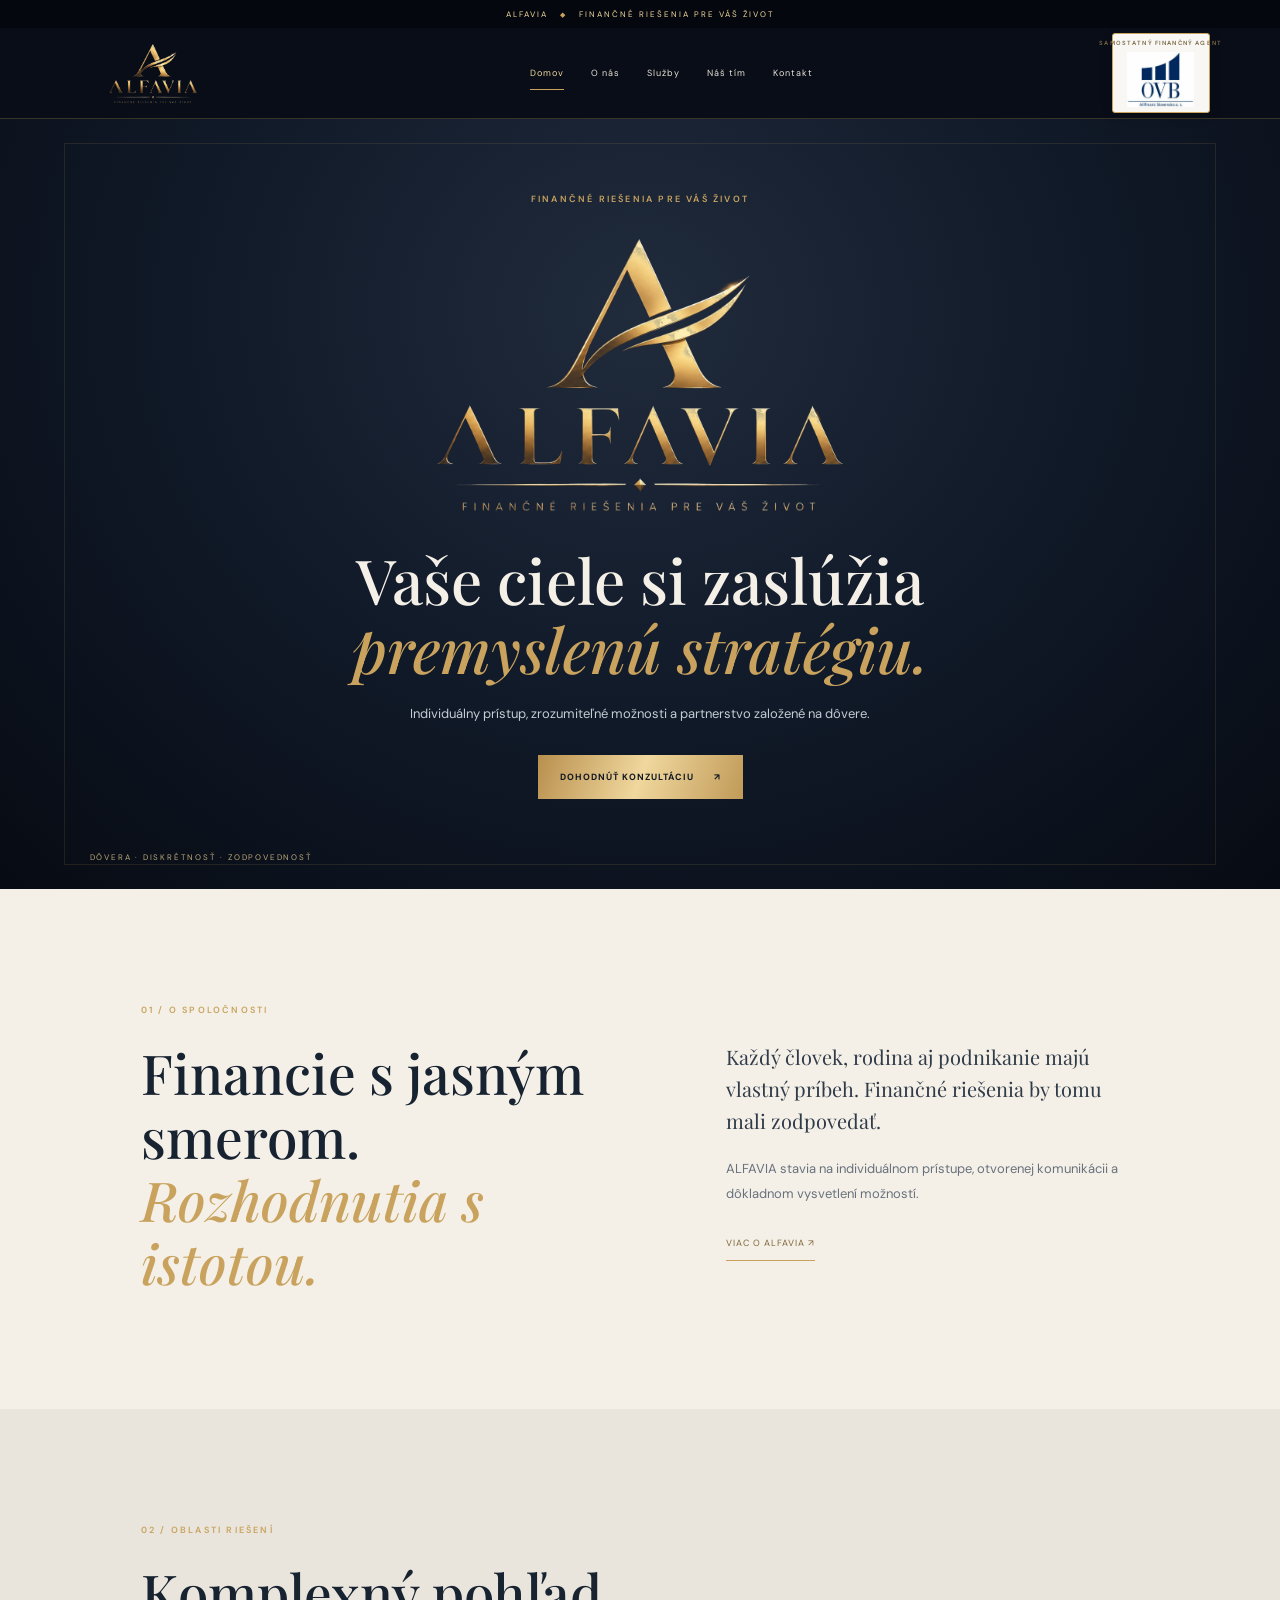
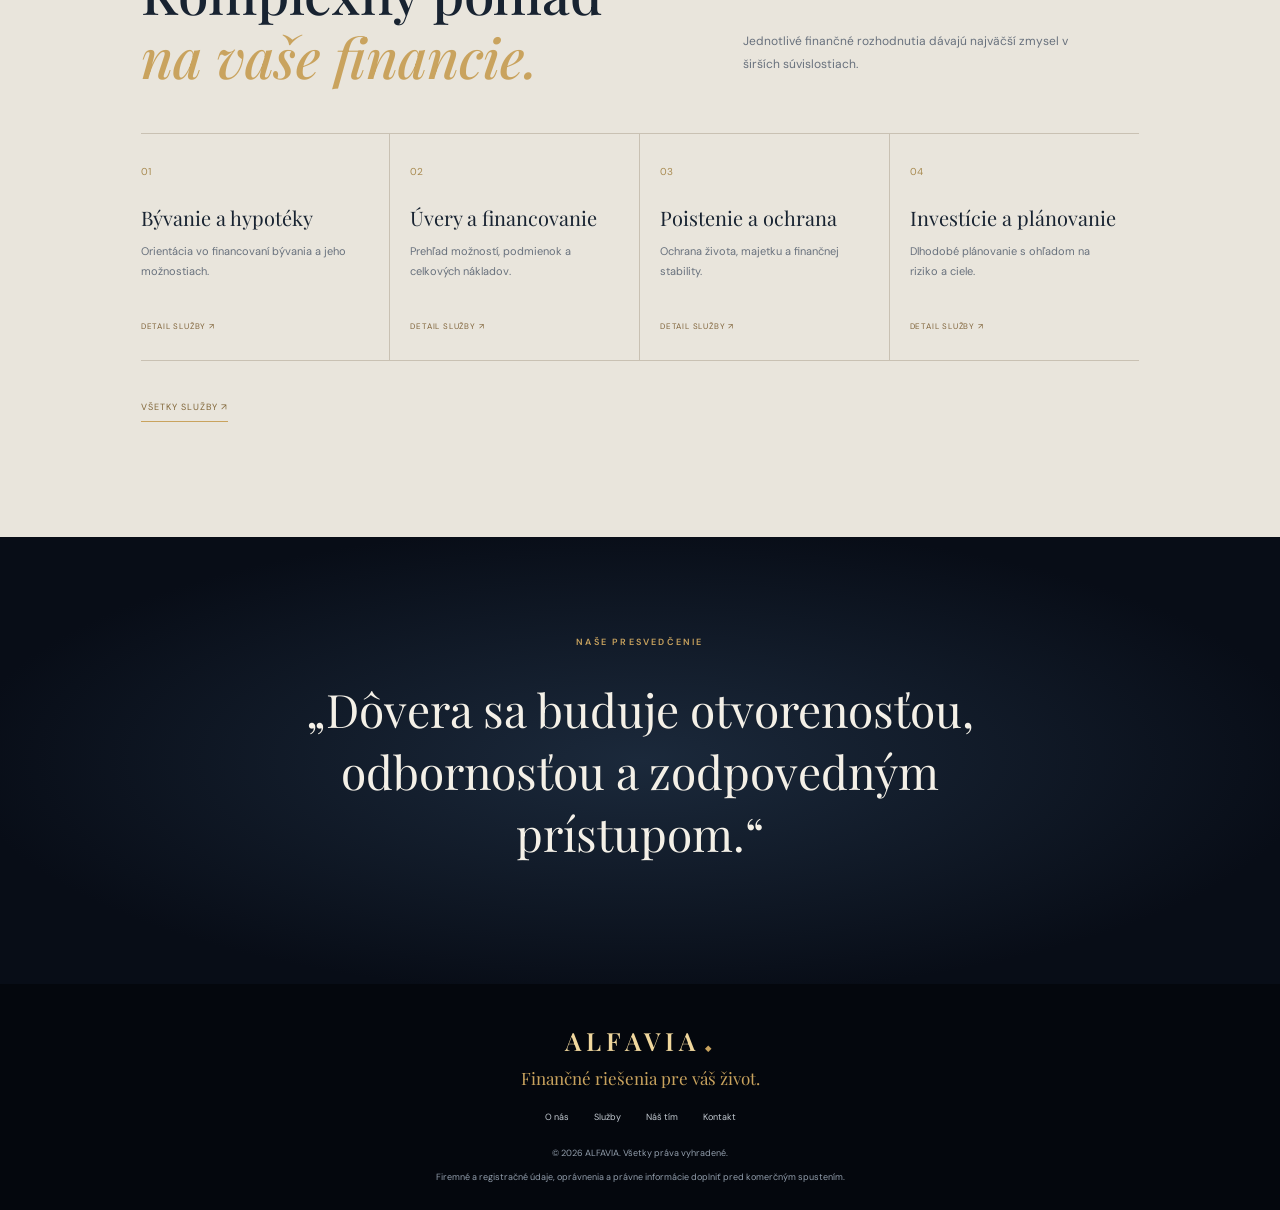
==== commit db8af181: "Add files via upload" ====
--- a/index.html
+++ b/index.html
@@ -7,10 +7,14 @@
 <link href="https://fonts.googleapis.com/css2?family=DM+Sans:wght@400;500;600;700&family=Playfair+Display:wght@400;500;600;700&display=swap" rel="stylesheet">
 <link rel="stylesheet" href="styles.css"></head><body>
 <div class="topline">ALFAVIA <span>◆</span> FINANČNÉ RIEŠENIA PRE VÁŠ ŽIVOT</div>
-<header class="site-header">
+<header class="site-header site-header-partner">
   <a class="brand" href="index.html" aria-label="ALFAVIA – domov"><img src="alfavia-logo-transparent.png" alt="ALFAVIA – Finančné riešenia pre váš život"></a>
   <button class="menu-toggle" aria-label="Otvoriť navigáciu" aria-expanded="false">☰</button>
   <nav class="nav"><a href="index.html" class="active">Domov</a><a href="o-nas.html">O nás</a><a href="sluzby.html">Služby</a><a href="nas-tim.html">Náš tím</a><a href="kontakt.html">Kontakt</a></nav>
+  <a class="parent-company" href="https://www.ovb.sk/" target="_blank" rel="noopener noreferrer" aria-label="OVB Allfinanz Slovensko – materská spoločnosť">
+    <span>SAMOSTATNÝ FINANČNÝ AGENT</span>
+    <img src="ovb-allfinanz-slovensko.png" alt="OVB Allfinanz Slovensko a. s.">
+  </a>
 </header>
 <main><section class="hero home-hero">
 <div class="hero-content"><p class="eyebrow">FINANČNÉ RIEŠENIA PRE VÁŠ ŽIVOT</p>
--- a/styles.css
+++ b/styles.css
@@ -6,3 +6,74 @@
 .team-section{background:#f4f0e7}.team-section-title{display:flex;align-items:end;justify-content:space-between;gap:35px;margin:25px 0 42px}.team-section-title p{max-width:310px;font-size:12px;line-height:1.9;color:var(--muted)}.team-grid{display:grid;grid-template-columns:repeat(3,minmax(0,1fr));gap:32px 22px}.team-card{min-width:0;background:#fffdf8;border:1px solid #d6cbb7;box-shadow:0 12px 30px #1420310c;overflow:hidden}.team-photo{aspect-ratio:4/5;background:linear-gradient(140deg,#172438,#080d17);overflow:hidden}.team-photo>img{display:block;width:100%;height:100%;object-fit:cover;object-position:center 35%}.team-photo-placeholder{width:100%;height:100%;display:flex;flex-direction:column;align-items:center;justify-content:center;gap:20px;background:radial-gradient(ellipse at 50% 40%,#25334a,#0a101b 75%);color:#d3ae70}.team-photo-placeholder span{font:72px 'Playfair Display',serif;letter-spacing:6px;text-shadow:0 2px 15px #c9a35e33}.team-photo-placeholder small{font-size:8px;letter-spacing:1.6px;color:#b3a180;text-align:center;padding:0 12px}.team-info{padding:24px 23px 27px}.team-index{font-size:9px;letter-spacing:1.4px;color:#a1844e;min-height:25px}.team-demo{display:inline-block;font-size:7px;border:1px solid #c6ad7d;padding:4px 6px;margin-left:7px;letter-spacing:.7px}.team-info h2{font:500 27px/1.2 'Playfair Display',serif;margin:9px 0;color:#1a2635}.team-role{color:#a1844e;font-size:10px;font-weight:700;letter-spacing:.6px;margin:0 0 15px;min-height:30px}.team-desc{font-size:11px;line-height:1.8;color:#68717d;min-height:82px}.team-contact{border-top:1px solid #ded5c7;padding-top:17px;display:flex;flex-direction:column;gap:13px}.team-contact span{font-size:10px;color:#777f86}.team-contact a{font-size:9px;letter-spacing:.7px;color:#8d6c39;text-decoration:none}.team-disclaimer{font-size:10px;line-height:1.8;color:#6f7478;margin:30px 0 0}.team-cta{text-align:center}.team-cta h2{color:#f4f0e7;margin:25px 0 30px}
 @media(max-width:950px){.team-grid{grid-template-columns:repeat(2,minmax(0,1fr))}}
 @media(max-width:620px){.team-grid{grid-template-columns:1fr;gap:25px}.team-section-title{display:block;margin-bottom:28px}.team-info h2{font-size:29px}.team-desc,.team-role{min-height:0}.team-photo{aspect-ratio:4/4.6}.team-section-title p{margin-top:15px}}
+
+
+/* ALFAVIA – finálna úprava responzívnej stránky Náš tím */
+#team-page{display:block;width:100%;max-width:100%;min-width:0;margin:0;padding:0;overflow:hidden}
+#team-page *{box-sizing:border-box}
+#team-page .team-hero{width:100%;min-height:330px;padding:76px clamp(22px,6vw,90px) 64px;background:radial-gradient(ellipse at 50% 25%,#202d40 0%,#111b2a 48%,#070c15 100%);color:#f4f0e7;text-align:center;position:relative;overflow:hidden}
+#team-page .team-hero:before{content:"";position:absolute;inset:14px 3%;border:1px solid #c9a35e28;pointer-events:none}
+#team-page .team-hero .eyebrow{font-size:9px;letter-spacing:2.3px;color:#d5b477;margin:0 0 18px}
+#team-page .team-hero .eyebrow span{color:#8e754a;padding:0 8px}
+#team-page .team-hero h1{font:500 clamp(42px,6vw,70px)/1.1 "Playfair Display",serif;margin:0 0 18px;color:#f5f0e6}
+#team-page .team-hero h1 em,#team-page h2 em{color:#d0ad70;font-weight:500}
+#team-page .team-hero>p:last-of-type{max-width:650px;margin:0 auto;color:#c2cad3;font-size:13px;line-height:1.9}
+#team-page .team-ornament{display:flex;align-items:center;justify-content:center;gap:14px;color:#d5b477;margin-top:24px;font-size:11px}
+#team-page .team-ornament span{height:1px;width:75px;background:linear-gradient(90deg,transparent,#c9a35e)}
+#team-page .team-ornament span:last-child{transform:rotate(180deg)}
+#team-page .team-section{width:100%;max-width:1320px;margin:0 auto;padding:78px clamp(20px,4.5vw,64px) 88px;background:#f4f0e7}
+#team-page .team-heading{display:flex;justify-content:space-between;align-items:end;gap:40px;margin:0 0 38px}
+#team-page .team-heading .section-label{margin:0 0 16px;font-size:9px;letter-spacing:2px;color:#a1844e}
+#team-page .team-heading h2{font:500 clamp(32px,4vw,48px)/1.15 "Playfair Display",serif;margin:0;color:#182331}
+#team-page .team-heading>p{max-width:360px;margin:0 0 4px;font-size:12px;line-height:1.9;color:#68717d}
+#team-page .team-grid{display:grid!important;width:100%;grid-template-columns:repeat(3,minmax(0,1fr));gap:24px;align-items:stretch}
+#team-page .team-card{display:flex;flex-direction:column;min-width:0;width:100%;margin:0;padding:0;background:#0b1421;border:1px solid #b99150;border-radius:8px;overflow:hidden;box-shadow:0 12px 28px #0a142018}
+#team-page .team-photo{display:block;width:100%;aspect-ratio:4/3;height:auto;min-height:0;overflow:hidden;background:#111b2a;border-bottom:1px solid #b99150}
+#team-page .team-photo img{display:block!important;width:100%!important;height:100%!important;max-width:none!important;object-fit:cover;object-position:center 34%;margin:0;padding:0}
+#team-page .team-info{display:flex;flex-direction:column;flex:1;min-width:0;padding:22px 22px 23px;background:linear-gradient(145deg,#132033,#09111d)}
+#team-page .team-index{font:600 8px "DM Sans",sans-serif;letter-spacing:1.6px;color:#d0ad70;margin:0 0 9px;min-height:0}
+#team-page .team-index span{color:#a7aebb}
+#team-page .team-info h3{font:500 clamp(20px,2vw,25px)/1.2 "Playfair Display",serif;color:#f4ead8;margin:0 0 9px;overflow-wrap:anywhere}
+#team-page .team-role{font-size:9px;line-height:1.6;font-weight:700;letter-spacing:1px;text-transform:uppercase;color:#d5b477;margin:0 0 13px;min-height:0}
+#team-page .team-desc{font-size:11px;line-height:1.8;color:#c2cad3;margin:0 0 20px;min-height:0;flex:1}
+#team-page .team-link{display:flex;justify-content:space-between;align-items:center;gap:10px;border-top:1px solid #c9a35e55;padding-top:15px;text-decoration:none;color:#e4c17f;font-size:8px;font-weight:700;letter-spacing:1px}
+#team-page .team-link span{font-size:15px}
+#team-page .team-disclaimer{max-width:900px;margin:28px auto 0;color:#777f86;font-size:9px;line-height:1.8;text-align:center}
+#team-page .team-bottom{background:radial-gradient(ellipse at center,#1b293b,#080d17 75%);color:#f4f0e7;text-align:center;padding:72px 20px 80px}
+#team-page .team-bottom h2{font:500 clamp(30px,4vw,46px)/1.2 "Playfair Display",serif;color:#f4f0e7;margin:20px 0 26px}
+#team-page .team-bottom .section-label{font-size:9px;letter-spacing:2px;color:#d0ad70}
+@media(max-width:900px){#team-page .team-grid{grid-template-columns:repeat(2,minmax(0,1fr))!important;gap:20px}#team-page .team-section{padding-left:28px;padding-right:28px}}
+@media(max-width:620px){#team-page .team-hero{min-height:0;padding:58px 22px 52px}#team-page .team-hero h1{font-size:44px}#team-page .team-hero>p:last-of-type{font-size:12px}#team-page .team-section{padding:55px 18px 62px}#team-page .team-heading{display:block;margin-bottom:28px}#team-page .team-heading h2{font-size:36px}#team-page .team-heading>p{margin-top:14px}#team-page .team-grid{grid-template-columns:minmax(0,1fr)!important;gap:22px}#team-page .team-photo{aspect-ratio:16/10}#team-page .team-info{padding:20px 19px 21px}#team-page .team-info h3{font-size:25px}#team-page .team-desc{font-size:12px}#team-page .team-bottom{padding:60px 20px 65px}}
+
+
+
+/* OVB – decentné označenie materskej spoločnosti v hlavičke */
+.site-header-partner{display:grid;grid-template-columns:165px minmax(0,1fr) 102px;column-gap:clamp(12px,2vw,28px);align-items:center;height:91px;padding-left:5.5%;padding-right:5.5%}
+.site-header-partner .brand{width:165px;min-width:0}
+.site-header-partner .nav{justify-content:center;gap:clamp(12px,2.1vw,30px);min-width:0}
+.site-header-partner .nav a{white-space:nowrap;font-size:9px}
+.parent-company{justify-self:end;display:flex;flex-direction:column;align-items:center;justify-content:center;gap:4px;width:98px;padding:6px 6px 5px;background:#f8f7f3;border:1px solid #c9a35e;border-radius:3px;text-decoration:none;box-shadow:0 3px 12px #0002}
+.parent-company span{font:600 6px/1.2 "DM Sans",sans-serif;letter-spacing:1.15px;color:#7b6746;white-space:nowrap}
+.parent-company img{display:block;width:100%;height:55px;object-fit:contain}
+@media(max-width:850px){
+ .site-header-partner{grid-template-columns:128px minmax(0,1fr) 88px;column-gap:10px;padding-left:4%;padding-right:4%;height:78px}
+ .site-header-partner .brand{width:128px}
+ .site-header-partner .nav{gap:10px}
+ .site-header-partner .nav a{font-size:8px;letter-spacing:.5px}
+ .parent-company{width:86px;padding:5px 5px}
+ .parent-company img{height:48px}
+ .parent-company span{font-size:5px;letter-spacing:.8px}
+}
+@media(max-width:620px){
+ .site-header-partner{display:flex;justify-content:space-between;gap:8px;height:70px;padding:0 5%}
+ .site-header-partner .brand{width:116px;height:62px;flex:0 0 116px}
+ .site-header-partner .brand img{max-height:55px}
+ .site-header-partner .menu-toggle{display:block;order:3;margin-left:auto;font-size:23px;padding:6px}
+ .site-header-partner .nav{display:none;position:absolute;top:70px;left:0;right:0;background:#080d17;padding:18px 7% 22px;flex-direction:column;align-items:stretch;gap:10px;border-bottom:1px solid #c9a35e55}
+ .site-header-partner .nav.open{display:flex}
+ .site-header-partner .nav a{font-size:10px;padding:9px 0}
+ .parent-company{order:2;justify-self:auto;width:76px;flex:0 0 76px;margin-left:auto;padding:4px 4px}
+ .parent-company img{height:41px}
+ .parent-company span{font-size:5px;letter-spacing:.65px}
+}
+
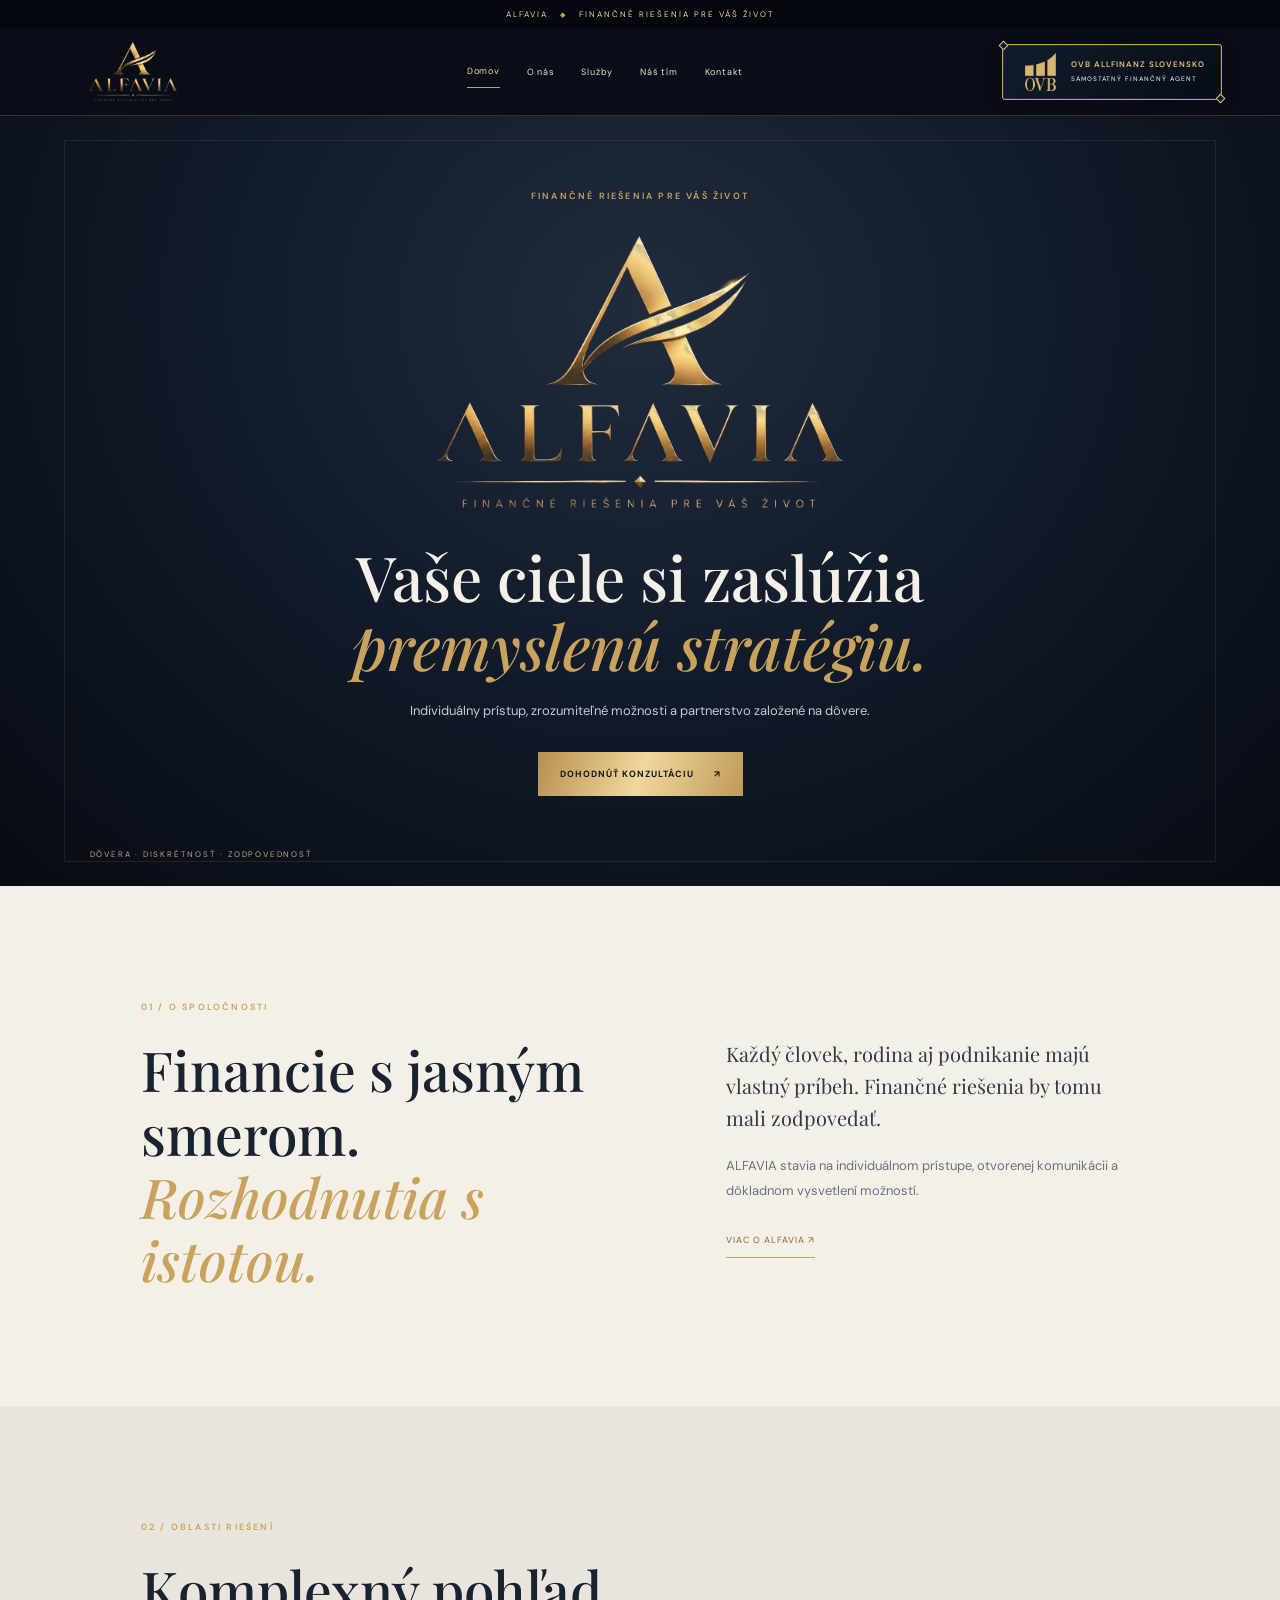
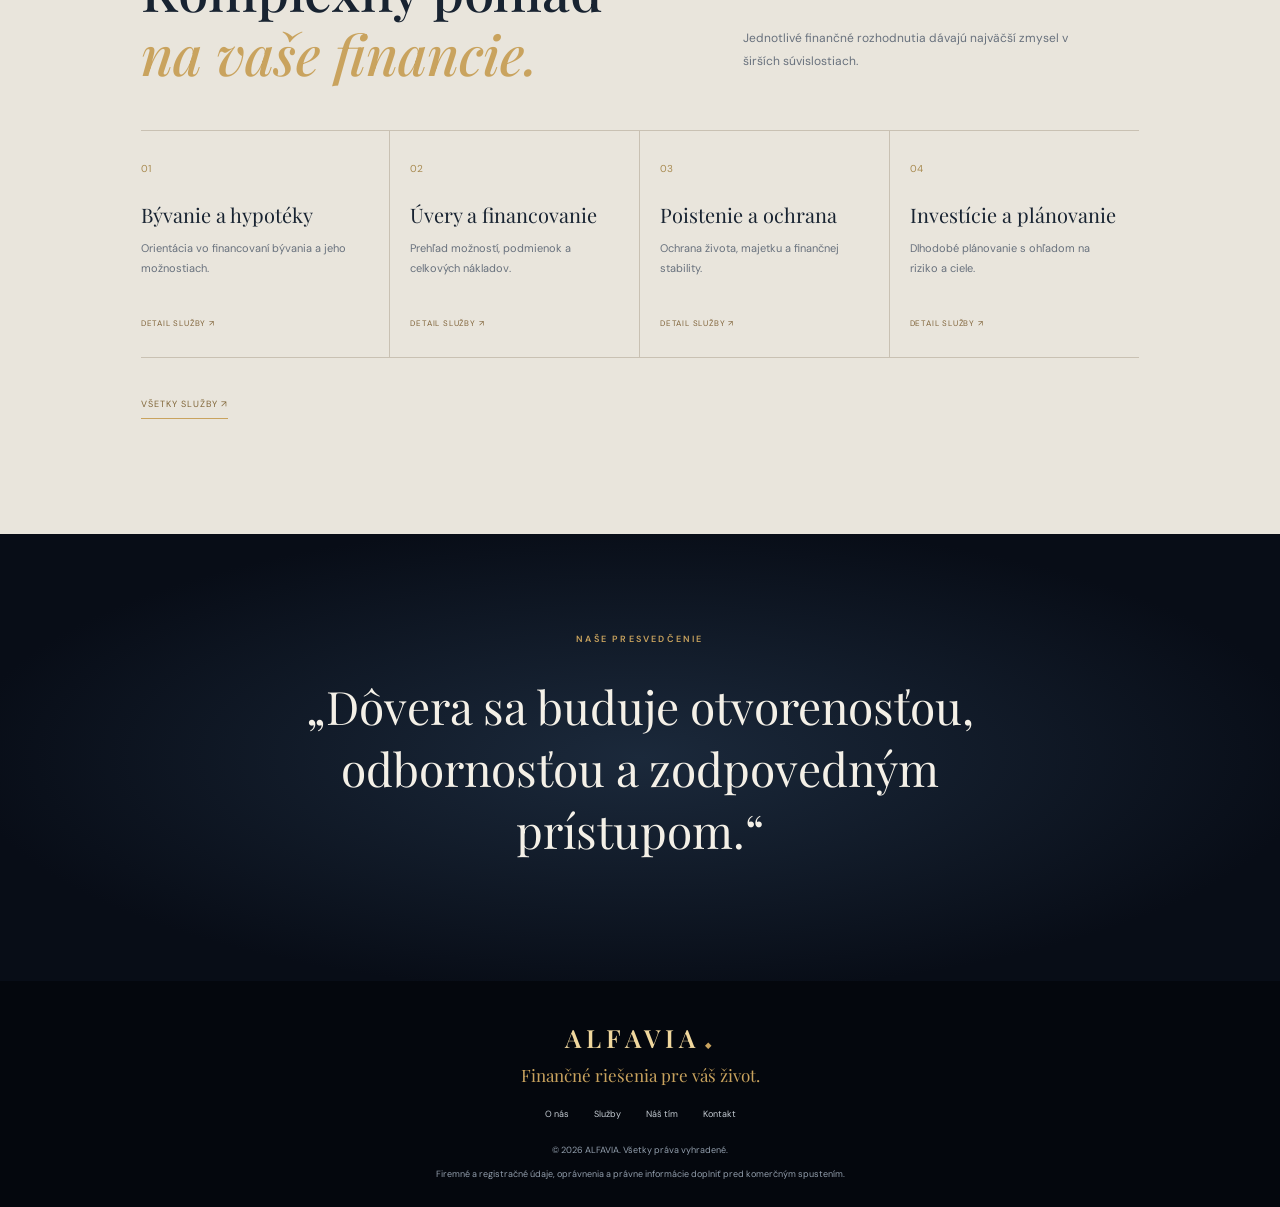
==== commit 82b68072: "Add files via upload" ====
--- a/index.html
+++ b/index.html
@@ -11,10 +11,11 @@
   <a class="brand" href="index.html" aria-label="ALFAVIA – domov"><img src="alfavia-logo-transparent.png" alt="ALFAVIA – Finančné riešenia pre váš život"></a>
   <button class="menu-toggle" aria-label="Otvoriť navigáciu" aria-expanded="false">☰</button>
   <nav class="nav"><a href="index.html" class="active">Domov</a><a href="o-nas.html">O nás</a><a href="sluzby.html">Služby</a><a href="nas-tim.html">Náš tím</a><a href="kontakt.html">Kontakt</a></nav>
-  <a class="parent-company" href="https://www.ovb.sk/" target="_blank" rel="noopener noreferrer" aria-label="OVB Allfinanz Slovensko – materská spoločnosť">
-    <span>SAMOSTATNÝ FINANČNÝ AGENT</span>
-    <img src="ovb-allfinanz-slovensko.png" alt="OVB Allfinanz Slovensko a. s.">
-  </a>
+  <a class="parent-company" href="https://www.ovb.sk/" target="_blank" rel="noopener noreferrer"
+       aria-label="OVB Allfinanz Slovensko – samostatný finančný agent">
+      <img class="ovb-mark" src="ovb-mark-transparent.png" alt="OVB">
+      <span class="ovb-copy"><strong>OVB ALLFINANZ SLOVENSKO</strong><small>SAMOSTATNÝ FINANČNÝ AGENT</small></span>
+    </a>
 </header>
 <main><section class="hero home-hero">
 <div class="hero-content"><p class="eyebrow">FINANČNÉ RIEŠENIA PRE VÁŠ ŽIVOT</p>
--- a/styles.css
+++ b/styles.css
@@ -77,3 +77,63 @@
  .parent-company span{font-size:5px;letter-spacing:.65px}
 }
 
+
+
+/* ===== OVB partner lock-up: transparent logo, elegant gold frame ===== */
+.site-header-partner{
+  display:flex!important; align-items:center!important; justify-content:space-between!important;
+  gap:clamp(12px,2vw,28px)!important; width:100%; min-width:0; height:88px!important;
+  padding:0 clamp(18px,4.5vw,66px)!important; overflow:visible;
+}
+.site-header-partner .brand{flex:0 1 150px!important;width:150px!important;min-width:0!important;height:72px!important}
+.site-header-partner .brand img{width:100%;max-height:65px;object-fit:contain}
+.site-header-partner .nav{flex:1 1 auto;justify-content:center;gap:clamp(12px,2.1vw,30px);min-width:0}
+.site-header-partner .nav a{white-space:nowrap;font-size:9px;letter-spacing:.8px}
+.site-header-partner .parent-company{
+  flex:0 0 auto; display:flex; flex-direction:row; align-items:center; justify-content:center;
+  gap:10px; width:auto; min-width:220px; max-width:270px; min-height:56px;
+  padding:8px 13px; margin:0; border:1px solid #c9a35e; border-radius:3px;
+  background:linear-gradient(135deg,#111c2b,#080d17); text-decoration:none;
+  box-shadow:inset 0 0 0 1px #c9a35e20,0 5px 18px #0003; position:relative;
+}
+.site-header-partner .parent-company:before,.site-header-partner .parent-company:after{
+  content:"";position:absolute;width:5px;height:5px;border:1px solid #e3c27f;transform:rotate(45deg);background:#111c2b
+}
+.site-header-partner .parent-company:before{left:-3px;top:-3px}
+.site-header-partner .parent-company:after{right:-3px;bottom:-3px}
+.site-header-partner .ovb-mark{display:block;width:42px;height:38px;object-fit:contain;flex:0 0 42px}
+.site-header-partner .ovb-copy{display:flex;flex-direction:column;gap:5px;min-width:0;text-align:left}
+.site-header-partner .ovb-copy strong{font:600 8px/1.2 "DM Sans",Arial,sans-serif;letter-spacing:1px;color:#e4c17f;white-space:nowrap}
+.site-header-partner .ovb-copy small{font:500 6.5px/1.3 "DM Sans",Arial,sans-serif;letter-spacing:1px;color:#d9dce1;white-space:nowrap}
+@media(max-width:980px){
+ .site-header-partner{gap:12px!important;padding:0 18px!important}
+ .site-header-partner .brand{flex-basis:112px!important;width:112px!important}
+ .site-header-partner .nav{gap:10px}
+ .site-header-partner .nav a{font-size:8px;letter-spacing:.4px}
+ .site-header-partner .parent-company{min-width:190px;padding:7px 9px;gap:7px}
+ .site-header-partner .ovb-mark{width:34px;height:32px;flex-basis:34px}
+ .site-header-partner .ovb-copy strong{font-size:7px}
+ .site-header-partner .ovb-copy small{font-size:5.7px}
+}
+@media(max-width:700px){
+ .site-header-partner{height:78px!important;display:flex!important;justify-content:space-between!important;gap:8px!important;padding:0 12px!important}
+ .site-header-partner .brand{flex:0 1 88px!important;width:88px!important;height:64px!important}
+ .site-header-partner .brand img{max-height:58px}
+ .site-header-partner .menu-toggle{display:block!important;order:3;flex:0 0 30px;margin:0 0 0 2px;padding:2px;color:#e3c27f;font-size:24px;line-height:1}
+ .site-header-partner .nav{display:none;position:absolute;top:78px;left:0;right:0;z-index:50;background:#080d17;padding:14px 22px 20px;flex-direction:column;align-items:stretch;gap:5px;border-bottom:1px solid #c9a35e66}
+ .site-header-partner .nav.open{display:flex}
+ .site-header-partner .nav a{font-size:10px;padding:10px 0}
+ .site-header-partner .parent-company{order:2;flex:0 1 208px;min-width:0;max-width:208px;width:auto;min-height:48px;padding:6px 8px;gap:7px;margin-left:auto}
+ .site-header-partner .ovb-mark{width:31px;height:29px;flex:0 0 31px}
+ .site-header-partner .ovb-copy{gap:4px}
+ .site-header-partner .ovb-copy strong{font-size:6.5px;letter-spacing:.65px}
+ .site-header-partner .ovb-copy small{font-size:5.4px;letter-spacing:.65px}
+}
+@media(max-width:370px){
+ .site-header-partner{padding:0 8px!important;gap:5px!important}
+ .site-header-partner .brand{flex-basis:72px!important;width:72px!important}
+ .site-header-partner .parent-company{flex-basis:184px;max-width:184px;padding:5px 6px}
+ .site-header-partner .ovb-copy strong{font-size:5.9px}
+ .site-header-partner .ovb-copy small{font-size:4.9px}
+}
+
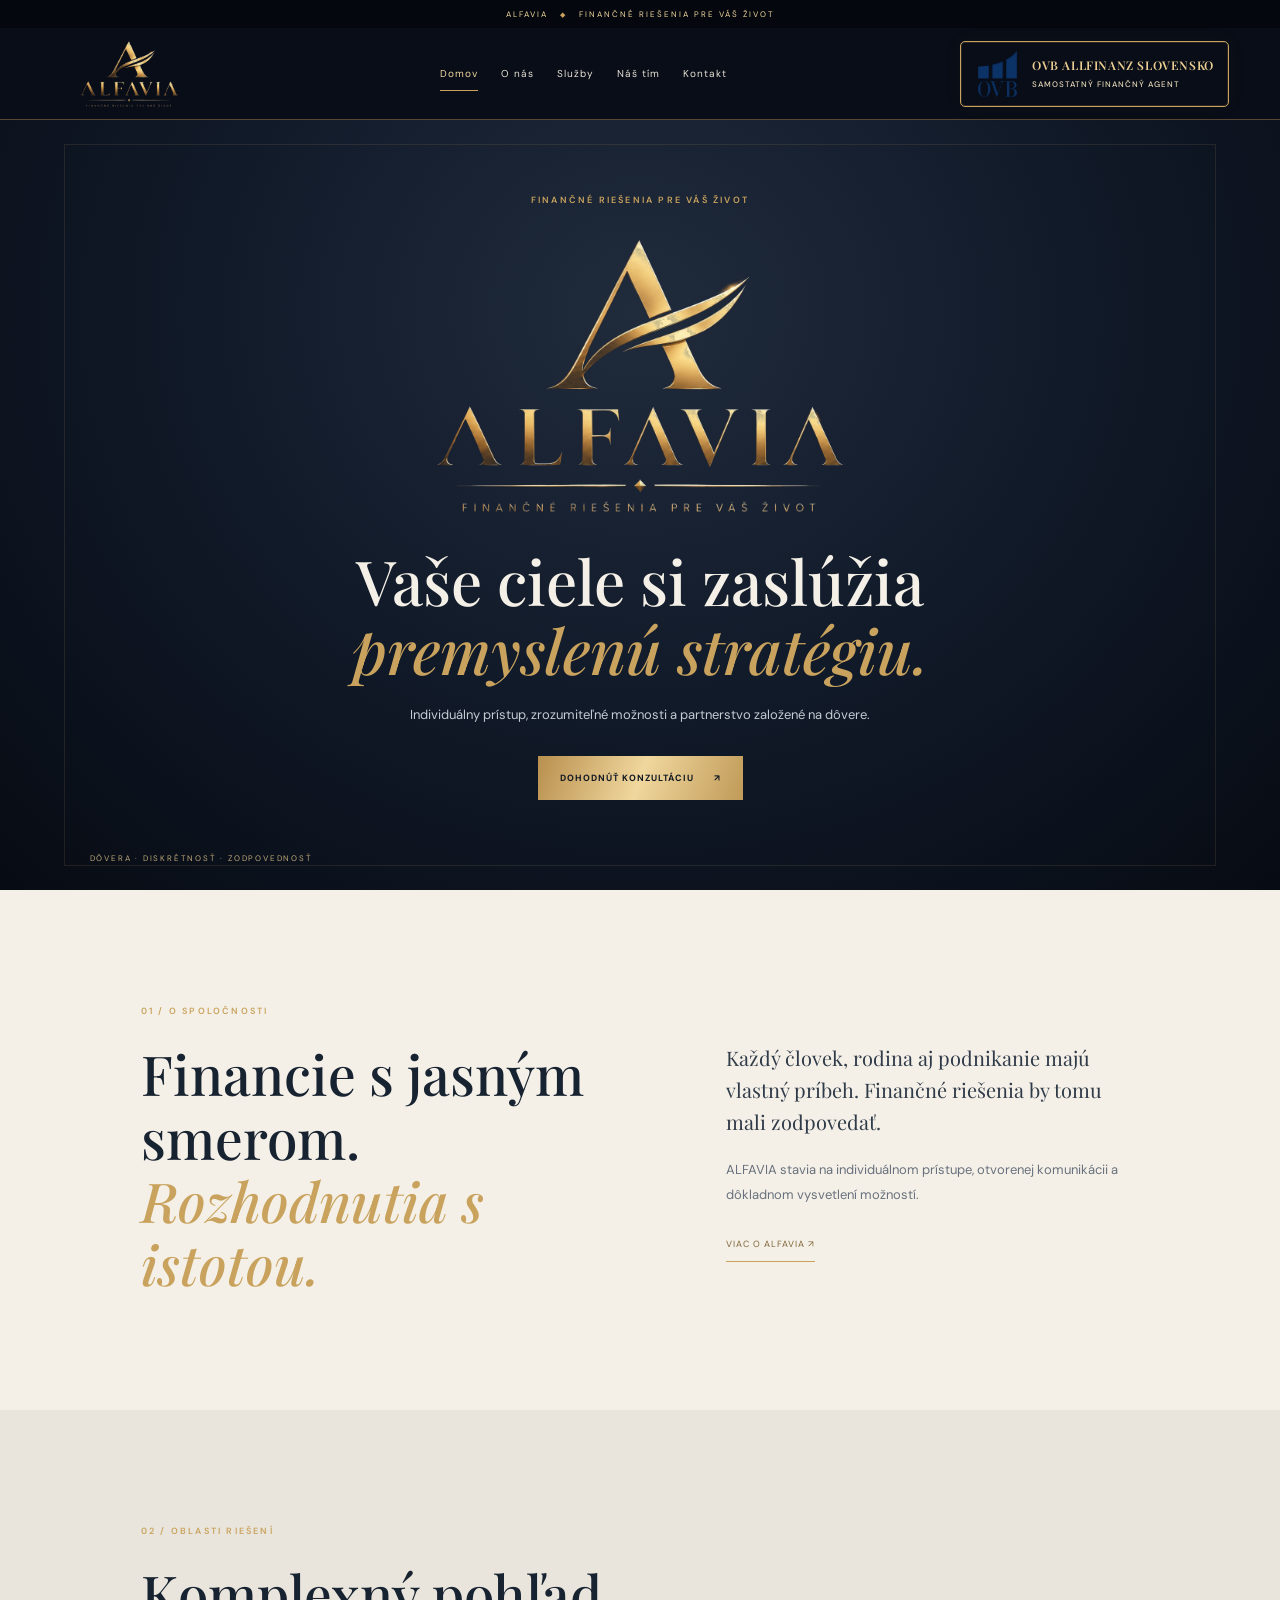
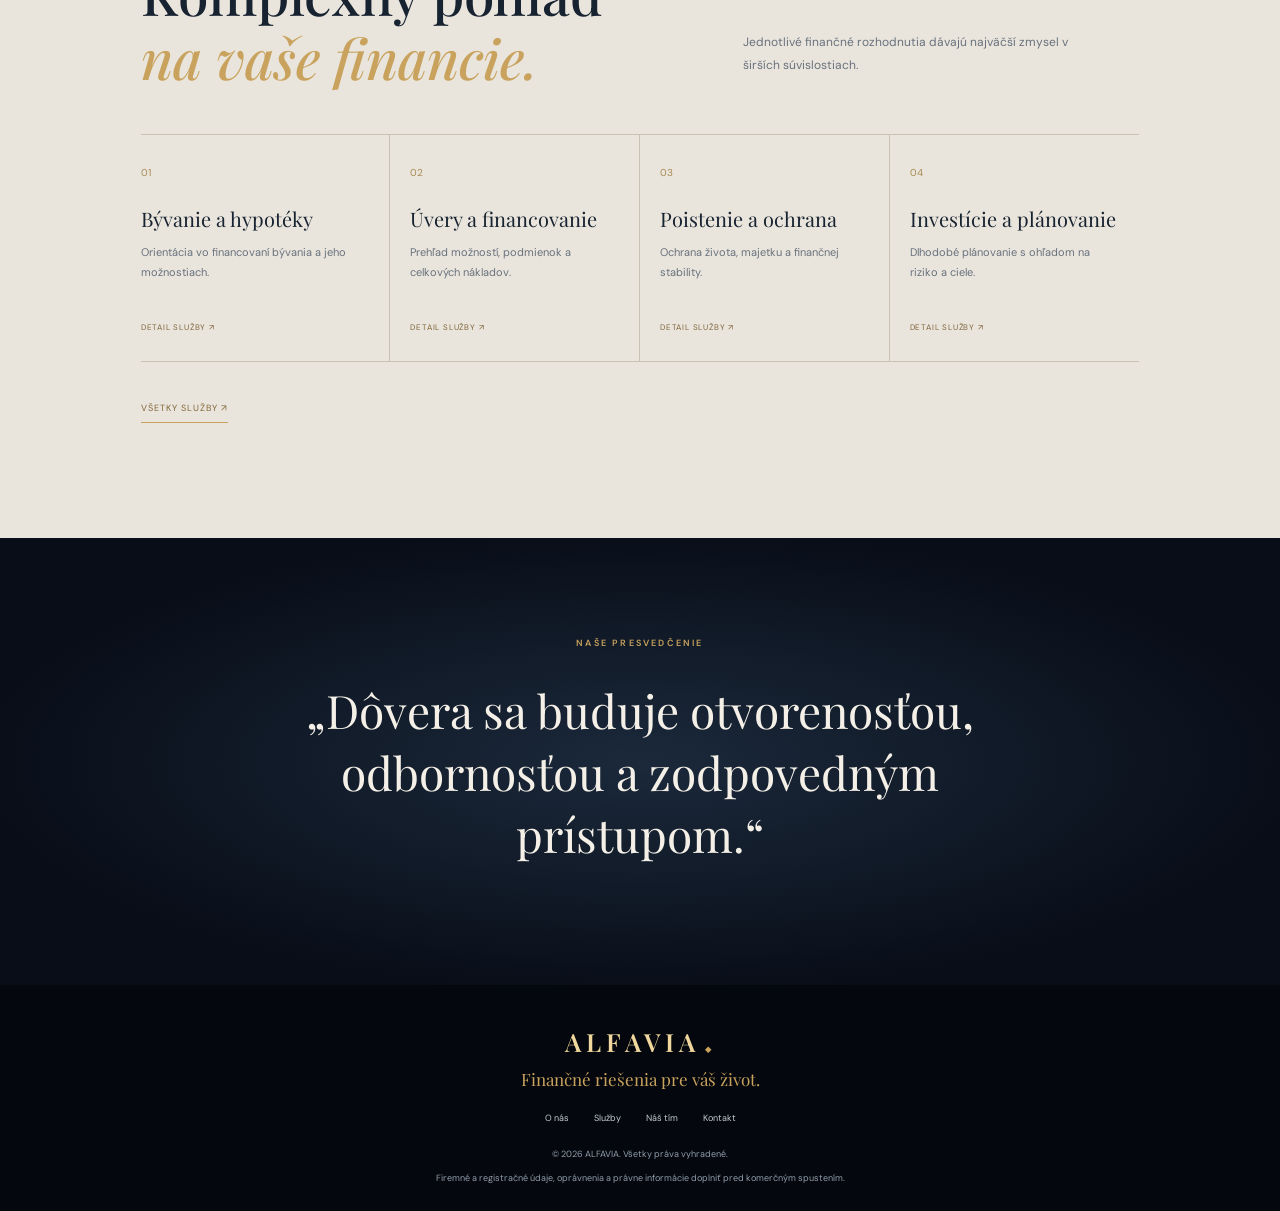
==== commit 08abcba8: "Add files via upload" ====
--- a/index.html
+++ b/index.html
@@ -5,7 +5,7 @@
 <title>Domov | ALFAVIA</title>
 <link rel="preconnect" href="https://fonts.googleapis.com"><link rel="preconnect" href="https://fonts.gstatic.com" crossorigin>
 <link href="https://fonts.googleapis.com/css2?family=DM+Sans:wght@400;500;600;700&family=Playfair+Display:wght@400;500;600;700&display=swap" rel="stylesheet">
-<link rel="stylesheet" href="styles.css"></head><body>
+<link rel="stylesheet" href="styles.css?v=ovb4"></head><body>
 <div class="topline">ALFAVIA <span>◆</span> FINANČNÉ RIEŠENIA PRE VÁŠ ŽIVOT</div>
 <header class="site-header site-header-partner">
   <a class="brand" href="index.html" aria-label="ALFAVIA – domov"><img src="alfavia-logo-transparent.png" alt="ALFAVIA – Finančné riešenia pre váš život"></a>
@@ -13,7 +13,7 @@
   <nav class="nav"><a href="index.html" class="active">Domov</a><a href="o-nas.html">O nás</a><a href="sluzby.html">Služby</a><a href="nas-tim.html">Náš tím</a><a href="kontakt.html">Kontakt</a></nav>
   <a class="parent-company" href="https://www.ovb.sk/" target="_blank" rel="noopener noreferrer"
        aria-label="OVB Allfinanz Slovensko – samostatný finančný agent">
-      <img class="ovb-mark" src="ovb-mark-transparent.png" alt="OVB">
+      <img class="ovb-mark" src="ovb-mark-transparent.png?v=ovb4" alt="OVB">
       <span class="ovb-copy"><strong>OVB ALLFINANZ SLOVENSKO</strong><small>SAMOSTATNÝ FINANČNÝ AGENT</small></span>
     </a>
 </header>
--- a/styles.css
+++ b/styles.css
@@ -47,93 +47,78 @@
 
 
 
-/* OVB – decentné označenie materskej spoločnosti v hlavičke */
-.site-header-partner{display:grid;grid-template-columns:165px minmax(0,1fr) 102px;column-gap:clamp(12px,2vw,28px);align-items:center;height:91px;padding-left:5.5%;padding-right:5.5%}
-.site-header-partner .brand{width:165px;min-width:0}
-.site-header-partner .nav{justify-content:center;gap:clamp(12px,2.1vw,30px);min-width:0}
-.site-header-partner .nav a{white-space:nowrap;font-size:9px}
-.parent-company{justify-self:end;display:flex;flex-direction:column;align-items:center;justify-content:center;gap:4px;width:98px;padding:6px 6px 5px;background:#f8f7f3;border:1px solid #c9a35e;border-radius:3px;text-decoration:none;box-shadow:0 3px 12px #0002}
-.parent-company span{font:600 6px/1.2 "DM Sans",sans-serif;letter-spacing:1.15px;color:#7b6746;white-space:nowrap}
-.parent-company img{display:block;width:100%;height:55px;object-fit:contain}
-@media(max-width:850px){
- .site-header-partner{grid-template-columns:128px minmax(0,1fr) 88px;column-gap:10px;padding-left:4%;padding-right:4%;height:78px}
- .site-header-partner .brand{width:128px}
- .site-header-partner .nav{gap:10px}
- .site-header-partner .nav a{font-size:8px;letter-spacing:.5px}
- .parent-company{width:86px;padding:5px 5px}
- .parent-company img{height:48px}
- .parent-company span{font-size:5px;letter-spacing:.8px}
-}
-@media(max-width:620px){
- .site-header-partner{display:flex;justify-content:space-between;gap:8px;height:70px;padding:0 5%}
- .site-header-partner .brand{width:116px;height:62px;flex:0 0 116px}
- .site-header-partner .brand img{max-height:55px}
- .site-header-partner .menu-toggle{display:block;order:3;margin-left:auto;font-size:23px;padding:6px}
- .site-header-partner .nav{display:none;position:absolute;top:70px;left:0;right:0;background:#080d17;padding:18px 7% 22px;flex-direction:column;align-items:stretch;gap:10px;border-bottom:1px solid #c9a35e55}
- .site-header-partner .nav.open{display:flex}
- .site-header-partner .nav a{font-size:10px;padding:9px 0}
- .parent-company{order:2;justify-self:auto;width:76px;flex:0 0 76px;margin-left:auto;padding:4px 4px}
- .parent-company img{height:41px}
- .parent-company span{font-size:5px;letter-spacing:.65px}
-}
 
 
-
-/* ===== OVB partner lock-up: transparent logo, elegant gold frame ===== */
-.site-header-partner{
-  display:flex!important; align-items:center!important; justify-content:space-between!important;
-  gap:clamp(12px,2vw,28px)!important; width:100%; min-width:0; height:88px!important;
-  padding:0 clamp(18px,4.5vw,66px)!important; overflow:visible;
+/* ALFAVIA / OVB: final responsive dark-and-gold header */
+.site-header.site-header-partner{
+  display:grid;grid-template-columns:minmax(95px,155px) minmax(0,1fr) auto;
+  gap:clamp(12px,2vw,28px);align-items:center;justify-content:space-between;
+  width:100%;max-width:100%;height:92px;padding:0 clamp(18px,4vw,60px);
+  background:#080d17;border-bottom:1px solid #c9a35e66;
 }
-.site-header-partner .brand{flex:0 1 150px!important;width:150px!important;min-width:0!important;height:72px!important}
-.site-header-partner .brand img{width:100%;max-height:65px;object-fit:contain}
-.site-header-partner .nav{flex:1 1 auto;justify-content:center;gap:clamp(12px,2.1vw,30px);min-width:0}
-.site-header-partner .nav a{white-space:nowrap;font-size:9px;letter-spacing:.8px}
+.site-header-partner .brand{width:100%;height:76px;min-width:0}
+.site-header-partner .brand img{display:block;width:100%;height:100%;max-height:72px;object-fit:contain}
+.site-header-partner .nav{display:flex;justify-content:center;align-items:center;gap:clamp(12px,1.8vw,27px);min-width:0}
+.site-header-partner .nav a{white-space:nowrap;font-size:10px}
+.site-header-partner .menu-toggle{display:none}
 .site-header-partner .parent-company{
-  flex:0 0 auto; display:flex; flex-direction:row; align-items:center; justify-content:center;
-  gap:10px; width:auto; min-width:220px; max-width:270px; min-height:56px;
-  padding:8px 13px; margin:0; border:1px solid #c9a35e; border-radius:3px;
-  background:linear-gradient(135deg,#111c2b,#080d17); text-decoration:none;
-  box-shadow:inset 0 0 0 1px #c9a35e20,0 5px 18px #0003; position:relative;
+  display:flex;flex-direction:row;align-items:center;justify-content:center;gap:12px;
+  width:fit-content;max-width:310px;min-width:0;min-height:65px;padding:9px 14px;
+  background:transparent;border:1px solid #c9a35e;border-radius:5px;
+  box-shadow:inset 0 0 0 1px #c9a35e2c,0 0 22px #c9a35e0a;
+  text-decoration:none;position:relative;margin:0;
 }
-.site-header-partner .parent-company:before,.site-header-partner .parent-company:after{
-  content:"";position:absolute;width:5px;height:5px;border:1px solid #e3c27f;transform:rotate(45deg);background:#111c2b
+.site-header-partner .parent-company::before,.site-header-partner .parent-company::after{content:none}
+.site-header-partner .ovb-mark{display:block;flex:0 0 45px;width:45px;height:46px;object-fit:contain;background:transparent}
+.site-header-partner .ovb-copy{display:flex;flex-direction:column;align-items:flex-start;justify-content:center;gap:5px;min-width:0}
+.site-header-partner .ovb-copy strong{
+  display:block;color:#ebce92;font:600 12px/1.25 "Playfair Display",Georgia,serif;
+  letter-spacing:.6px;white-space:normal
 }
-.site-header-partner .parent-company:before{left:-3px;top:-3px}
-.site-header-partner .parent-company:after{right:-3px;bottom:-3px}
-.site-header-partner .ovb-mark{display:block;width:42px;height:38px;object-fit:contain;flex:0 0 42px}
-.site-header-partner .ovb-copy{display:flex;flex-direction:column;gap:5px;min-width:0;text-align:left}
-.site-header-partner .ovb-copy strong{font:600 8px/1.2 "DM Sans",Arial,sans-serif;letter-spacing:1px;color:#e4c17f;white-space:nowrap}
-.site-header-partner .ovb-copy small{font:500 6.5px/1.3 "DM Sans",Arial,sans-serif;letter-spacing:1px;color:#d9dce1;white-space:nowrap}
-@media(max-width:980px){
- .site-header-partner{gap:12px!important;padding:0 18px!important}
- .site-header-partner .brand{flex-basis:112px!important;width:112px!important}
- .site-header-partner .nav{gap:10px}
- .site-header-partner .nav a{font-size:8px;letter-spacing:.4px}
- .site-header-partner .parent-company{min-width:190px;padding:7px 9px;gap:7px}
- .site-header-partner .ovb-mark{width:34px;height:32px;flex-basis:34px}
- .site-header-partner .ovb-copy strong{font-size:7px}
- .site-header-partner .ovb-copy small{font-size:5.7px}
+.site-header-partner .ovb-copy small{
+  display:block;color:#e7d9b9;font:500 8px/1.5 "DM Sans",Arial,sans-serif;
+  letter-spacing:1px;white-space:normal
 }
-@media(max-width:700px){
- .site-header-partner{height:78px!important;display:flex!important;justify-content:space-between!important;gap:8px!important;padding:0 12px!important}
- .site-header-partner .brand{flex:0 1 88px!important;width:88px!important;height:64px!important}
- .site-header-partner .brand img{max-height:58px}
- .site-header-partner .menu-toggle{display:block!important;order:3;flex:0 0 30px;margin:0 0 0 2px;padding:2px;color:#e3c27f;font-size:24px;line-height:1}
- .site-header-partner .nav{display:none;position:absolute;top:78px;left:0;right:0;z-index:50;background:#080d17;padding:14px 22px 20px;flex-direction:column;align-items:stretch;gap:5px;border-bottom:1px solid #c9a35e66}
- .site-header-partner .nav.open{display:flex}
- .site-header-partner .nav a{font-size:10px;padding:10px 0}
- .site-header-partner .parent-company{order:2;flex:0 1 208px;min-width:0;max-width:208px;width:auto;min-height:48px;padding:6px 8px;gap:7px;margin-left:auto}
- .site-header-partner .ovb-mark{width:31px;height:29px;flex:0 0 31px}
- .site-header-partner .ovb-copy{gap:4px}
- .site-header-partner .ovb-copy strong{font-size:6.5px;letter-spacing:.65px}
- .site-header-partner .ovb-copy small{font-size:5.4px;letter-spacing:.65px}
+@media(max-width:1060px){
+  .site-header.site-header-partner{grid-template-columns:105px minmax(0,1fr) auto;padding:0 18px;gap:12px}
+  .site-header-partner .nav{gap:12px}
+  .site-header-partner .nav a{font-size:9px}
+  .site-header-partner .parent-company{max-width:230px;padding:8px 9px;gap:8px}
+  .site-header-partner .ovb-mark{width:35px;height:39px;flex-basis:35px}
+  .site-header-partner .ovb-copy strong{font-size:10px}
+  .site-header-partner .ovb-copy small{font-size:7px;letter-spacing:.6px}
 }
-@media(max-width:370px){
- .site-header-partner{padding:0 8px!important;gap:5px!important}
- .site-header-partner .brand{flex-basis:72px!important;width:72px!important}
- .site-header-partner .parent-company{flex-basis:184px;max-width:184px;padding:5px 6px}
- .site-header-partner .ovb-copy strong{font-size:5.9px}
- .site-header-partner .ovb-copy small{font-size:4.9px}
+@media(max-width:760px){
+  .site-header.site-header-partner{
+    display:grid;grid-template-columns:minmax(60px,90px) minmax(0,1fr) 34px;
+    gap:8px;height:78px;padding:0 12px;overflow:visible;
+  }
+  .site-header-partner .brand{height:65px;width:100%}
+  .site-header-partner .brand img{max-height:62px}
+  .site-header-partner .parent-company{
+    grid-column:2;grid-row:1;justify-self:center;max-width:100%;min-width:0;
+    width:100%;min-height:53px;padding:6px 8px;gap:8px;border-radius:4px;
+  }
+  .site-header-partner .ovb-mark{width:32px;height:36px;flex:0 0 32px}
+  .site-header-partner .ovb-copy{gap:3px}
+  .site-header-partner .ovb-copy strong{font-size:clamp(8px,2.4vw,11px);letter-spacing:.2px}
+  .site-header-partner .ovb-copy small{font-size:clamp(6px,1.75vw,8px);letter-spacing:.2px}
+  .site-header-partner .menu-toggle{
+    display:block;grid-column:3;grid-row:1;width:34px;margin:0;padding:0;
+    font-size:26px;line-height:1.2;text-align:center;color:#e4c17f;
+  }
+  .site-header-partner .nav{
+    display:none;position:absolute;left:0;right:0;top:78px;z-index:50;
+    padding:18px 22px 24px;background:#080d17;border-bottom:1px solid #c9a35e;
+    flex-direction:column;align-items:stretch;gap:6px;
+  }
+  .site-header-partner .nav.open{display:flex}
+  .site-header-partner .nav a{font-size:11px;padding:10px 0}
 }
-
+@media(max-width:360px){
+  .site-header.site-header-partner{grid-template-columns:64px minmax(0,1fr) 30px;gap:5px;padding:0 7px}
+  .site-header-partner .parent-company{padding:5px 5px;gap:5px}
+  .site-header-partner .ovb-mark{width:26px;height:31px;flex-basis:26px}
+  .site-header-partner .ovb-copy strong{font-size:8px}
+  .site-header-partner .ovb-copy small{font-size:6px}
+}
